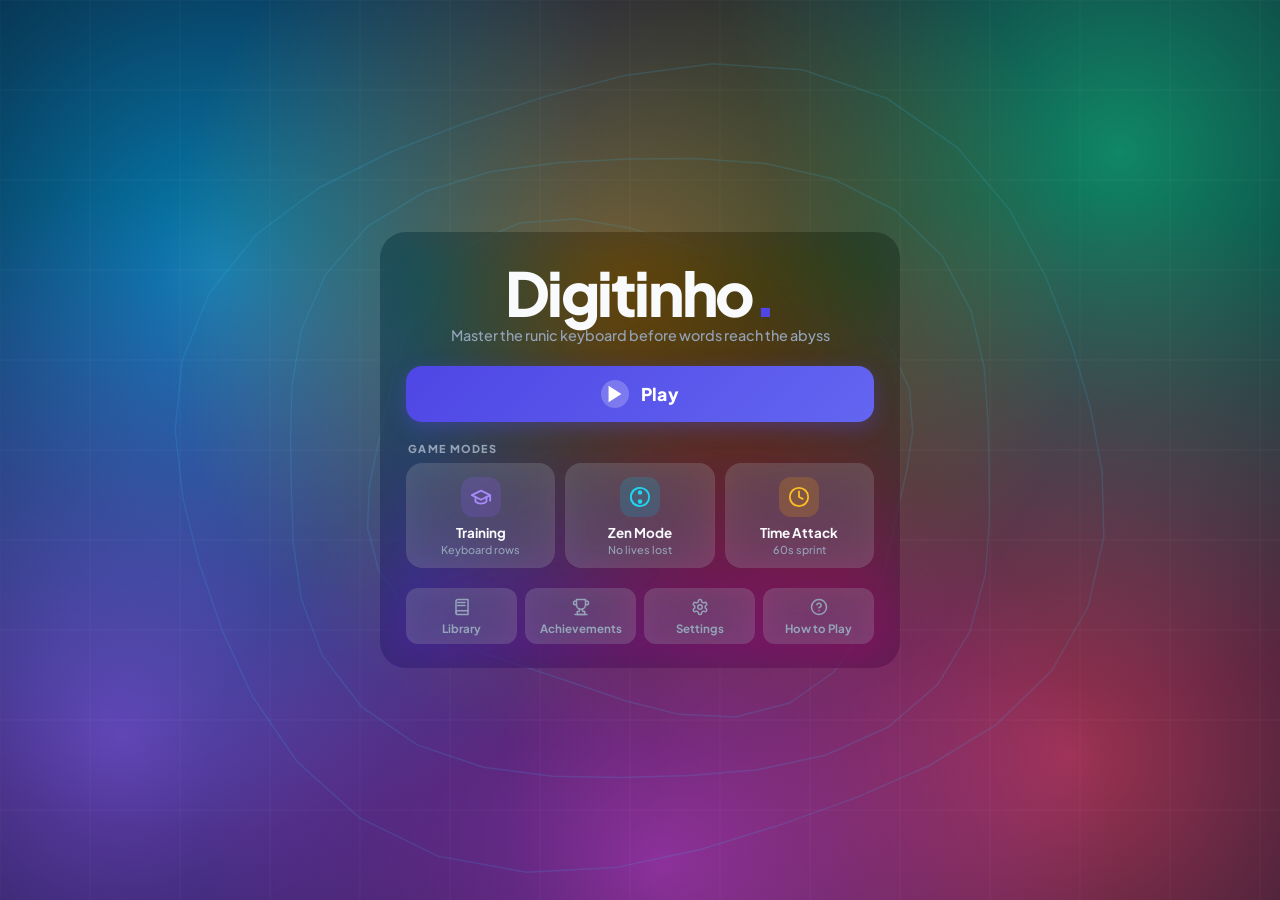
==== index.html @ 1daf7fe0 "feat(deployment): configure relative asset paths, .nojekyll, and svg favicon for GitHub Pages" ====
<!DOCTYPE html>
<html lang="en">
<head>
  <meta charset="UTF-8" />
  <meta name="viewport" content="width=device-width, initial-scale=1.0" />
  <title>Digitinho — Typing Game</title>
  <meta name="description" content="Typing game: letters, syllables and words fall. Buy abilities, use wildcard words, and level up!" />
  <link rel="icon" type="image/svg+xml" href="data:image/svg+xml,%3Csvg xmlns='http://www.w3.org/2000/svg' viewBox='0 0 32 32'%3E%3Cdefs%3E%3ClinearGradient id='g' x1='0%25' y1='0%25' x2='100%25' y2='100%25'%3E%3Cstop offset='0%25' stop-color='%236366F1'/%3E%3Cstop offset='100%25' stop-color='%2306B6D4'/%3E%3C/linearGradient%3E%3C/defs%3E%3Crect width='32' height='32' rx='8' fill='url(%23g)'/%3E%3Ctext x='15' y='22' font-family='sans-serif' font-weight='900' font-size='19' fill='%23FFFFFF' text-anchor='middle'%3ED%3C/text%3E%3Ccircle cx='23' cy='21' r='2.5' fill='%23FBBF24'/%3E%3C/svg%3E" />
  <link rel="preconnect" href="https://fonts.googleapis.com" />
  <link rel="preconnect" href="https://fonts.gstatic.com" crossorigin />
  <link href="https://fonts.googleapis.com/css2?family=Inter:wght@400;500;600;700;800&family=Plus+Jakarta+Sans:wght@500;600;700;800&display=swap" rel="stylesheet" />
  <link rel="stylesheet" href="./css/variables.css?v=2.9" />
  <link rel="stylesheet" href="./css/components.css?v=3.3" />
  <link rel="stylesheet" href="./css/layout.css?v=4.4" />
  <link rel="stylesheet" href="./css/gameplay.css?v=3.3" />
  <link rel="stylesheet" href="./css/modals.css?v=4.0" />
  <link rel="stylesheet" href="./css/responsive.css?v=4.4" />
</head>
<body>
  <!-- Ambient Saturated Canvas (vibrant ambient landscape, mesh orbs & topography) -->
  <canvas id="ambient-canvas" aria-hidden="true"></canvas>

  <!-- ===== APP INITIALIZATION LOADING SCREEN ===== -->
  <div id="app-loading-screen" role="status" aria-live="polite">
    <div class="loading-content-box">
      <div class="loading-brand-logo"><span class="logo-main">Digitinho</span><span class="logo-dot">.</span></div>
      <svg class="loading-spinner-svg" viewBox="0 0 40 40" aria-hidden="true">
        <circle cx="20" cy="20" r="16" fill="none" stroke="rgba(255,255,255,0.12)" stroke-width="3"></circle>
        <circle cx="20" cy="20" r="16" fill="none" stroke="url(#spinner-gradient)" stroke-width="3" stroke-dasharray="75 100" stroke-linecap="round"></circle>
        <defs>
          <linearGradient id="spinner-gradient" x1="0%" y1="0%" x2="100%" y2="100%">
            <stop offset="0%" stop-color="#6366F1"/>
            <stop offset="100%" stop-color="#38BDF8"/>
          </linearGradient>
        </defs>
      </svg>
      <div id="loading-status-text" class="loading-status-text" data-i18n="app_loading">Loading runic data...</div>
    </div>
  </div>

  <!-- ===== START SCREEN ===== -->
  <div id="screen-start" class="screen active">
    <div id="bg-deco" aria-hidden="true"></div>
    <div class="start-wrap">
      
      <!-- Brand Header -->
      <div class="start-brand">
        <div class="start-logo"><span class="logo-main">Digitinho</span><span class="logo-dot">.</span></div>
        <p class="start-sub" data-i18n="app_subtitle">Master the runic keyboard before words reach the abyss</p>
      </div>

      <!-- Hero Start Action -->
      <div class="start-hero-action">
        <button id="btn-start" class="hero-start-btn" onclick="startGame('classic')">
          <span class="hero-play-icon">
            <svg width="22" height="22" viewBox="0 0 24 24" fill="currentColor">
              <polygon points="5 3 19 12 5 21 5 3"/>
            </svg>
          </span>
          <span class="hero-start-text" id="hero-start-text" data-i18n="btn_start">Jogar</span>
        </button>
        <button id="btn-continue" class="hero-start-btn hero-continue-btn hidden" onclick="openSlotsModal()">
          <span class="hero-play-icon">
            <svg width="22" height="22" viewBox="0 0 24 24" fill="currentColor">
              <polygon points="5 3 19 12 5 21 5 3"/>
            </svg>
          </span>
          <span class="hero-start-text" data-i18n="btn_continue">Continuar Jogando</span>
        </button>
      </div>

      <!-- Game Modes Bento Grid -->
      <div class="start-modes-section">
        <div class="start-section-tag" data-i18n="start_game_modes">GAME MODES</div>
        <div class="start-modes-grid">
          
          <button id="btn-training" class="mode-card" onclick="openTrainingModal()">
            <div class="mode-card-icon mode-icon-purple">
              <svg width="22" height="22" viewBox="0 0 24 24" fill="none" stroke="currentColor" stroke-width="2" stroke-linecap="round" stroke-linejoin="round">
                <path d="M22 10v6M2 10l10-5 10 5-10 5z"/>
                <path d="M6 12v5c3 3 9 3 12 0v-5"/>
              </svg>
            </div>
            <div class="mode-card-info">
              <span class="mode-card-title" data-i18n="btn_training_short">Training</span>
              <span class="mode-card-desc" data-i18n="btn_training_desc">Keyboard rows</span>
            </div>
          </button>

          <button class="mode-card" onclick="startGame('zen')">
            <div class="mode-card-icon mode-icon-cyan">
              <svg width="22" height="22" viewBox="0 0 24 24" fill="none" stroke="currentColor" stroke-width="2" stroke-linecap="round" stroke-linejoin="round">
                <circle cx="12" cy="12" r="10"/>
                <path d="M12 2a10 10 0 0 0 0 20"/>
                <circle cx="12" cy="7" r="1.5" fill="currentColor"/>
                <circle cx="12" cy="17" r="1.5" fill="currentColor"/>
              </svg>
            </div>
            <div class="mode-card-info">
              <span class="mode-card-title" data-i18n="btn_zen_short">Zen Mode</span>
              <span class="mode-card-desc" data-i18n="btn_zen_desc">No lives lost</span>
            </div>
          </button>

          <button class="mode-card" onclick="startGame('timeattack')">
            <div class="mode-card-icon mode-icon-amber">
              <svg width="22" height="22" viewBox="0 0 24 24" fill="none" stroke="currentColor" stroke-width="2" stroke-linecap="round" stroke-linejoin="round">
                <circle cx="12" cy="12" r="10"/>
                <polyline points="12 6 12 12 16 14"/>
              </svg>
            </div>
            <div class="mode-card-info">
              <span class="mode-card-title" data-i18n="btn_timeattack_short">Time Attack</span>
              <span class="mode-card-desc" data-i18n="btn_timeattack_desc">60s sprint</span>
            </div>
          </button>

        </div>
      </div>

      <!-- Quick Tools System Bar -->
      <div class="start-system-bar">
        <button class="system-bar-btn" onclick="showBiblioteca()" title="Library">
          <svg class="btn-svg-icon" width="18" height="18" viewBox="0 0 24 24" fill="none" stroke="currentColor" stroke-width="2" stroke-linecap="round" stroke-linejoin="round">
            <path d="M4 19.5v-15A2.5 2.5 0 0 1 6.5 2H20v20H6.5a2.5 2.5 0 0 1-2.5-2.5Z"/>
            <path d="M6 6h10"/>
            <path d="M6 10h10"/>
            <path d="M4 19.5a2.5 2.5 0 0 1 2.5-2.5H20"/>
          </svg>
          <span data-i18n="btn_library">Library</span>
        </button>

        <button class="system-bar-btn" onclick="showConquistas()" title="Achievements">
          <svg class="btn-svg-icon" width="18" height="18" viewBox="0 0 24 24" fill="none" stroke="currentColor" stroke-width="2" stroke-linecap="round" stroke-linejoin="round">
            <path d="M6 9H4.5a2.5 2.5 0 0 1 0-5H6"/>
            <path d="M18 9h1.5a2.5 2.5 0 0 0 0-5H18"/>
            <path d="M4 22h16"/>
            <path d="M10 14.66V17c0 .55-.45 1-1 1H7v4h10v-4h-2c-.55 0-1-.45-1-1v-2.34"/>
            <path d="M18 2H6v7a6 6 0 0 0 12 0V2Z"/>
          </svg>
          <span data-i18n="btn_achievements">Achievements</span>
        </button>

        <button class="system-bar-btn" onclick="openSettings(true)" title="Settings">
          <svg class="btn-svg-icon" width="18" height="18" viewBox="0 0 24 24" fill="none" stroke="currentColor" stroke-width="2" stroke-linecap="round" stroke-linejoin="round">
            <path d="M12.22 2h-.44a2 2 0 0 0-2 2v.18a2 2 0 0 1-1 1.73l-.43.25a2 2 0 0 1-2 0l-.15-.08a2 2 0 0 0-2.73.73l-.22.38a2 2 0 0 0 .73 2.73l.15.1a2 2 0 0 1 1 1.72v.51a2 2 0 0 1-1 1.74l-.15.09a2 2 0 0 0-.73 2.73l.22.38a2 2 0 0 0 2.73.73l.15-.08a2 2 0 0 1 2 0l.43.25a2 2 0 0 1 1 1.73V20a2 2 0 0 0 2 2h.44a2 2 0 0 0 2-2v-.18a2 2 0 0 1 1-1.73l.43-.25a2 2 0 0 1 2 0l.15.08a2 2 0 0 0 2.73-.73l.22-.39a2 2 0 0 0-.73-2.73l-.15-.08a2 2 0 0 1-1-1.74v-.5a2 2 0 0 1 1-1.74l.15-.09a2 2 0 0 0 .73-2.73l-.22-.38a2 2 0 0 0-2.73-.73l-.15.08a2 2 0 0 1-2 0l-.43-.25a2 2 0 0 1-1-1.73V4a2 2 0 0 0-2-2z"/>
            <circle cx="12" cy="12" r="3"/>
          </svg>
          <span data-i18n="btn_settings">Settings</span>
        </button>

        <button class="system-bar-btn" onclick="openRulesModal()" title="How to Play">
          <svg class="btn-svg-icon" width="18" height="18" viewBox="0 0 24 24" fill="none" stroke="currentColor" stroke-width="2" stroke-linecap="round" stroke-linejoin="round">
            <circle cx="12" cy="12" r="10"/>
            <path d="M9.09 9a3 3 0 0 1 5.83 1c0 2-3 3-3 3"/>
            <line x1="12" y1="17" x2="12.01" y2="17"/>
          </svg>
          <span data-i18n="btn_rules">How to Play</span>
        </button>
      </div>

    </div>
  </div>

  <!-- ===== GAME SCREEN ===== -->
  <div id="screen-game" class="screen">

    <!-- HUD (Centered Phase & Progress Bar, aligned to game column) -->
    <div id="hud">
      <!-- Mobile Quick Stats: Coins & Score (Left) + Lives (Right) -->
      <div id="hud-mobile-stats" class="hud-mobile-stats">
        <div class="hms-left-group">
          <div class="hms-item hms-score" title="Total Score">
            <svg class="hms-svg" width="13" height="13" viewBox="0 0 24 24" fill="none" stroke="currentColor" stroke-width="2" stroke-linecap="round" stroke-linejoin="round">
              <path d="M6 9H4.5a2.5 2.5 0 0 1 0-5H6"/>
              <path d="M18 9h1.5a2.5 2.5 0 0 0 0-5H18"/>
              <path d="M4 22h16"/>
              <path d="M10 14.66V17c0 .55-.47.98-.97 1.21C7.85 18.75 7 20.24 7 22"/>
              <path d="M14 14.66V17c0 .55.47.98.97 1.21C16.15 18.75 17 20.24 17 22"/>
              <path d="M18 2H6v7a6 6 0 0 0 12 0V2z"/>
            </svg>
            <span id="hms-score-val" class="hms-val">0</span>
          </div>
          <div class="hms-item hms-coins" title="Coins">
            <svg class="hms-svg" width="13" height="13" viewBox="0 0 24 24" fill="none" stroke="currentColor" stroke-width="2.2" stroke-linecap="round" stroke-linejoin="round" style="color:#FBBF24">
              <circle cx="12" cy="12" r="9"/>
              <circle cx="12" cy="12" r="5"/>
              <path d="M12 9v6"/>
            </svg>
            <span id="hms-coins-val" class="hms-val text-amber">0</span>
          </div>
        </div>
        <div id="hud-mobile-lives" class="hud-mobile-lives"></div>
      </div>

      <div class="hud-center-block">
        <div class="phase-tag"><span data-i18n="hud_phase">PHASE</span> <span id="phase-num">1</span></div>
        <div id="progress-wrap"><div id="progress-fill"></div></div>
        <div class="hud-progress-info">
          <span id="progress-text">0 / 10</span>
          <span id="zen-fixed-badge" class="zen-fixed-badge hidden" data-i18n="hud_zen_badge">🧘 Zen Mode: no lives lost</span>
        </div>
      </div>
    </div>

    <!-- Layout: Left | Game Column | Right -->
    <div id="layout">

      <!-- LEFT SIDEBAR: Unified Stats Dashboard -->
      <div id="side-left">
        <div class="side-card side-card-stats">
          <div class="side-card-title-row">
            <span class="side-title" data-i18n="hud_performance">PERFORMANCE DASHBOARD</span>
            <span class="speed-badge" id="speed-display">1.0×</span>
          </div>

          <!-- VIDAS DO JOGADOR EM DESTAQUE -->
          <div class="stat-hero-lives">
            <div class="stat-hero-header">
              <span class="stat-hero-lbl" id="hud-lives-lbl" data-i18n="hud_lives">LIVES</span>
              <span class="stat-lives-count" id="lives-count-text">3 / 3</span>
            </div>
            <div id="lives-row" class="stat-hero-hearts"></div>
          </div>

          <!-- PONTUAÇÃO TOTAL EM DESTAQUE (10 CASAS) -->
          <div class="stat-hero-score">
            <div class="stat-hero-header">
              <span class="stat-hero-lbl" data-i18n="hud_total_score">TOTAL SCORE</span>
              <span class="stat-hero-icon">
                <svg width="18" height="18" viewBox="0 0 24 24" fill="none" stroke="currentColor" stroke-width="2" stroke-linecap="round" stroke-linejoin="round">
                  <path d="M6 9H4.5a2.5 2.5 0 0 1 0-5H6"/>
                  <path d="M18 9h1.5a2.5 2.5 0 0 0 0-5H18"/>
                  <path d="M4 22h16"/>
                  <path d="M10 14.66V17c0 .55-.47.98-.97 1.21C7.85 18.75 7 20.24 7 22"/>
                  <path d="M14 14.66V17c0 .55.47.98.97 1.21C16.15 18.75 17 20.24 17 22"/>
                  <path d="M18 2H6v7a6 6 0 0 0 12 0V2z"/>
                </svg>
              </span>
            </div>
            <div class="stat-hero-val-wrap">
              <span class="stat-hero-val" id="hud-total">0000000000</span>
            </div>
          </div>

          <!-- MOEDAS DO JOGADOR EM DESTAQUE -->
          <div class="stat-hero-coins">
            <div class="stat-hero-header">
              <span class="stat-hero-lbl" data-i18n="hud_coins">COINS</span>
              <span class="stat-hero-icon" style="color:#FBBF24">
                <svg width="18" height="18" viewBox="0 0 24 24" fill="none" stroke="currentColor" stroke-width="2.2" stroke-linecap="round" stroke-linejoin="round">
                  <circle cx="12" cy="12" r="9"/>
                  <circle cx="12" cy="12" r="5"/>
                  <path d="M12 9v6"/>
                </svg>
              </span>
            </div>
            <div class="stat-hero-val-wrap">
              <span class="stat-hero-val text-amber" id="hud-coins" style="color:#FBBF24">0</span>
            </div>
          </div>

          <!-- ACERTOS E ERROS -->
          <div class="stats-unified-grid">
            <div class="stat-box">
              <span class="stat-box-lbl" data-i18n="hud_hits">HITS</span>
              <span class="stat-box-val text-green" id="hits-display">0</span>
            </div>
            <div class="stat-box">
              <span class="stat-box-lbl" data-i18n="hud_errors">ERRORS</span>
              <span class="stat-box-val text-rose" id="errors-display">0</span>
            </div>
          </div>

          <!-- PERFORMANCE: PPM / PRECISÃO / COMBO -->
          <div class="stats-perf-grid">
            <div class="stat-mini-box" title="Words Per Minute in real time">
              <span class="smb-lbl" data-i18n="hud_wpm">WPM</span>
              <span class="smb-val text-sky" id="wpm-display">0</span>
            </div>
            <div class="stat-mini-box" title="Typing Accuracy Rate">
              <span class="smb-lbl" data-i18n="hud_accuracy">ACCURACY</span>
              <span class="smb-val text-emerald" id="accuracy-display">0%</span>
            </div>
            <div class="stat-mini-box" title="Consecutive Streak">
              <span class="smb-lbl" data-i18n="hud_combo">COMBO</span>
              <span class="smb-val text-amber" id="combo-display">0×</span>
            </div>
          </div>
        </div>

        <div class="side-card flex-grow">
          <div class="side-card-header">
            <span class="side-title" data-i18n="hud_discovered_words">DISCOVERED WORDS</span>
            <button class="btn-link" onclick="showBiblioteca()" data-i18n="hud_view_all">View all</button>
          </div>
          <div id="words-list"></div>
        </div>
      </div>

      <!-- Game column (Tetris-style) -->
      <div id="game-column">
        <div id="shield-aura" class="shield-aura"></div>
        <!-- Boss Battle HUD Banner (Active on Boss phases) -->
        <div id="boss-hud" class="boss-hud hidden">
          <div class="boss-hud-top-laser"></div>
          <div class="boss-hud-main">
            <!-- Animated Monster / Robot Visual at the top -->
            <div id="boss-figure-wrap" class="boss-figure-wrap" title="Guardian Boss">
              <div id="boss-sprite" class="boss-sprite">
                <!-- SVG / Animated Monster/Robot injected dynamically -->
                <span id="boss-avatar" class="boss-avatar">🤖</span>
              </div>
              <div class="boss-thruster-flame"></div>
            </div>
            <div class="boss-info">
              <div class="boss-title-row">
                <span id="boss-name" class="boss-name">Cyber-Titan Lexis</span>
                <span id="boss-badge" class="boss-badge">BOSS • ROBOT</span>
              </div>
              <div id="boss-desc" class="boss-desc">Solve the 3 runic riddles to defeat the guardian!</div>
            </div>
          </div>
          <!-- Boss Health Points: ||| -->
          <div class="boss-lives-col">
            <div class="boss-lives-label">HEALTH POINTS:</div>
            <div class="boss-hp-wrapper">
              <div id="boss-hp-bars" class="boss-hp-bars" title="Boss HP">
                <span class="boss-hp-bar active" data-idx="0">|</span>
                <span class="boss-hp-bar active" data-idx="1">|</span>
                <span class="boss-hp-bar active" data-idx="2">|</span>
              </div>
              <span id="boss-hp-text" class="boss-hp-text">|||</span>
            </div>
          </div>
        </div>
        <div id="game-area">
          <div id="feedback-msg"></div>
        </div>

        <!-- Barra Rápida de Habilidades no Tabuleiro (Mobile Quick-Cast Bar) -->
        <div id="mobile-skills-bar" class="mobile-skills-bar hidden" aria-label="Mobile Skills">
          <div id="mobile-skills-list" class="mobile-skills-list"></div>
        </div>

        <!-- Upcoming items queue -->
        <div id="queue-bar">
          <div class="queue-label-wrap">
            <span class="queue-label" data-i18n="hud_upcoming">UPCOMING</span>
          </div>
          <div id="queue-items"></div>
        </div>

        <!-- Guia Visual de Dedos (Mini mapa sutil de digitação) -->
        <div id="finger-guide" class="finger-guide hidden">
          <div class="fg-hands-container">
            <svg class="fg-hand-svg fg-hand-l" viewBox="0 0 92 84" aria-label="Left Hand">
              <path class="fg-palm" d="M 10 50 C 9 60, 14 74, 22 78 C 32 80, 46 80, 54 78 C 63 74, 70 65, 70 58 C 70 52, 66 48, 62 46 L 14 46 C 12 48, 10 50, 10 50 Z" />
              <rect id="fg-finger-l-pinky" class="fg-finger" x="10" y="26" width="10" height="34" rx="5" />
              <rect id="fg-finger-l-ring" class="fg-finger" x="23" y="14" width="10" height="46" rx="5" />
              <rect id="fg-finger-l-middle" class="fg-finger" x="36" y="8" width="10" height="52" rx="5" />
              <rect id="fg-finger-l-index" class="fg-finger" x="49" y="14" width="10" height="46" rx="5" />
              <rect id="fg-finger-l-thumb" class="fg-finger" x="58" y="44" width="11" height="26" rx="5.5" transform="rotate(36 63 57)" />
            </svg>
            <svg class="fg-hand-svg fg-hand-r" viewBox="0 0 92 84" aria-label="Right Hand">
              <g transform="translate(92, 0) scale(-1, 1)">
                <path class="fg-palm" d="M 10 50 C 9 60, 14 74, 22 78 C 32 80, 46 80, 54 78 C 63 74, 70 65, 70 58 C 70 52, 66 48, 62 46 L 14 46 C 12 48, 10 50, 10 50 Z" />
                <rect id="fg-finger-r-pinky" class="fg-finger" x="10" y="26" width="10" height="34" rx="5" />
                <rect id="fg-finger-r-ring" class="fg-finger" x="23" y="14" width="10" height="46" rx="5" />
                <rect id="fg-finger-r-middle" class="fg-finger" x="36" y="8" width="10" height="52" rx="5" />
                <rect id="fg-finger-r-index" class="fg-finger" x="49" y="14" width="10" height="46" rx="5" />
                <rect id="fg-finger-r-thumb" class="fg-finger" x="58" y="44" width="11" height="26" rx="5.5" transform="rotate(36 63 57)" />
              </g>
            </svg>
          </div>
          <div class="fg-info-wrap">
            <div class="fg-key-cap" id="fg-key-cap">-</div>
            <div class="fg-text-wrap">
              <span class="fg-finger-name" id="fg-finger-name" data-i18n="finger_ready">Resting Position</span>
              <span class="fg-hand-sub" id="fg-hand-sub" data-i18n="finger_guide_title">Finger Guide</span>
            </div>
          </div>
        </div>

        <!-- Teclado Virtual On-Screen para Dispositivos Móveis -->
        <div id="virtual-keyboard" class="virtual-keyboard hidden" aria-label="Virtual Keyboard">
          <!-- Linha 1: 10 teclas -->
          <div class="vk-row" data-row="1">
            <button type="button" class="vk-key" data-key="Q">Q</button>
            <button type="button" class="vk-key" data-key="W">W</button>
            <button type="button" class="vk-key" data-key="E">E</button>
            <button type="button" class="vk-key" data-key="R">R</button>
            <button type="button" class="vk-key" data-key="T">T</button>
            <button type="button" class="vk-key" data-key="Y">Y</button>
            <button type="button" class="vk-key" data-key="U">U</button>
            <button type="button" class="vk-key" data-key="I">I</button>
            <button type="button" class="vk-key" data-key="O">O</button>
            <button type="button" class="vk-key" data-key="P">P</button>
          </div>
          <!-- Linha 2: 10 teclas -->
          <div class="vk-row" data-row="2">
            <button type="button" class="vk-key" data-key="A">A</button>
            <button type="button" class="vk-key" data-key="S">S</button>
            <button type="button" class="vk-key" data-key="D">D</button>
            <button type="button" class="vk-key" data-key="F">F</button>
            <button type="button" class="vk-key" data-key="G">G</button>
            <button type="button" class="vk-key" data-key="H">H</button>
            <button type="button" class="vk-key" data-key="J">J</button>
            <button type="button" class="vk-key" data-key="K">K</button>
            <button type="button" class="vk-key" data-key="L">L</button>
            <button type="button" class="vk-key" data-key="Ç">Ç</button>
          </div>
          <!-- Linha 3: 7 teclas + Backspace -->
          <div class="vk-row" data-row="3">
            <button type="button" class="vk-key" data-key="Z">Z</button>
            <button type="button" class="vk-key" data-key="X">X</button>
            <button type="button" class="vk-key" data-key="C">C</button>
            <button type="button" class="vk-key" data-key="V">V</button>
            <button type="button" class="vk-key" data-key="B">B</button>
            <button type="button" class="vk-key" data-key="N">N</button>
            <button type="button" class="vk-key" data-key="M">M</button>
            <button type="button" class="vk-key vk-key-backspace" data-key="BACKSPACE" aria-label="Backspace" title="Backspace">
              <svg class="btn-svg-icon" width="18" height="18" viewBox="0 0 24 24" fill="none" stroke="currentColor" stroke-width="2" stroke-linecap="round" stroke-linejoin="round">
                <path d="M21 4H8l-7 8 7 8h13a2 2 0 0 0 2-2V6a2 2 0 0 0-2-2z"/>
                <line x1="18" y1="9" x2="12" y2="15"/>
                <line x1="12" y1="9" x2="18" y2="15"/>
              </svg>
            </button>
          </div>
        </div>
      </div>

      <!-- RIGHT SIDEBAR: Skills -->
      <div id="side-right">
        <div class="side-card flex-grow">
          <div class="side-title" data-i18n="hud_spells">SKILLS</div>
          <div id="skills-container">
            <div class="empty-hint" data-i18n="hud_spells_hint">Buy in shop<br/>or complete words <strong>
              <svg width="12" height="12" viewBox="0 0 24 24" fill="none" stroke="currentColor" stroke-width="2.5" stroke-linecap="round" stroke-linejoin="round" style="display:inline;vertical-align:middle">
                <polygon points="13 2 3 14 12 14 11 22 21 10 12 10 13 2"/>
              </svg>
            </strong></div>
          </div>
        </div>
      </div>

    </div>

    <input id="hidden-input" type="text" autocomplete="off" autocorrect="off" autocapitalize="off" spellcheck="false" tabindex="-1" aria-hidden="true" />

    <!-- Pause overlay (frosted glass over game screen) -->
    <div id="pause-overlay" class="hidden">
      <div class="pause-box">
        <!-- Main Pause Options -->
        <div id="pause-main-view" class="pause-view">
          <div class="pause-icon-badge">
            <svg width="22" height="22" viewBox="0 0 24 24" fill="currentColor">
              <rect x="5" y="4" width="4.5" height="16" rx="1.5"/>
              <rect x="14.5" y="4" width="4.5" height="16" rx="1.5"/>
            </svg>
          </div>
          <h2 data-i18n="pause_title">Game Paused</h2>

          <div class="pause-actions">
            <button id="btn-pause-resume" class="btn-primary" onclick="togglePause()">
              <svg class="btn-svg-icon" width="18" height="18" viewBox="0 0 24 24" fill="currentColor">
                <path d="M7 4.5v15a1 1 0 0 0 1.54.84l12-7.5a1 1 0 0 0 0-1.68l-12-7.5A1 1 0 0 0 7 4.5z"/>
              </svg>
              <span data-i18n="pause_resume">Continuar</span>
            </button>
            <button class="btn-secondary" onclick="showBiblioteca()">
              <svg class="btn-svg-icon" width="18" height="18" viewBox="0 0 24 24" fill="none" stroke="currentColor" stroke-width="2" stroke-linecap="round" stroke-linejoin="round">
                <path d="M4 19.5v-15A2.5 2.5 0 0 1 6.5 2H20v20H6.5a2.5 2.5 0 0 1-2.5-2.5Z"/>
                <path d="M6 6h10"/>
                <path d="M6 10h10"/>
                <path d="M4 19.5a2.5 2.5 0 0 1 2.5-2.5H20"/>
              </svg>
              <span data-i18n="pause_library">Biblioteca</span>
            </button>
            <button class="btn-secondary" onclick="showConquistas()">
              <svg class="btn-svg-icon" width="18" height="18" viewBox="0 0 24 24" fill="none" stroke="currentColor" stroke-width="2" stroke-linecap="round" stroke-linejoin="round">
                <path d="M6 9H4.5a2.5 2.5 0 0 1 0-5H6"/>
                <path d="M18 9h1.5a2.5 2.5 0 0 0 0-5H18"/>
                <path d="M4 22h16"/>
                <path d="M10 14.66V17c0 .55-.45 1-1 1H7v4h10v-4h-2c-.55 0-1-.45-1-1v-2.34"/>
                <path d="M18 2H6v7a6 6 0 0 0 12 0V2Z"/>
              </svg>
              <span data-i18n="pause_achievements">Conquistas</span>
            </button>
            <button class="btn-secondary" onclick="openSettings()">
              <svg class="btn-svg-icon" width="18" height="18" viewBox="0 0 24 24" fill="none" stroke="currentColor" stroke-width="2" stroke-linecap="round" stroke-linejoin="round">
                <path d="M12.22 2h-.44a2 2 0 0 0-2 2v.18a2 2 0 0 1-1 1.73l-.43.25a2 2 0 0 1-2 0l-.15-.08a2 2 0 0 0-2.73.73l-.22.38a2 2 0 0 0 .73 2.73l.15.1a2 2 0 0 1 1 1.72v.51a2 2 0 0 1-1 1.74l-.15.09a2 2 0 0 0-.73 2.73l.22.38a2 2 0 0 0 2.73.73l.15-.08a2 2 0 0 1 2 0l.43.25a2 2 0 0 1 1 1.73V20a2 2 0 0 0 2 2h.44a2 2 0 0 0 2-2v-.18a2 2 0 0 1 1-1.73l.43-.25a2 2 0 0 1 2 0l.15.08a2 2 0 0 0 2.73-.73l.22-.39a2 2 0 0 0-.73-2.73l-.15-.08a2 2 0 0 1-1-1.74v-.5a2 2 0 0 1 1-1.74l.15-.09a2 2 0 0 0 .73-2.73l-.22-.38a2 2 0 0 0-2.73-.73l-.15.08a2 2 0 0 1-2 0l-.43-.25a2 2 0 0 1-1-1.73V4a2 2 0 0 0-2-2z"/>
                <circle cx="12" cy="12" r="3"/>
              </svg>
              <span data-i18n="pause_settings">Configurações</span>
            </button>
            <button id="btn-pause-back-training" class="btn-secondary hidden" style="display: none;" onclick="exitTrainingToMenu()">
              <svg class="btn-svg-icon" width="18" height="18" viewBox="0 0 24 24" fill="none" stroke="currentColor" stroke-width="2" stroke-linecap="round" stroke-linejoin="round">
                <path d="M22 10v6M2 10l10-5 10 5-10 5z"/>
                <path d="M6 12v5c3 3 9 3 12 0v-5"/>
              </svg>
              <span data-i18n="pause_training_menu">Voltar ao Menu de Treino</span>
            </button>
            <button class="btn-secondary" onclick="confirmGoToMainMenu()">
              <svg class="btn-svg-icon" width="18" height="18" viewBox="0 0 24 24" fill="none" stroke="currentColor" stroke-width="2" stroke-linecap="round" stroke-linejoin="round">
                <path d="m3 9 9-7 9 7v11a2 2 0 0 1-2 2H5a2 2 0 0 1-2-2z"/>
                <polyline points="9 22 9 12 15 12 15 22"/>
              </svg>
              <span data-i18n="pause_main_menu">Voltar pro Menu Principal</span>
            </button>
          </div>
        </div>

        <!-- In-game Confirmation Dialog when clicking Return to Main Menu -->
        <div id="pause-confirm-view" class="pause-view hidden">
          <div class="pause-confirm-icon">
            <svg width="24" height="24" viewBox="0 0 24 24" fill="none" stroke="#EF4444" stroke-width="2.2" stroke-linecap="round" stroke-linejoin="round">
              <path d="m21.73 18-8-14a2 2 0 0 0-3.48 0l-8 14A2 2 0 0 0 4 21h16a2 2 0 0 0 1.73-3Z"/>
              <line x1="12" y1="9" x2="12" y2="13"/>
              <line x1="12" y1="17" x2="12.01" y2="17"/>
            </svg>
          </div>
          <h2 class="pause-confirm-title" data-i18n="confirm_exit_title">Return to Main Menu?</h2>
          <p class="pause-confirm-desc" data-i18n="confirm_exit_to_menu">Are you sure you want to quit the current game and return to the Main Menu? All progress in this phase will be lost.</p>

          <div class="pause-actions">
            <button class="btn-secondary" onclick="cancelExitConfirm()" style="width: 100%;">
              <svg class="btn-svg-icon" width="16" height="16" viewBox="0 0 24 24" fill="currentColor">
                <path d="M7 4.5v15a1 1 0 0 0 1.54.84l12-7.5a1 1 0 0 0 0-1.68l-12-7.5A1 1 0 0 0 7 4.5z"/>
              </svg>
              <span data-i18n="confirm_exit_cancel">Continuar Jogando</span>
            </button>
            <button class="btn-danger-confirm" onclick="executeExitToMainMenu()">
              <svg class="btn-svg-icon" width="16" height="16" viewBox="0 0 24 24" fill="none" stroke="currentColor" stroke-width="2.2" stroke-linecap="round" stroke-linejoin="round">
                <path d="M9 21H5a2 2 0 0 1-2-2V5a2 2 0 0 1 2-2h4"/>
                <polyline points="16 17 21 12 16 7"/>
                <line x1="21" y1="12" x2="9" y2="12"/>
              </svg>
              <span data-i18n="confirm_exit_confirm">Sim, Voltar ao Menu</span>
            </button>
          </div>
        </div>
      </div>
    </div>

    <!-- Countdown Overlay when resuming from Pause ("3, 2, 1, VAI!") -->
    <div id="countdown-overlay" class="countdown-overlay hidden">
      <div class="countdown-box">
        <span id="countdown-num" class="countdown-num">3</span>
        <span class="countdown-hint" data-i18n="countdown_hint">Get your fingers ready!</span>
      </div>
    </div>

  </div>

  <!-- ===== MODAL: Phase complete ===== -->
  <div id="modal-phase" class="modal hidden">
    <div class="modal-box" id="modal-phase-box">
      <!-- Main Phase Complete View -->
      <div id="phase-main-view">
        <div class="modal-emoji" id="phase-emoji">
          <svg width="32" height="32" viewBox="0 0 24 24" fill="none" stroke="currentColor" stroke-width="1.8" stroke-linecap="round" stroke-linejoin="round">
            <circle cx="12" cy="12" r="10"/>
            <circle cx="12" cy="12" r="6"/>
            <circle cx="12" cy="12" r="2"/>
          </svg>
        </div>
        <div id="phase-rank-wrap" class="phase-rank-wrap">
          <span class="phase-rank-label" data-i18n="modal_performance">PERFORMANCE:</span>
          <span id="phase-rank-badge" class="phase-rank-badge rank-s">RANK S</span>
        </div>
        <h2 id="modal-phase-h">Phase 1 Complete!</h2>
        <div class="modal-stats" id="modal-phase-stats"></div>
        <div id="section-words" class="modal-section">
          <div class="modal-section-lbl" data-i18n="modal_unlocked_words">Unlocked words</div>
          <div id="unlocked-words-row"></div>
        </div>
        <div class="modal-phase-actions">
          <button id="btn-next-phase" class="btn-primary" onclick="continueToNextPhase()">
            <span data-i18n="modal_btn_next_phase">Next Phase →</span>
          </button>
          <button id="btn-phase-back-training" class="btn-secondary hidden" style="display: none;" onclick="exitTrainingToMenu()">
            <svg class="btn-svg-icon" width="16" height="16" viewBox="0 0 24 24" fill="none" stroke="currentColor" stroke-width="2" stroke-linecap="round" stroke-linejoin="round">
              <path d="M22 10v6M2 10l10-5 10 5-10 5z"/>
              <path d="M6 12v5c3 3 9 3 12 0v-5"/>
            </svg>
            <span data-i18n="modal_btn_back_training">Back to Training Menu</span>
          </button>
        </div>
      </div>

      <!-- Phase Exit Confirmation View (Matches Imagem 3) -->
      <div id="phase-confirm-view" class="pause-view hidden">
        <div class="pause-confirm-icon">
          <svg width="24" height="24" viewBox="0 0 24 24" fill="none" stroke="#EF4444" stroke-width="2.2" stroke-linecap="round" stroke-linejoin="round">
            <path d="m21.73 18-8-14a2 2 0 0 0-3.48 0l-8 14A2 2 0 0 0 4 21h16a2 2 0 0 0 1.73-3Z"/>
            <line x1="12" y1="9" x2="12" y2="13"/>
            <line x1="12" y1="17" x2="12.01" y2="17"/>
          </svg>
        </div>
        <h2 class="pause-confirm-title" data-i18n="confirm_exit_title">Return to Main Menu?</h2>
        <p class="pause-confirm-desc" data-i18n="confirm_exit_to_menu">Are you sure you want to quit the current game and return to the Main Menu? All progress in this phase will be lost.</p>

        <div class="pause-actions">
          <button class="btn-secondary" onclick="cancelPhaseExitConfirm()" style="width: 100%;">
            <svg class="btn-svg-icon" width="16" height="16" viewBox="0 0 24 24" fill="currentColor">
              <path d="M7 4.5v15a1 1 0 0 0 1.54.84l12-7.5a1 1 0 0 0 0-1.68l-12-7.5A1 1 0 0 0 7 4.5z"/>
            </svg>
            <span data-i18n="confirm_exit_cancel">Continuar Jogando</span>
          </button>
          <button class="btn-danger-confirm" onclick="executePhaseExitToMainMenu()">
            <svg class="btn-svg-icon" width="16" height="16" viewBox="0 0 24 24" fill="none" stroke="currentColor" stroke-width="2.2" stroke-linecap="round" stroke-linejoin="round">
              <path d="M9 21H5a2 2 0 0 1-2-2V5a2 2 0 0 1 2-2h4"/>
              <polyline points="16 17 21 12 16 7"/>
              <line x1="21" y1="12" x2="9" y2="12"/>
            </svg>
            <span data-i18n="confirm_exit_confirm">Sim, Voltar ao Menu</span>
          </button>
        </div>
      </div>
    </div>
  </div>

  <!-- ===== MODAL: Shop ===== -->
  <div id="modal-shop" class="modal hidden">
    <div class="modal-box modal-shop-box">
      <!-- Main Shop View -->
      <div id="shop-main-view">
        <div class="modal-head-simple">
          <div class="modal-head-icon">
            <svg width="22" height="22" viewBox="0 0 24 24" fill="none" stroke="currentColor" stroke-width="2" stroke-linecap="round" stroke-linejoin="round">
              <circle cx="8" cy="21" r="1"/>
              <circle cx="19" cy="21" r="1"/>
              <path d="M2.05 2.05h2l2.66 12.42a2 2 0 0 0 2 1.58h9.78a2 2 0 0 0 1.95-1.57l1.65-7.43H5.12"/>
            </svg>
          </div>
          <div>
            <h2 data-i18n="shop_title">Skill Shop</h2>
            <p class="modal-sub" data-i18n="shop_sub">Upgrade your skills for upcoming phases</p>
          </div>
        </div>
        <div class="shop-balance-card">
          <div id="shop-feedback-msg" class="shop-feedback-msg hidden" aria-live="polite">
            <span class="shop-feedback-icon">
              <svg class="sfb-icon-warn" width="16" height="16" viewBox="0 0 24 24" fill="none" stroke="currentColor" stroke-width="2.5" stroke-linecap="round" stroke-linejoin="round">
                <circle cx="12" cy="12" r="10"/>
                <line x1="12" y1="8" x2="12" y2="12"/>
                <line x1="12" y1="16" x2="12.01" y2="16"/>
              </svg>
              <svg class="sfb-icon-success hidden" width="16" height="16" viewBox="0 0 24 24" fill="none" stroke="currentColor" stroke-width="2.5" stroke-linecap="round" stroke-linejoin="round">
                <circle cx="12" cy="12" r="10"/>
                <polyline points="9 12 12 15 17 9"/>
              </svg>
            </span>
            <span class="shop-feedback-text"></span>
          </div>
          <div class="shop-balance-wrap">
            <span class="sbc-lbl" id="shop-balance-lbl" data-i18n="shop_coins" style="font-size:0.88rem;color:var(--t2);font-weight:700">Your Coins:</span>
            <span class="sbc-icon" style="color:#FBBF24">
              <svg width="18" height="18" viewBox="0 0 24 24" fill="none" stroke="currentColor" stroke-width="2.5" stroke-linecap="round" stroke-linejoin="round">
                <circle cx="12" cy="12" r="9"/>
                <circle cx="12" cy="12" r="5"/>
                <path d="M12 9v6"/>
              </svg>
            </span>
            <strong id="shop-balance" class="sbc-val">0</strong>
          </div>
        </div>
        <div id="shop-items-grid"></div>
        <button class="btn-primary btn-shop-close" onclick="closeShop()">
          <svg class="btn-svg-icon" width="16" height="16" viewBox="0 0 24 24" fill="currentColor">
            <polygon points="5 3 19 12 5 21 5 3"/>
          </svg>
          <span data-i18n="shop_btn_continue">Continue Playing</span>
        </button>
      </div>

      <!-- Shop Exit Confirmation View (Matches Imagem 3) -->
      <div id="shop-confirm-view" class="pause-view hidden">
        <div class="pause-confirm-icon">
          <svg width="24" height="24" viewBox="0 0 24 24" fill="none" stroke="#EF4444" stroke-width="2.2" stroke-linecap="round" stroke-linejoin="round">
            <path d="m21.73 18-8-14a2 2 0 0 0-3.48 0l-8 14A2 2 0 0 0 4 21h16a2 2 0 0 0 1.73-3Z"/>
            <line x1="12" y1="9" x2="12" y2="13"/>
            <line x1="12" y1="17" x2="12.01" y2="17"/>
          </svg>
        </div>
        <h2 class="pause-confirm-title" data-i18n="shop_confirm_exit_title">Leave the Shop?</h2>
        <p id="shop-confirm-desc" class="pause-confirm-desc" data-i18n="shop_confirm_exit_desc">Are you sure you want to leave the shop?</p>
        <div class="pause-actions">
          <button class="btn-secondary" onclick="cancelShopExitConfirm()" style="width: 100%;">
            <svg class="btn-svg-icon" width="16" height="16" viewBox="0 0 24 24" fill="currentColor">
              <path d="M7 4.5v15a1 1 0 0 0 1.54.84l12-7.5a1 1 0 0 0 0-1.68l-12-7.5A1 1 0 0 0 7 4.5z"/>
            </svg>
            <span data-i18n="shop_confirm_stay">Stay in Shop</span>
          </button>
          <button class="btn-danger-confirm" onclick="confirmShopExit()" style="width: 100%;">
            <svg class="btn-svg-icon" width="16" height="16" viewBox="0 0 24 24" fill="none" stroke="currentColor" stroke-width="2.2" stroke-linecap="round" stroke-linejoin="round">
              <path d="M9 21H5a2 2 0 0 1-2-2V5a2 2 0 0 1 2-2h4"/>
              <polyline points="16 17 21 12 16 7"/>
              <line x1="21" y1="12" x2="9" y2="12"/>
            </svg>
            <span data-i18n="shop_confirm_leave">Return to Main Menu</span>
          </button>
        </div>
      </div>
    </div>
  </div>

  <!-- ===== MODAL: Game Over (Clean Modern Glass Arcade Screen) ===== -->
  <div id="modal-gameover" class="modal hidden modal-gameover-backdrop">
    <div class="gameover-card">
      <!-- Header -->
      <div class="go-badge-glow">
        <span class="go-skull-icon">
          <svg width="24" height="24" viewBox="0 0 24 24" fill="none" stroke="#EF4444" stroke-width="2" stroke-linecap="round" stroke-linejoin="round">
            <circle cx="9" cy="12" r="1"/>
            <circle cx="15" cy="12" r="1"/>
            <path d="M8 20v2h8v-2"/>
            <path d="m12.5 17-.5-1-.5 1h1z"/>
            <path d="M16 20a2 2 0 0 0 1.56-3.25 8 8 0 1 0-11.12 0A2 2 0 0 0 8 20"/>
          </svg>
        </span>
      </div>
      <h1 class="go-main-title" data-i18n="go_title">GAME OVER</h1>
      <p class="go-sub" data-i18n="go_sub">Your runic journey has reached an end</p>

      <!-- Single Stats Summary Panel (Todas as Informações da Partida em Card Único) -->
      <div class="go-summary-panel">
        <!-- 1. Pontuação da Partida -->
        <div class="go-summary-line go-score-line">
          <div class="go-line-left">
            <span class="go-line-icon text-amber">
              <svg width="16" height="16" viewBox="0 0 24 24" fill="none" stroke="currentColor" stroke-width="2.2" stroke-linecap="round" stroke-linejoin="round">
                <path d="M6 9H4.5a2.5 2.5 0 0 1 0-5H6"/>
                <path d="M18 9h1.5a2.5 2.5 0 0 0 0-5H18"/>
                <path d="M4 22h16"/>
                <path d="M10 14.66V17c0 .55-.45 1-1 1H7v4h10v-4h-2c-.55 0-1-.45-1-1v-2.34"/>
                <path d="M18 2H6v7a6 6 0 0 0 12 0V2Z"/>
              </svg>
            </span>
            <span class="go-line-lbl" data-i18n="go_score">Pontuação da Partida</span>
          </div>
          <span class="go-line-val text-score" id="go-score">0000000000</span>
          <!-- Decoupled New Record Stamp Badge (100% independente do fluxo da linha, estilo selo rotacionado) -->
          <div id="go-new-record-tag" class="go-new-record-seal hidden">
            <svg width="10" height="10" viewBox="0 0 24 24" fill="currentColor">
              <polygon points="12 2 15.09 8.26 22 9.27 17 14.14 18.18 21.02 12 17.77 5.82 21.02 7 14.14 2 9.27 8.91 8.26 12 2"/>
            </svg>
            <span data-i18n="go_new_record_tag">NOVO RECORDE!</span>
          </div>
        </div>

        <!-- 2. Precisão -->
        <div class="go-summary-line">
          <div class="go-line-left">
            <span class="go-line-icon text-emerald">
              <svg width="16" height="16" viewBox="0 0 24 24" fill="none" stroke="currentColor" stroke-width="2.2" stroke-linecap="round" stroke-linejoin="round">
                <circle cx="12" cy="12" r="10"/>
                <circle cx="12" cy="12" r="6"/>
                <circle cx="12" cy="12" r="2"/>
              </svg>
            </span>
            <span class="go-line-lbl" data-i18n="go_avg_accuracy">Precisão</span>
          </div>
          <span class="go-line-val text-emerald" id="go-accuracy">100%</span>
        </div>

        <!-- 4. Moedas Recebidas na Partida -->
        <div class="go-summary-line">
          <div class="go-line-left">
            <span class="go-line-icon text-amber">
              <svg width="16" height="16" viewBox="0 0 24 24" fill="none" stroke="currentColor" stroke-width="2.2" stroke-linecap="round" stroke-linejoin="round">
                <circle cx="12" cy="12" r="9"/>
                <circle cx="12" cy="12" r="5"/>
                <path d="M12 9v6"/>
              </svg>
            </span>
            <span class="go-line-lbl" data-i18n="go_coins_earned">Moedas Totais Recebidas</span>
          </div>
          <span class="go-line-val text-amber" id="go-coins">+0</span>
        </div>

        <!-- 5. Fase Alcançada -->
        <div class="go-summary-line">
          <div class="go-line-left">
            <span class="go-line-icon text-indigo">
              <svg width="16" height="16" viewBox="0 0 24 24" fill="none" stroke="currentColor" stroke-width="2.2" stroke-linecap="round" stroke-linejoin="round">
                <path d="M4 15s1-1 4-1 5 2 8 2 4-1 4-1V3s-1 1-4 1-5-2-8-2-4 1-4 1z"/>
                <line x1="4" y1="22" x2="4" y2="15"/>
              </svg>
            </span>
            <span class="go-line-lbl" data-i18n="go_phase_reached">Fase Alcançada</span>
          </div>
          <span class="go-line-val" id="go-phase">1</span>
        </div>

        <!-- 6. Acertos / Erros -->
        <div class="go-summary-line">
          <div class="go-line-left">
            <span class="go-line-icon text-cyan">
              <svg width="16" height="16" viewBox="0 0 24 24" fill="none" stroke="currentColor" stroke-width="2.2" stroke-linecap="round" stroke-linejoin="round">
                <polyline points="20 6 9 17 4 12"/>
              </svg>
            </span>
            <span class="go-line-lbl" data-i18n="go_hits_errors">Acertos / Erros</span>
          </div>
          <span class="go-line-val">
            <strong class="text-green" id="go-hits">0</strong> / <strong class="text-rose" id="go-errors">0</strong>
          </span>
        </div>

        <!-- 7. Palavras Descobertas -->
        <div class="go-summary-line">
          <div class="go-line-left">
            <span class="go-line-icon text-purple">
              <svg width="16" height="16" viewBox="0 0 24 24" fill="none" stroke="currentColor" stroke-width="2.2" stroke-linecap="round" stroke-linejoin="round">
                <path d="M4 19.5v-15A2.5 2.5 0 0 1 6.5 2H20v20H6.5a2.5 2.5 0 0 1-2.5-2.5Z"/>
                <path d="M6 6h10"/>
                <path d="M6 10h10"/>
                <path d="M4 19.5a2.5 2.5 0 0 1 2.5-2.5H20"/>
              </svg>
            </span>
            <span class="go-line-lbl" data-i18n="go_discovered_words">Palavras Descobertas</span>
          </div>
          <span class="go-line-val" id="go-words">0 / 42</span>
        </div>
      </div>

      <!-- Action Buttons -->
      <div class="go-actions">
        <button id="btn-go-continue" class="btn-go-continue hidden" onclick="useContinue()">
          <svg class="btn-svg-icon" width="16" height="16" viewBox="0 0 24 24" fill="none" stroke="currentColor" stroke-width="2.2" stroke-linecap="round" stroke-linejoin="round">
            <circle cx="12" cy="12" r="9"/>
            <circle cx="12" cy="12" r="5"/>
            <path d="M12 9v6"/>
          </svg>
          <span data-i18n="go_use_continue">Usar Continue</span> (<strong id="go-continue-count">0</strong>)
        </button>
        <button id="btn-go-restart" class="btn-go-primary" onclick="restartGame()">
          <svg class="btn-svg-icon" width="18" height="18" viewBox="0 0 24 24" fill="none" stroke="currentColor" stroke-width="2.5" stroke-linecap="round" stroke-linejoin="round">
            <path d="M3 12a9 9 0 1 0 9-9 9.75 9.75 0 0 0-6.74 2.74L3 8"/>
            <path d="M3 3v5h5"/>
          </svg>
          <span data-i18n="go_play_again">Jogar Novamente</span>
        </button>
        <div class="go-secondary-row">
          <button class="btn-go-secondary" onclick="goToMainMenu()">
            <svg class="btn-svg-icon" width="15" height="15" viewBox="0 0 24 24" fill="none" stroke="currentColor" stroke-width="2" stroke-linecap="round" stroke-linejoin="round">
              <path d="m3 9 9-7 9 7v11a2 2 0 0 1-2 2H5a2 2 0 0 1-2-2z"/>
              <polyline points="9 22 9 12 15 12 15 22"/>
            </svg>
            <span data-i18n="go_main_menu">Menu Principal</span>
          </button>
          <button class="btn-go-secondary" onclick="showBiblioteca()">
            <svg class="btn-svg-icon" width="15" height="15" viewBox="0 0 24 24" fill="none" stroke="currentColor" stroke-width="2" stroke-linecap="round" stroke-linejoin="round">
              <path d="M4 19.5v-15A2.5 2.5 0 0 1 6.5 2H20v20H6.5a2.5 2.5 0 0 1-2.5-2.5Z"/>
              <path d="M6 6h10"/>
              <path d="M6 10h10"/>
              <path d="M4 19.5a2.5 2.5 0 0 1 2.5-2.5H20"/>
            </svg>
            <span data-i18n="pause_library">Biblioteca</span>
          </button>
          <button class="btn-go-secondary" onclick="showConquistas()">
            <svg class="btn-svg-icon" width="15" height="15" viewBox="0 0 24 24" fill="none" stroke="currentColor" stroke-width="2" stroke-linecap="round" stroke-linejoin="round">
              <path d="M6 9H4.5a2.5 2.5 0 0 1 0-5H6"/>
              <path d="M18 9h1.5a2.5 2.5 0 0 0 0-5H18"/>
              <path d="M4 22h16"/>
              <path d="M10 14.66V17c0 .55-.45 1-1 1H7v4h10v-4h-2c-.55 0-1-.45-1-1v-2.34"/>
              <path d="M18 2H6v7a6 6 0 0 0 12 0V2Z"/>
            </svg>
            <span data-i18n="pause_achievements">Conquistas</span>
          </button>
        </div>
      </div>
    </div>
  </div>

  <!-- ===== MODAL: Biblioteca (Bestiário) ===== -->
  <div id="modal-biblioteca" class="modal hidden">
    <div class="modal-box modal-lib-box">
      <div class="modal-lib-head">
        <div class="modal-lib-title-row">
          <div class="modal-head-icon">
            <svg width="22" height="22" viewBox="0 0 24 24" fill="none" stroke="currentColor" stroke-width="2" stroke-linecap="round" stroke-linejoin="round">
              <path d="M4 19.5v-15A2.5 2.5 0 0 1 6.5 2H20v20H6.5a2.5 2.5 0 0 1-2.5-2.5Z"/>
              <path d="M6 6h10"/>
              <path d="M6 10h10"/>
              <path d="M4 19.5a2.5 2.5 0 0 1 2.5-2.5H20"/>
            </svg>
          </div>
          <div>
            <h2 data-i18n="lib_title">Runic Library</h2>
            <p class="modal-sub" data-i18n="lib_sub">Collection of discovered words</p>
          </div>
        </div>
        <div class="lib-counter-badge" id="lib-counter-badge">0 / 0 Discovered</div>
      </div>
      <div id="lib-words-grid" class="lib-words-grid"></div>
      <button class="btn-secondary" onclick="closeBiblioteca()">
        <svg class="btn-svg-icon" width="16" height="16" viewBox="0 0 24 24" fill="none" stroke="currentColor" stroke-width="2" stroke-linecap="round" stroke-linejoin="round">
          <path d="m15 18-6-6 6-6"/>
        </svg>
        <span data-i18n="btn_back_to_game">Back to Game</span>
      </button>
    </div>
  </div>

  <!-- ===== MODAL: Conquistas & Selos (Achievements) ===== -->
  <div id="modal-conquistas" class="modal hidden">
    <div class="modal-box modal-achievements-box">
      <div class="modal-lib-head">
        <div class="modal-lib-title-row">
          <div class="modal-head-icon">
            <svg width="22" height="22" viewBox="0 0 24 24" fill="none" stroke="currentColor" stroke-width="2" stroke-linecap="round" stroke-linejoin="round">
              <path d="M6 9H4.5a2.5 2.5 0 0 1 0-5H6"/>
              <path d="M18 9h1.5a2.5 2.5 0 0 0 0-5H18"/>
              <path d="M4 22h16"/>
              <path d="M10 14.66V17c0 .55-.45 1-1 1H7v4h10v-4h-2c-.55 0-1-.45-1-1v-2.34"/>
              <path d="M18 2H6v7a6 6 0 0 0 12 0V2Z"/>
            </svg>
          </div>
          <div>
            <h2 data-i18n="ach_title">Achievements & Badges</h2>
            <p class="modal-sub" data-i18n="ach_sub">Your speed, precision and mastery milestones</p>
          </div>
        </div>
        <div class="lib-counter-badge" id="achievements-counter-badge">0 / 6 Unlocked</div>
      </div>
      <div id="achievements-grid" class="achievements-grid"></div>
      <button class="btn-secondary" onclick="closeConquistas()">
        <svg class="btn-svg-icon" width="16" height="16" viewBox="0 0 24 24" fill="none" stroke="currentColor" stroke-width="2" stroke-linecap="round" stroke-linejoin="round">
          <path d="m15 18-6-6 6-6"/>
        </svg>
        <span data-i18n="btn_back_to_game">Back to Game</span>
      </button>
    </div>
  </div>

  <!-- ===== MODAL: Como Jogar & Regras Rúnicas ===== -->
  <div id="modal-rules" class="modal hidden">
    <div class="modal-box modal-rules-box">
      <div class="modal-lib-head">
        <div class="modal-lib-title-row">
          <div class="modal-head-icon">
            <svg width="22" height="22" viewBox="0 0 24 24" fill="none" stroke="currentColor" stroke-width="2" stroke-linecap="round" stroke-linejoin="round">
              <circle cx="12" cy="12" r="10"/>
              <path d="M9.09 9a3 3 0 0 1 5.83 1c0 2-3 3-3 3"/>
              <line x1="12" y1="17" x2="12.01" y2="17"/>
            </svg>
          </div>
          <div>
            <h2 class="modal-title" data-i18n="rules_title">How to Play & Runic Rules</h2>
            <p class="modal-sub" data-i18n="app_subtitle">Master the runic keyboard before words reach the abyss</p>
          </div>
        </div>
        <button class="modal-close" onclick="closeRulesModal()">✕</button>
      </div>

      <div class="rules-card">
        <div class="rule-row">
          <svg class="rule-svg-icon rule-icon-cyan" width="20" height="20" viewBox="0 0 24 24" fill="none" stroke="currentColor" stroke-width="2" stroke-linecap="round" stroke-linejoin="round">
            <rect x="2" y="4" width="20" height="16" rx="2" ry="2"/>
            <line x1="6" y1="8" x2="6" y2="8"/>
            <line x1="10" y1="8" x2="10" y2="8"/>
            <line x1="14" y1="8" x2="14" y2="8"/>
            <line x1="18" y1="8" x2="18" y2="8"/>
            <line x1="6" y1="12" x2="6" y2="12"/>
            <line x1="10" y1="12" x2="10" y2="12"/>
            <line x1="14" y1="12" x2="14" y2="12"/>
            <line x1="18" y1="12" x2="18" y2="12"/>
            <line x1="7" y1="16" x2="17" y2="16"/>
          </svg>
          <span data-i18n="rule_typing"><strong>Keyboard Typing:</strong> Type letters, syllables and words before they hit the bottom of the screen</span>
        </div>
        <div class="rule-row">
          <svg class="rule-svg-icon rule-icon-coral" width="20" height="20" viewBox="0 0 24 24" fill="none" stroke="currentColor" stroke-width="2" stroke-linecap="round" stroke-linejoin="round">
            <path d="M12 2v4M12 18v4M4.93 4.93l2.83 2.83M16.24 16.24l2.83 2.83M2 12h4M18 12h4M4.93 19.07l2.83-2.83M16.24 7.76l2.83-2.83"/>
            <polygon points="12 8 13.5 10.5 16 12 13.5 13.5 12 16 10.5 13.5 8 12 10.5 10.5 12 8"/>
          </svg>
          <span data-i18n="rule_wildcard"><strong>Wildcard Words:</strong> Instantly destroy all runics on screen simultaneously and absorb all their points</span>
        </div>
        <div class="rule-row">
          <svg class="rule-svg-icon rule-icon-purple" width="20" height="20" viewBox="0 0 24 24" fill="none" stroke="currentColor" stroke-width="2" stroke-linecap="round" stroke-linejoin="round">
            <rect x="3" y="3" width="7" height="7" rx="1.5"/>
            <rect x="14" y="3" width="7" height="7" rx="1.5"/>
            <rect x="3" y="14" width="7" height="7" rx="1.5"/>
            <rect x="14" y="14" width="7" height="7" rx="1.5"/>
          </svg>
          <span data-i18n="rule_spells"><strong>Keys 1–8 (or click):</strong> Activate slow motion, freeze, spacing, shield and power spells</span>
        </div>
        <div class="rule-row">
          <svg class="rule-svg-icon rule-icon-amber" width="20" height="20" viewBox="0 0 24 24" fill="none" stroke="currentColor" stroke-width="2" stroke-linecap="round" stroke-linejoin="round">
            <polygon points="13 2 3 14 12 14 11 22 21 10 12 10 13 2"/>
          </svg>
          <span data-i18n="rule_combo"><strong>Combos & Fury Mode:</strong> Error-free streaks multiply your score up to 8×</span>
        </div>
        <div class="rule-row">
          <svg class="rule-svg-icon rule-icon-rose" width="20" height="20" viewBox="0 0 24 24" fill="none" stroke="currentColor" stroke-width="2" stroke-linecap="round" stroke-linejoin="round">
            <path d="M19 14c1.49-1.46 3-3.21 3-5.5A5.5 5.5 0 0 0 16.5 3c-1.76 0-3 .5-4.5 2-1.5-1.5-2.74-2-4.5-2A5.5 5.5 0 0 0 2 8.5c0 2.3 1.5 4.05 3 5.5l7 7Z"/>
          </svg>
          <span data-i18n="rule_danger"><strong>Lives & Danger:</strong> Runics at the bottom flash red and cost 1 life if dropped (3 lives in Classic)</span>
        </div>
      </div>

      <div class="modal-rules-footer">
        <button class="btn-primary" onclick="closeRulesModal()" data-i18n="btn_close_rules">Got It</button>
      </div>
    </div>
  </div>

  <!-- ===== MODAL: Treinamento por Linhas do Teclado ===== -->
  <div id="modal-training" class="modal hidden">
    <div class="modal-box modal-training-box">
      <div class="modal-lib-head">
        <div class="modal-lib-title-row">
          <div class="modal-head-icon">
            <svg width="22" height="22" viewBox="0 0 24 24" fill="none" stroke="currentColor" stroke-width="2" stroke-linecap="round" stroke-linejoin="round">
              <path d="M22 10v6M2 10l10-5 10 5-10 5z"/>
              <path d="M6 12v5c3 3 9 3 12 0v-5"/>
            </svg>
          </div>
          <div>
            <h2 data-i18n="training_title">Training: Keyboard Rows</h2>
            <p class="modal-sub" data-i18n="training_sub">Build muscle memory without looking at keys</p>
          </div>
        </div>
      </div>
      <div class="training-notice-card">
        <span class="tnc-icon">
          <svg width="18" height="18" viewBox="0 0 24 24" fill="none" stroke="currentColor" stroke-width="2" stroke-linecap="round" stroke-linejoin="round">
            <path d="M9 18h6"/>
            <path d="M10 22h4"/>
            <path d="M15.09 14c.18-.98.65-1.74 1.41-2.5A4.65 4.65 0 0 0 18 8 6 6 0 0 0 6 8c0 1 .23 2.23 1.5 3.5A4.61 4.61 0 0 1 8.91 14"/>
          </svg>
        </span>
        <span class="tnc-text" data-i18n="training_notice">In this practice mode you <strong>do not lose lives</strong>. Typo errors and fallen runics lower your <strong>Accuracy %</strong> and <strong>WPM</strong>.</span>
      </div>
      <div id="training-worlds-grid" class="training-worlds-grid"></div>
      <button class="btn-secondary" onclick="closeTrainingModal()">
        <svg class="btn-svg-icon" width="16" height="16" viewBox="0 0 24 24" fill="none" stroke="currentColor" stroke-width="2" stroke-linecap="round" stroke-linejoin="round">
          <path d="m15 18-6-6 6-6"/>
        </svg>
        <span data-i18n="training_btn_back">Back</span>
      </button>
    </div>
  </div>

  <!-- ===== MODAL: Slots de Salvamento ===== -->
  <div id="modal-slots" class="modal hidden">
    <div class="modal-box modal-slots-box">
      <div class="modal-lib-head">
        <div class="modal-lib-title-row">
          <div class="modal-head-icon">
            <svg width="22" height="22" viewBox="0 0 24 24" fill="none" stroke="currentColor" stroke-width="2" stroke-linecap="round" stroke-linejoin="round">
              <path d="M19 21H5a2 2 0 0 1-2-2V5a2 2 0 0 1 2-2h11l5 5v11a2 2 0 0 1-2 2z"/>
              <polyline points="17 21 17 13 7 13 7 21"/>
              <polyline points="7 3 7 8 15 8"/>
            </svg>
          </div>
          <div>
            <h2 data-i18n="slots_title">Save Slots</h2>
            <p class="modal-sub" data-i18n="slots_sub">Manage your progress or start a new game</p>
          </div>
        </div>
      </div>


      <!-- Slots Grid (Slot 1, Slot 2, Slot 3) -->
      <div id="slots-modal-grid" class="slots-modal-grid"></div>

      <div class="modal-rules-footer">
        <button class="btn-secondary" onclick="closeSlotsModal()">
          <svg class="btn-svg-icon" width="16" height="16" viewBox="0 0 24 24" fill="none" stroke="currentColor" stroke-width="2" stroke-linecap="round" stroke-linejoin="round">
            <path d="m15 18-6-6 6-6"/>
          </svg>
          <span data-i18n="slots_close">Fechar</span>
        </button>
      </div>
    </div>
  </div>

  <!-- ===== MODAL: Configurações ===== -->
  <div id="modal-settings" class="modal hidden">
    <div class="modal-box modal-settings-box">
      <div class="modal-lib-head">
        <div class="modal-lib-title-row">
          <div class="modal-head-icon">
            <svg width="22" height="22" viewBox="0 0 24 24" fill="none" stroke="currentColor" stroke-width="2" stroke-linecap="round" stroke-linejoin="round">
              <path d="M12.22 2h-.44a2 2 0 0 0-2 2v.18a2 2 0 0 1-1 1.73l-.43.25a2 2 0 0 1-2 0l-.15-.08a2 2 0 0 0-2.73.73l-.22.38a2 2 0 0 0 .73 2.73l.15.1a2 2 0 0 1 1 1.72v.51a2 2 0 0 1-1 1.74l-.15.09a2 2 0 0 0-.73 2.73l.22.38a2 2 0 0 0 2.73.73l.15-.08a2 2 0 0 1 2 0l.43.25a2 2 0 0 1 1 1.73V20a2 2 0 0 0 2 2h.44a2 2 0 0 0 2-2v-.18a2 2 0 0 1 1-1.73l.43-.25a2 2 0 0 1 2 0l.15.08a2 2 0 0 0 2.73-.73l.22-.39a2 2 0 0 0-.73-2.73l-.15-.08a2 2 0 0 1-1-1.74v-.5a2 2 0 0 1 1-1.74l.15-.09a2 2 0 0 0 .73-2.73l-.22-.38a2 2 0 0 0-2.73-.73l-.15.08a2 2 0 0 1-2 0l-.43-.25a2 2 0 0 1-1-1.73V4a2 2 0 0 0-2-2z"/>
              <circle cx="12" cy="12" r="3"/>
            </svg>
          </div>
          <div>
            <h2 data-i18n="settings_title">Settings</h2>
            <p class="modal-sub" data-i18n="settings_sub">Game and interface adjustments</p>
          </div>
        </div>
      </div>

      <div class="settings-list">
        <!-- Grupo 1: Geral & Interface -->
        <div class="settings-group-card">
          <div class="settings-group-header">
            <svg width="14" height="14" viewBox="0 0 24 24" fill="none" stroke="currentColor" stroke-width="2" stroke-linecap="round" stroke-linejoin="round">
              <circle cx="12" cy="12" r="10"/>
              <line x1="2" y1="12" x2="22" y2="12"/>
              <path d="M12 2a15.3 15.3 0 0 1 4 10 15.3 15.3 0 0 1-4 10 15.3 15.3 0 0 1-4-10 15.3 15.3 0 0 1 4-10z"/>
            </svg>
            <span data-i18n="settings_cat_general">General &amp; Interface</span>
          </div>

          <!-- Setting: Language / Idioma -->
          <div class="settings-opt-row">
            <span class="settings-opt-label" data-i18n="settings_lang">Language / Idioma</span>
            <select id="settings-lang-select" class="settings-opt-select" onchange="changeLanguage(this.value)">
              <option value="en">English (US)</option>
              <option value="pt">Português (BR)</option>
              <option value="fr">Français</option>
              <option value="de">Deutsch</option>
              <option value="ja">日本語</option>
              <option value="ko">한국어</option>
              <option value="zh">简体中文</option>
            </select>
          </div>

          <!-- Setting: Difficulty / Dificuldade -->
          <div class="settings-opt-row">
            <span class="settings-opt-label" data-i18n="settings_difficulty">Difficulty</span>
            <select id="settings-difficulty-select" class="settings-opt-select" onchange="changeDifficulty(this.value)">
              <option value="easy" data-i18n="diff_easy">Fácil</option>
              <option value="normal" data-i18n="diff_normal">Médio</option>
              <option value="hard" data-i18n="diff_hard">Difícil</option>
            </select>
          </div>

          <!-- Setting: Sound SFX -->
          <div class="settings-opt-row">
            <span class="settings-opt-label" data-i18n="settings_sound">Sound Effects</span>
            <button id="settings-sound-btn" class="settings-opt-toggle" onclick="toggleSound()" type="button" title="Toggle sound effects">
              <span id="settings-sound-val">On</span>
            </button>
          </div>

          <!-- Setting: Queue position -->
          <div class="settings-opt-row">
            <span class="settings-opt-label" data-i18n="settings_queue">Queue Position</span>
            <button id="settings-queue-btn" class="settings-opt-toggle" onclick="toggleQueuePosition()" type="button" title="Change word conveyor position">
              <span id="settings-queue-val">Top</span>
            </button>
          </div>

          <!-- Setting: Theme toggle -->
          <div class="settings-opt-row">
            <span class="settings-opt-label" data-i18n="settings_theme">Interface Theme</span>
            <button id="settings-theme-btn" class="settings-opt-toggle" onclick="toggleTheme()" type="button" title="Switch light or dark theme">
              <span id="settings-theme-val">Dark</span>
            </button>
          </div>

          <!-- Setting: Visual Finger Guide -->
          <div class="settings-opt-row">
            <span class="settings-opt-label" data-i18n="settings_finger_guide">Visual Finger Guide</span>
            <select id="settings-finger-guide-select" class="settings-opt-select" onchange="changeFingerGuideSetting(this.value)">
              <option value="training" data-i18n="settings_finger_guide_training">Training Only (Default)</option>
              <option value="always" data-i18n="settings_finger_guide_always">Always Active</option>
              <option value="off" data-i18n="settings_finger_guide_off">Disabled</option>
            </select>
          </div>

          <!-- Setting: Virtual Keyboard -->
          <div class="settings-opt-row">
            <span class="settings-opt-label" data-i18n="settings_virtual_keyboard">Virtual Keyboard</span>
            <select id="settings-virtual-keyboard-select" class="settings-opt-select" onchange="changeVirtualKeyboardSetting(this.value)">
              <option value="auto" data-i18n="settings_virtual_keyboard_auto">Auto (Mobile Only)</option>
              <option value="always" data-i18n="settings_virtual_keyboard_always">Always Active</option>
              <option value="off" data-i18n="settings_virtual_keyboard_off">Disabled</option>
            </select>
          </div>
        </div>

        <!-- Grupo 2: Batalhas de Chefão -->
        <div class="settings-group-card">
          <div class="settings-group-header">
            <svg width="14" height="14" viewBox="0 0 24 24" fill="none" stroke="currentColor" stroke-width="2" stroke-linecap="round" stroke-linejoin="round">
              <path d="M14.5 17.5 3 6V3h3l11.5 11.5"/>
              <path d="m13 19 6-6"/>
              <path d="m16 16 4 4"/>
              <path d="m19 21 2-2"/>
            </svg>
            <span data-i18n="settings_cat_boss">Boss Battles</span>
          </div>

          <!-- Setting: Boss Battles Toggle -->
          <div class="settings-opt-row">
            <span class="settings-opt-label" data-i18n="settings_boss">Boss Battles</span>
            <button id="settings-boss-btn" class="settings-opt-toggle" onclick="toggleBossBattlesSetting()" type="button" title="Enable or disable boss battles every 10 phases">
              <span id="settings-boss-val">Every 10 Phases (Active)</span>
            </button>
          </div>

          <!-- Setting: Test Boss Battle -->
          <div class="settings-opt-row">
            <span class="settings-opt-label" data-i18n="settings_test_boss">Test Boss Battle</span>
            <button class="settings-opt-action-btn" onclick="testBossBattle()" type="button" title="Face a boss right now">
              <svg class="btn-svg-icon" width="14" height="14" viewBox="0 0 24 24" fill="none" stroke="currentColor" stroke-width="2" stroke-linecap="round" stroke-linejoin="round">
                <path d="M14.5 17.5 3 6V3h3l11.5 11.5"/>
                <path d="m13 19 6-6"/>
                <path d="m16 16 4 4"/>
                <path d="m19 21 2-2"/>
              </svg>
              <span data-i18n="settings_face_boss">Face Boss</span>
            </button>
          </div>
        </div>
      </div>

      <button class="btn-secondary" style="width: 100%; margin-top: 14px;" onclick="closeSettings()">
        <svg class="btn-svg-icon" width="16" height="16" viewBox="0 0 24 24" fill="none" stroke="currentColor" stroke-width="2" stroke-linecap="round" stroke-linejoin="round">
          <path d="m15 18-6-6 6-6"/>
        </svg>
        <span data-i18n="settings_btn_back">Back</span>
      </button>
    </div>
  </div>

  <!-- ===== MODAL: Boss Battle Reward (Choose 1 of 3 skills) ===== -->
  <div id="modal-boss-reward" class="modal hidden">
    <div class="modal-box modal-boss-box">
      <div class="boss-reward-badge-glow">
        <span class="boss-reward-crown">👑</span>
      </div>
      <h2 class="boss-reward-title" data-i18n="boss_defeated_title">BOSS DEFEATED!</h2>
      <div id="boss-coins-container" class="boss-coins-container modal-stats-group modal-stats-group-coins">
        <div class="modal-stats-group-title coins-title">
          <svg width="14" height="14" viewBox="0 0 24 24" fill="none" stroke="currentColor" stroke-width="2.2" stroke-linecap="round" stroke-linejoin="round" class="group-svg-icon" style="color:#FBBF24">
            <circle cx="12" cy="12" r="9"/>
            <circle cx="12" cy="12" r="5"/>
            <path d="M12 9v6"/>
          </svg>
          <span data-i18n="modal_section_coins">Coins Earned</span>
        </div>
        <div id="boss-coins-rows-list"></div>
      </div>
      <p class="boss-reward-sub" data-i18n="boss_defeated_sub">You masterfully solved all runic trials.</p>
      <div class="boss-reward-prompt" data-i18n="boss_defeated_prompt">Choose 1 permanent bonus skill for upcoming phases:</div>
      <div id="boss-skills-grid" class="boss-skills-grid"></div>
    </div>
  </div>

  <!-- Fullscreen Celebratory Confetti Canvas -->
  <canvas id="confetti-canvas"></canvas>

  <!-- Achievement Toast Notification -->
  <div id="achievement-toast" class="achievement-toast hidden">
    <div class="at-icon" id="at-icon">
      <svg width="22" height="22" viewBox="0 0 24 24" fill="none" stroke="currentColor" stroke-width="2" stroke-linecap="round" stroke-linejoin="round">
        <path d="M6 9H4.5a2.5 2.5 0 0 1 0-5H6"/>
        <path d="M18 9h1.5a2.5 2.5 0 0 0 0-5H18"/>
        <path d="M4 22h16"/>
        <path d="M10 14.66V17c0 .55-.47.98-.97 1.21C7.85 18.75 7 20.24 7 22"/>
        <path d="M14 14.66V17c0 .55.47.98.97 1.21C16.15 18.75 17 20.24 17 22"/>
        <path d="M18 2H6v7a6 6 0 0 0 12 0V2z"/>
      </svg>
    </div>
    <div class="at-content">
      <div class="at-title" data-i18n="ach_status_unlocked">ACHIEVEMENT UNLOCKED!</div>
      <div class="at-name" id="at-name">Swift Finger</div>
      <div class="at-desc" id="at-desc">Reach 60 WPM</div>
    </div>
  </div>

  <!-- Modular Scripts with Cache Busting -->
  <script src="./js/ambient.js?v=3.3"></script>
  <script src="./js/audio.js?v=3.3"></script>
  <script src="./js/i18n.js?v=4.3"></script>
  <script src="./js/data.js?v=4.4"></script>
  <script src="./js/state.js?v=4.3"></script>
  <script src="./js/ui.js?v=4.6"></script>
  <script src="./js/shop.js?v=4.3"></script>
  <script src="./js/library.js?v=3.3"></script>
  <script src="./js/spawner.js?v=4.3"></script>
  <script src="./js/skills.js?v=3.5"></script>
  <script src="./js/boss.js?v=4.4"></script>
  <script src="./js/pause.js?v=4.0"></script>
  <script src="./js/phase.js?v=4.4"></script>
  <script src="./game.js?v=4.5"></script>
  <script src="./js/input.js?v=4.1"></script>
</body>
</html>
---- css/variables.css ----
/* ======================================================
   DIGITINHO — css/variables.css
   Design System Tokens, Themes (Dark/Light) & Core Canvas
   ====================================================== */

*,
*::before,
*::after {
  box-sizing: border-box;
  margin: 0;
  padding: 0;
}

/* ======================================================
   THEME DEFINITIONS: DARK (DEFAULT) & LIGHT
   ====================================================== */
:root {
  --theme: 'dark';

  /* Frosted Glass Surfaces (Translucent glass with vibrant refraction) */
  --glass-surface: rgba(10, 16, 32, 0.35);
  --glass-sidebar: rgba(10, 16, 32, 0.30);
  --glass-column: rgba(7, 12, 26, 0.28);
  --glass-queue: rgba(10, 16, 32, 0.40);

  /* Frosted Glass Cards (Luminous Translucent Glass & Zero Borders) */
  --glass-card: rgba(255, 255, 255, 0.16);
  --glass-card-hover: rgba(255, 255, 255, 0.24);
  --glass-card-border: transparent;
  --glass-card-blur: blur(20px) saturate(180%);
  --glass-sub-card: rgba(0, 0, 0, 0.28);

  --glass-pill: rgba(255, 255, 255, 0.08);
  --glass-btn-sec: rgba(255, 255, 255, 0.09);
  --glass-hover: rgba(255, 255, 255, 0.12);
  --glass-border: transparent;
  --glass-inner-border: transparent;
  --glass-highlight: rgba(255, 255, 255, 0.12);
  --shadow-glass: 0 16px 40px rgba(0, 0, 0, 0.20);

  --modal-bg: var(--glass-surface);
  --pause-backdrop: rgba(0, 0, 0, 0.05);
  --modal-backdrop: rgba(0, 0, 0, 0.08);

  /* Padrão Clean Glass Overlay (Contagem Regressiva, Pause e Modais com Fundo Visível) */
  --overlay-backdrop: rgba(0, 0, 0, 0.05);
  --overlay-backdrop-blur: blur(2px);
  --overlay-box-bg: var(--glass-surface);
  --overlay-box-blur: blur(24px) saturate(200%);

  /* Clean Typography Colors */
  --t1: #F8FAFC;
  --t2: #94A3B8;
  --t3: #64748B;
  --t4: #475569;

  /* Saturated Joyful Palette */
  --accent-primary: #4F46E5;
  /* Vivid Indigo */
  --accent-primary-hover: #6366F1;
  --accent-cyan: #00A8FF;
  /* Saturated Sky Cyan */
  --accent-emerald: #2ED573;
  /* Saturated Mint Emerald */
  --accent-coral: #FF4757;
  /* Saturated Coral Red */
  --accent-orange: #FF793F;
  /* Saturated Sunset Orange */
  --accent-purple: #7C3AED;
  /* Saturated Royal Purple */
  --accent-pink: #EC4899;
  /* Saturated Electric Pink */
  --accent-amber: #FFA502;
  /* Saturated Sunny Amber */

  /* Vocábulos: Progressão por Temperatura de Cor (Fria -> Temperada -> Quente -> Incandescente) */
  --tile-letter-bg: #2563EB;
  /* ❄️ Frio: Azul Real (Letra) */
  --tile-letter-txt: #FFFFFF;
  --tile-syl-bg: #059669;
  /* 🌿 Temperado: Verde Esmeralda (Sílaba) */
  --tile-syl-txt: #FFFFFF;
  --tile-word-bg: #D97706;
  /* ☀️ Quente: Âmbar Dourado Solar (Palavra Inteira) */
  --tile-word-txt: #FFFFFF;
  --tile-magic-bg: #D946EF;
  /* ⚡ Incandescente: Magenta Radiante Plasma (Palavra com Habilidade) */
  --tile-magic-txt: #FFFFFF;
  --tile-wild-bg: #8B5CF6;
  /* 💥 Violeta Cósmico (Wildcard) */
  --tile-wild-txt: #FFFFFF;
  --tile-danger-bg: #DC2626;
  /* 🚨 Perigo Fundo da Tela: Vermelho Alerta Vivo */

  /* Shadows & Elevations */
  --shadow-sm: 0 2px 8px rgba(0, 0, 0, 0.22);
  --shadow-md: 0 8px 24px rgba(0, 0, 0, 0.32);
  --shadow-lg: 0 20px 48px rgba(0, 0, 0, 0.42);
  --shadow-tile: 0 4px 14px rgba(0, 0, 0, 0.30);
  --shadow-ambient: rgba(0, 0, 0, 0.35);

  --progress-bg: rgba(255, 255, 255, 0.1);

  /* Typography */
  --font: 'Plus Jakarta Sans', 'Inter', -apple-system, BlinkMacSystemFont, 'Segoe UI', Roboto, sans-serif;
  --r-sm: 10px;
  --r-md: 16px;
  --r-lg: 22px;
  --r-pill: 999px;
}

[data-theme="light"] {
  --theme: 'light';

  /* Glass Surfaces (Light Mode Translucent Frosted Crystal) */
  --glass-surface: rgba(255, 255, 255, 0.42);
  --glass-sidebar: rgba(255, 255, 255, 0.38);
  --glass-column: rgba(255, 255, 255, 0.28);
  --glass-queue: rgba(255, 255, 255, 0.48);

  /* Frosted Glass Cards (Modo Claro) */
  --glass-card: rgba(255, 255, 255, 0.65);
  --glass-card-hover: rgba(255, 255, 255, 0.85);
  --glass-card-border: transparent;
  --glass-card-blur: blur(20px) saturate(180%);
  --glass-sub-card: rgba(0, 0, 0, 0.07);

  --glass-pill: rgba(255, 255, 255, 0.45);
  --glass-btn-sec: rgba(255, 255, 255, 0.50);
  --glass-hover: rgba(255, 255, 255, 0.65);
  --glass-border: transparent;
  --glass-inner-border: transparent;
  --glass-highlight: rgba(255, 255, 255, 0.60);
  --shadow-glass: 0 12px 32px rgba(15, 23, 42, 0.06);

  --modal-bg: var(--glass-surface);
  --pause-backdrop: rgba(255, 255, 255, 0.06);
  --modal-backdrop: rgba(15, 23, 42, 0.08);

  /* Padrão Clean Glass Overlay (Contagem Regressiva, Pause e Modais com Fundo Visível) */
  --overlay-backdrop: rgba(255, 255, 255, 0.06);
  --overlay-backdrop-blur: blur(2px);
  --overlay-box-bg: var(--glass-surface);
  --overlay-box-blur: blur(24px) saturate(200%);

  --t1: #0F172A;
  --t2: #334155;
  --t3: #64748B;
  --t4: #94A3B8;

  /* Saturated Joyful Palette */
  --accent-primary: #4F46E5;
  --accent-primary-hover: #6366F1;
  --accent-cyan: #0284C7;
  --accent-emerald: #10B981;
  --accent-coral: #FF4757;
  --accent-orange: #EA580C;
  --accent-purple: #7C3AED;
  --accent-pink: #DB2777;
  --accent-amber: #D97706;

  /* Vocábulos: Progressão por Temperatura de Cor */
  --tile-letter-bg: #2563EB;
  --tile-letter-txt: #FFFFFF;
  --tile-syl-bg: #059669;
  --tile-syl-txt: #FFFFFF;
  --tile-word-bg: #D97706;
  --tile-word-txt: #FFFFFF;
  --tile-magic-bg: #C026D3;
  --tile-magic-txt: #FFFFFF;
  --tile-wild-bg: #7C3AED;
  --tile-wild-txt: #FFFFFF;
  --tile-danger-bg: #DC2626;

  --shadow-sm: 0 2px 8px rgba(0, 0, 0, 0.05);
  --shadow-md: 0 8px 24px rgba(0, 0, 0, 0.08);
  --shadow-lg: 0 20px 48px rgba(15, 23, 42, 0.12);
  --shadow-tile: 0 4px 14px rgba(15, 23, 42, 0.18);
  --shadow-ambient: rgba(15, 23, 42, 0.08);

  --progress-bg: rgba(15, 23, 42, 0.08);
}

/* ======================================================
   BASE HTML & BODY
   ====================================================== */
html,
body {
  width: 100%;
  height: 100%;
  background: transparent;
  color: var(--t1);
  font-family: var(--font);
  overflow: hidden;
  user-select: none;
  -webkit-font-smoothing: antialiased;
  -moz-osx-font-smoothing: grayscale;
  transition: color 0.25s ease;
}

#ambient-canvas {
  position: fixed;
  inset: 0;
  width: 100%;
  height: 100%;
  z-index: 0;
  pointer-events: none;
}

#app {
  position: relative;
  z-index: 1;
  width: 100%;
  height: 100%;
  display: flex;
  flex-direction: column;
}

/* Screen Viewport Base */
.screen {
  position: fixed;
  inset: 0;
  display: none;
}

.screen.active {
  display: flex;
}
---- css/components.css ----
/* ======================================================
   DIGITINHO — css/components.css
   Reusable UI Components: Buttons, Theme Switch & Badges
   ====================================================== */

/* ======================================================
   THEME TOGGLE SWITCH
   ====================================================== */
.theme-switch-btn {
  display: inline-flex;
  align-items: center;
  gap: 8px;
  background: var(--surface-card);
  border: none;
  border-radius: var(--r-pill);
  padding: 6px 14px;
  cursor: pointer;
  color: var(--t2);
  font-family: var(--font);
  font-size: 0.8rem;
  font-weight: 600;
  box-shadow: var(--shadow-sm);
  transition: background 0.2s, color 0.2s;
}
.theme-switch-btn:hover {
  background: var(--surface-hover);
  color: var(--t1);
}
.theme-switch-disc {
  width: 18px;
  height: 18px;
  border-radius: 50%;
  background: linear-gradient(90deg, #10B981 50%, #1E293B 50%);
  display: inline-block;
  box-shadow: 0 1px 4px rgba(0,0,0,0.2);
  transition: transform 0.3s ease;
}
[data-theme="light"] .theme-switch-disc {
  background: linear-gradient(90deg, #F59E0B 50%, #E2E8F0 50%);
  transform: rotate(180deg);
}
.screen-top-bar {
  position: absolute;
  top: 18px;
  right: 22px;
  z-index: 10;
  display: flex;
  align-items: center;
  gap: 10px;
}
.hud-theme-switch {
  padding: 6px 8px;
}
.queue-switch-btn {
  gap: 6px;
}
.queue-switch-icon {
  font-size: 0.72rem;
  line-height: 1;
}

/* ======================================================
   COMMON BUTTONS & CONTROLS (BORDERLESS DESIGN)
   ====================================================== */
button {
  border: none;
  outline: none;
  font-family: var(--font);
}

.btn-primary {
  font-weight: 700;
  font-size: 0.92rem;
  color: #FFFFFF;
  background: var(--accent-primary);
  border-radius: var(--r-md);
  padding: 12px 24px;
  cursor: pointer;
  box-shadow: none;
  transition: background 0.18s ease, filter 0.18s ease;
  display: inline-flex;
  align-items: center;
  justify-content: center;
  gap: 8px;
}
.btn-primary:hover {
  background: var(--accent-primary-hover);
  filter: brightness(1.12);
  box-shadow: none;
}
.btn-primary:active {
  background: var(--accent-primary);
  filter: brightness(0.96);
}

.btn-secondary {
  font-weight: 600;
  font-size: 0.88rem;
  color: var(--t1);
  background: var(--glass-btn-sec, rgba(255, 255, 255, 0.08));
  border: none;
  border-radius: var(--r-md);
  padding: 12px 20px;
  cursor: pointer;
  transition: background 0.18s, color 0.18s;
  display: inline-flex;
  align-items: center;
  justify-content: center;
  gap: 6px;
}
.btn-secondary:hover {
  background: var(--glass-hover, rgba(255, 255, 255, 0.15));
  color: var(--t1);
}
.btn-secondary:active {
  background: var(--glass-btn-sec, rgba(255, 255, 255, 0.08));
}

.btn-svg-icon {
  width: 18px;
  height: 18px;
  flex-shrink: 0;
  display: inline-block;
  vertical-align: middle;
}

.btn-link {
  background: none;
  font-size: 0.72rem;
  color: var(--accent-cyan);
  cursor: pointer;
  font-weight: 700;
  padding: 0;
  transition: opacity 0.15s;
}
.btn-link:hover {
  opacity: 0.8;
  text-decoration: underline;
}

.btn-lib-mini {
  background: var(--glass-card);
  backdrop-filter: var(--glass-card-blur);
  -webkit-backdrop-filter: var(--glass-card-blur);
  border: none;
  border-radius: var(--r-sm);
  color: var(--t2);
  font-size: 0.75rem;
  font-weight: 600;
  padding: 6px 12px;
  cursor: pointer;
  transition: background 0.15s, color 0.15s;
  display: inline-flex;
  align-items: center;
  gap: 5px;
  box-shadow: none;
}
.btn-lib-mini:hover {
  background: var(--glass-card-hover);
  color: var(--t1);
}

/* ======================================================
   SPEED BADGE & STATUS INDICATORS
   ====================================================== */
.speed-badge {
  font-size: 0.72rem;
  font-weight: 700;
  color: #FFFFFF;
  background: var(--accent-amber);
  border-radius: var(--r-pill);
  padding: 2px 8px;
  transition: transform 0.15s ease, background 0.15s ease;
}
.speed-badge.speed-up-flash {
  background: var(--accent-coral) !important;
  transform: scale(1.18);
}

/* Keyboard keys */
.kb-row {
  display: flex;
  gap: 6px;
  flex-wrap: wrap;
}
kbd {
  display: inline-flex;
  align-items: center;
  justify-content: center;
  min-width: 22px;
  height: 22px;
  padding: 0 6px;
  background: rgba(255, 255, 255, 0.12);
  backdrop-filter: blur(8px);
  -webkit-backdrop-filter: blur(8px);
  color: var(--t1);
  border-radius: 6px;
  font-family: 'JetBrains Mono', 'Fira Code', 'SF Mono', Consolas, monospace;
  font-size: 0.72rem;
  font-weight: 700;
  line-height: 1;
  border: 1px solid rgba(255, 255, 255, 0.16);
  box-shadow: 0 2px 6px rgba(0, 0, 0, 0.20);
  user-select: none;
  transition: all 0.15s ease;
}

[data-theme="light"] kbd {
  background: rgba(0, 0, 0, 0.07);
  color: #0F172A;
  border: 1px solid rgba(0, 0, 0, 0.12);
  box-shadow: 0 2px 4px rgba(0, 0, 0, 0.06);
}

/* Color Helpers */
.text-green { color: var(--accent-emerald) !important; }
.text-rose  { color: var(--accent-coral) !important; }
.text-sky   { color: var(--accent-cyan) !important; }
.text-amber { color: var(--accent-amber) !important; }

/* Visibility Utilities */
.hidden {
  display: none !important;
}

/* ======================================================
   APP INITIALIZATION LOADING SCREEN (Glassmorphism & No Borders)
   ====================================================== */
#app-loading-screen {
  position: fixed;
  inset: 0;
  z-index: 999999;
  display: flex;
  flex-direction: column;
  align-items: center;
  justify-content: center;
  background: var(--overlay-backdrop, rgba(7, 11, 20, 0.85));
  backdrop-filter: blur(24px) saturate(200%);
  -webkit-backdrop-filter: blur(24px) saturate(200%);
  opacity: 1;
  visibility: visible;
  transition: opacity 0.4s cubic-bezier(0.16, 1, 0.3, 1), visibility 0.4s;
  pointer-events: all;
  border: none !important;
}

#app-loading-screen.fade-out {
  opacity: 0;
  visibility: hidden;
  pointer-events: none;
}

.loading-content-box {
  display: flex;
  flex-direction: column;
  align-items: center;
  gap: 16px;
  background: var(--overlay-box-bg, rgba(15, 23, 42, 0.65));
  backdrop-filter: blur(24px) saturate(200%);
  -webkit-backdrop-filter: blur(24px) saturate(200%);
  padding: 34px 44px;
  border-radius: 20px;
  border: none !important;
  box-shadow: none !important;
  text-align: center;
}

.loading-brand-logo {
  font-family: 'Plus Jakarta Sans', var(--font), sans-serif;
  font-size: 2.1rem;
  font-weight: 800;
  letter-spacing: -0.04em;
  color: #FFFFFF;
}

.loading-brand-logo .logo-dot {
  color: var(--accent-primary, #6366F1);
}

.loading-spinner-svg {
  width: 40px;
  height: 40px;
  animation: loadingSpin 0.85s linear infinite;
}

@keyframes loadingSpin {
  to { transform: rotate(360deg); }
}

.loading-status-text {
  font-family: var(--font), sans-serif;
  font-size: 0.88rem;
  font-weight: 500;
  color: #94A3B8;
  letter-spacing: 0.02em;
  animation: loadingPulse 1.8s ease-in-out infinite;
}

@keyframes loadingPulse {
  0%, 100% { opacity: 0.7; }
  50% { opacity: 1; color: #F8FAFC; }
}
---- css/layout.css ----
/* ======================================================
   DIGITINHO — css/layout.css
   Structural Screens, HUD, Floating Sidebars & Central Board
   ====================================================== */

/* ======================================================
   START SCREEN (FROSTED GLASS CARD OVER SATURATED CANVASES)
   ====================================================== */
#screen-start {
  align-items: center;
  justify-content: center;
  background: transparent;
  flex-direction: column;
}
#bg-deco {
  display: none;
}

.start-wrap {
  position: relative;
  z-index: 1;
  display: flex;
  flex-direction: column;
  align-items: center;
  gap: 20px;
  width: 100%;
  max-width: 520px;
  padding: 30px 26px 24px;
  text-align: center;
  background: var(--glass-sidebar);
  backdrop-filter: blur(28px) saturate(210%);
  -webkit-backdrop-filter: blur(28px) saturate(210%);
  border-radius: 26px;
  box-shadow: none;
  border: none !important;
}

.start-brand {
  display: flex;
  flex-direction: column;
  align-items: center;
  gap: 4px;
}
.start-logo {
  font-weight: 800;
  font-size: clamp(2.8rem, 7vw, 3.8rem);
  letter-spacing: -0.04em;
  line-height: 1;
}
.logo-main { color: var(--t1); }
.logo-dot  { color: var(--accent-primary); }
.start-sub {
  font-size: 0.90rem;
  color: var(--t2);
  margin-top: 0px;
  font-weight: 500;
  max-width: 400px;
  line-height: 1.35;
}

/* Hero Start & Continue Action */
.start-hero-action {
  width: 100%;
  display: flex;
  justify-content: center;
}

.hero-start-btn {
  width: 100%;
  height: 56px;
  background: linear-gradient(135deg, #4F46E5, #6366F1);
  color: #FFFFFF;
  font-size: 1.10rem;
  font-weight: 800;
  letter-spacing: 0.02em;
  border-radius: var(--r-md);
  border: none !important;
  cursor: pointer;
  display: flex;
  align-items: center;
  justify-content: center;
  gap: 12px;
  padding: 0 20px;
  box-shadow: 0 6px 20px rgba(79, 70, 229, 0.38);
  transition: filter 0.18s ease, background 0.18s ease, box-shadow 0.18s ease;
  transform: none !important;
}
.hero-start-btn:hover {
  background: linear-gradient(135deg, #6366F1, #818CF8);
  filter: brightness(1.12);
  box-shadow: 0 8px 26px rgba(99, 102, 241, 0.48);
}

.hero-continue-btn {
  background: linear-gradient(135deg, #10B981, #059669);
  box-shadow: 0 6px 20px rgba(16, 185, 129, 0.38);
}
.hero-continue-btn:hover {
  background: linear-gradient(135deg, #059669, #34D399);
  filter: brightness(1.12);
  box-shadow: 0 8px 26px rgba(16, 185, 129, 0.48);
}

.hero-play-icon {
  width: 28px;
  height: 28px;
  border-radius: 50%;
  background: rgba(255, 255, 255, 0.22);
  display: flex;
  align-items: center;
  justify-content: center;
  flex-shrink: 0;
}
.hero-start-text {
  font-weight: 800;
}

/* Game Modes Bento Grid (3 Columns) */
.start-modes-section {
  width: 100%;
  display: flex;
  flex-direction: column;
  gap: 8px;
}
.start-section-tag {
  font-size: 0.68rem;
  font-weight: 800;
  letter-spacing: 0.12em;
  color: var(--t2);
  text-transform: uppercase;
  text-align: left;
  padding-left: 2px;
}
.start-modes-grid {
  display: grid;
  grid-template-columns: repeat(3, 1fr);
  gap: 10px;
  width: 100%;
}
.mode-card {
  background: var(--glass-card);
  backdrop-filter: var(--glass-card-blur);
  -webkit-backdrop-filter: var(--glass-card-blur);
  border: none !important;
  border-radius: 16px;
  padding: 14px 8px 12px;
  display: flex;
  flex-direction: column;
  align-items: center;
  text-align: center;
  gap: 8px;
  cursor: pointer;
  transition: background 0.18s ease, filter 0.18s ease;
  transform: none !important;
}
.mode-card:hover {
  background: var(--glass-card-hover);
  filter: brightness(1.10);
}
.mode-card-icon {
  width: 40px;
  height: 40px;
  border-radius: 12px;
  display: flex;
  align-items: center;
  justify-content: center;
  flex-shrink: 0;
  transition: filter 0.18s ease;
}
.mode-icon-purple {
  background: rgba(139, 92, 246, 0.20);
  color: #A78BFA;
}
.mode-icon-cyan {
  background: rgba(6, 182, 212, 0.20);
  color: #22D3EE;
}
.mode-icon-amber {
  background: rgba(245, 158, 11, 0.20);
  color: #FBBF24;
}
.mode-card-info {
  display: flex;
  flex-direction: column;
  gap: 2px;
  align-items: center;
}
.mode-card-title {
  font-size: 0.84rem;
  font-weight: 700;
  color: var(--t1);
  line-height: 1.2;
}
.mode-card-desc {
  font-size: 0.68rem;
  color: var(--t2);
  font-weight: 500;
  text-align: center;
  line-height: 1.25;
}

/* Quick Tools System Bar */
.start-system-bar {
  display: grid;
  grid-template-columns: repeat(4, 1fr);
  gap: 8px;
  width: 100%;
}
.system-bar-btn {
  background: var(--glass-card);
  backdrop-filter: var(--glass-card-blur);
  -webkit-backdrop-filter: var(--glass-card-blur);
  border: none !important;
  border-radius: 12px;
  padding: 10px 4px 8px;
  display: flex;
  flex-direction: column;
  align-items: center;
  justify-content: center;
  gap: 5px;
  color: var(--t2);
  font-size: 0.72rem;
  font-weight: 700;
  cursor: pointer;
  transition: background 0.18s ease, color 0.18s ease, filter 0.18s ease;
  transform: none !important;
}
.system-bar-btn:hover {
  background: var(--glass-card-hover);
  color: var(--t1);
  filter: brightness(1.10);
}
.system-bar-btn .btn-svg-icon {
  width: 18px;
  height: 18px;
  flex-shrink: 0;
}

/* Rules Card in Modal */
.rules-card {
  width: 100%;
  background: var(--glass-card);
  backdrop-filter: var(--glass-card-blur);
  -webkit-backdrop-filter: var(--glass-card-blur);
  border-radius: 16px;
  padding: 16px 18px;
  display: flex;
  flex-direction: column;
  gap: 12px;
  text-align: left;
  box-shadow: none;
  border: none !important;
}
.rule-row {
  display: flex;
  align-items: flex-start;
  gap: 12px;
  font-size: 0.84rem;
  color: var(--t2);
  line-height: 1.45;
}
.rule-row strong {
  color: var(--t1);
  font-weight: 700;
}
.rule-svg-icon {
  width: 20px;
  height: 20px;
  flex-shrink: 0;
  margin-top: 1px;
}
.rule-icon-cyan   { color: var(--accent-cyan); }
.rule-icon-coral  { color: var(--accent-coral); }
.rule-icon-purple { color: #A78BFA; }
.rule-icon-amber  { color: var(--accent-amber); }
.rule-icon-rose   { color: #F43F5E; }

/* ======================================================
   GAME SCREEN & HUD
   ====================================================== */
#screen-game {
  flex-direction: column;
  height: 100%;
}

/* HUD (Floating Frosted Glass Bar - Aligned to Game Column) */
#hud {
  flex-shrink: 0;
  display: flex;
  flex-direction: column;
  align-items: center;
  justify-content: center;
  width: 100%;
  max-width: 440px;
  margin: 12px auto 0 auto;
  padding: 8px 18px;
  background: var(--glass-surface);
  backdrop-filter: blur(24px) saturate(220%);
  -webkit-backdrop-filter: blur(24px) saturate(220%);
  border-radius: var(--r-lg);
  box-shadow: var(--shadow-glass);
  border: none;
  z-index: 10;
}

.hud-mobile-lives {
  display: none;
}
.hud-mobile-stats {
  display: none;
}

.hud-center-block {
  display: flex;
  flex-direction: column;
  align-items: center;
  gap: 5px;
  width: 100%;
  max-width: 440px;
  margin: 0 auto;
}
.phase-tag {
  font-size: 0.72rem;
  letter-spacing: 0.18em;
  color: var(--t3);
  font-weight: 700;
}

#progress-wrap {
  width: 100%;
  height: 8px;
  background: var(--progress-bg);
  border-radius: var(--r-pill);
  overflow: hidden;
}
#progress-fill {
  height: 100%;
  width: 0%;
  background: linear-gradient(90deg, var(--accent-primary) 0%, var(--accent-cyan) 100%);
  border-radius: var(--r-pill);
  transition: width 0.28s cubic-bezier(0.4, 0, 0.2, 1);
}
#progress-fill.hit-flash {
  animation: hitFlash 0.2s ease;
}
#progress-fill.err-flash {
  animation: errFlash 0.3s ease;
}
@keyframes hitFlash {
  0%, 100% { filter: brightness(1); }
  50%      { filter: brightness(1.6); }
}
@keyframes errFlash {
  0%   { background: var(--accent-coral); }
  100% { background: linear-gradient(90deg, var(--accent-primary), var(--accent-cyan)); }
}
#progress-text {
  font-size: 0.68rem;
  color: var(--t3);
  font-weight: 600;
}
.hud-progress-info {
  display: flex;
  align-items: center;
  justify-content: center;
  gap: 8px;
}
.zen-fixed-badge {
  display: inline-flex;
  align-items: center;
  gap: 4px;
  background: var(--glass-sub-card);
  border: none;
  color: var(--accent-cyan);
  font-size: 0.68rem;
  font-weight: 700;
  padding: 2px 10px;
  border-radius: var(--r-pill);
  letter-spacing: 0.02em;
  user-select: none;
}
.zen-fixed-badge.hidden {
  display: none !important;
}

.zen-lives-pill {
  font-size: 0.72rem;
  font-weight: 800;
  color: var(--accent-emerald);
  letter-spacing: 0.03em;
  background: var(--glass-sub-card);
  border: none;
  padding: 3px 8px;
  border-radius: var(--r-pill);
  display: inline-flex;
  align-items: center;
  gap: 4px;
  white-space: nowrap;
}



/* ======================================================
   GAMEPLAY LAYOUT (FLOATING FROSTED GLASS PANELS)
   ====================================================== */
#layout {
  flex: 1;
  display: flex;
  overflow: hidden;
  min-height: 0;
  justify-content: center;
  background: transparent;
  padding: 12px 14px 14px 14px;
  gap: 12px;
}#side-left,
#side-right {
  flex: 0 0 240px;
  width: 240px;
  padding: 14px;
  display: flex;
  flex-direction: column;
  gap: 12px;
  overflow-y: auto;
  background: var(--glass-sidebar);
  backdrop-filter: blur(24px) saturate(220%);
  -webkit-backdrop-filter: blur(24px) saturate(220%);
  border-radius: 24px;
  box-shadow: var(--shadow-glass);
  border: none;
  scrollbar-width: none;
}
#side-left::-webkit-scrollbar,
#side-right::-webkit-scrollbar {
  display: none;
}

.side-card {
  background: var(--glass-card);
  backdrop-filter: var(--glass-card-blur);
  -webkit-backdrop-filter: var(--glass-card-blur);
  border-radius: var(--r-md);
  padding: 12px 14px;
  border: none;
  box-shadow: none;
}
.side-card.flex-grow {
  flex: 1;
  min-height: 60px;
  overflow-y: auto;
  scrollbar-width: none;
}
.side-card-header {
  display: flex;
  justify-content: space-between;
  align-items: center;
  margin-bottom: 8px;
}
.side-title {
  font-size: 0.72rem;
  letter-spacing: 0.10em;
  color: var(--t2);
  font-weight: 800;
  text-transform: uppercase;
}

/* Unified Stats Dashboard (Modern Card Style) */
.side-card-stats {
  background: var(--glass-card);
  backdrop-filter: var(--glass-card-blur);
  -webkit-backdrop-filter: var(--glass-card-blur);
  border-radius: 16px;
  padding: 14px 16px;
  border: none;
  box-shadow: none;
}
.side-card-title-row {
  display: flex;
  justify-content: space-between;
  align-items: center;
  margin-bottom: 10px;
}

/* Player Lives Display (Organized inside Left Dashboard) */
.stat-hero-lives {
  background: var(--glass-sub-card);
  border-radius: 14px;
  padding: 10px 14px;
  margin-bottom: 8px;
  display: flex;
  flex-direction: column;
  gap: 6px;
  border: none;
  box-shadow: none;
}
.stat-lives-count {
  font-size: 0.82rem;
  font-weight: 800;
  color: var(--accent-emerald);
  font-variant-numeric: tabular-nums;
  letter-spacing: 0.05em;
  transition: color 0.2s ease;
}
.stat-lives-count.warn {
  color: var(--accent-amber);
}
.stat-lives-count.danger {
  color: var(--accent-coral);
}
.stat-hero-hearts {
  display: flex;
  align-items: center;
  gap: 6px;
  font-size: 1.25rem;
  line-height: 1;
  min-height: 24px;
}
.stat-hero-hearts .heart-icon {
  display: inline-block;
  transition: transform 0.2s cubic-bezier(0.34, 1.56, 0.64, 1), opacity 0.2s ease, filter 0.2s ease;
  filter: drop-shadow(0 2px 5px rgba(239, 68, 68, 0.4));
}
.stat-hero-hearts .heart-icon.lost {
  opacity: 0.28;
  filter: grayscale(1) drop-shadow(none);
  transform: scale(0.85);
}

.stat-hero-score,
.stat-hero-coins {
  background: var(--glass-sub-card);
  border-radius: 14px;
  padding: 12px 14px;
  margin-bottom: 8px;
  display: flex;
  flex-direction: column;
  gap: 4px;
  border: none;
  box-shadow: none;
}
.stat-hero-header {
  display: flex;
  align-items: center;
  justify-content: space-between;
}
.stat-hero-lbl {
  font-size: 0.68rem;
  letter-spacing: 0.10em;
  color: var(--t2);
  font-weight: 700;
  text-transform: uppercase;
}
.stat-hero-icon {
  font-size: 0.88rem;
}
.stat-hero-val-wrap {
  display: flex;
  align-items: baseline;
  overflow: hidden;
}
.stat-hero-val {
  font-size: 1.25rem;
  font-weight: 800;
  color: var(--accent-cyan);
  font-variant-numeric: tabular-nums;
  letter-spacing: 0.05em;
  line-height: 1;
  transition: color 0.18s ease, text-shadow 0.18s ease, filter 0.18s ease;
}
.stat-hero-val.score-counting {
  color: #38BDF8;
  filter: brightness(1.22);
  text-shadow: 0 0 10px rgba(56, 189, 248, 0.75), 0 0 20px rgba(14, 165, 233, 0.35);
}
[data-theme="light"] .stat-hero-val.score-counting {
  color: #0284C7;
  filter: brightness(1.15);
  text-shadow: 0 0 8px rgba(2, 132, 199, 0.45);
}

.stats-unified-grid {
  display: grid;
  grid-template-columns: 1fr 1fr;
  gap: 8px;
}
.stat-box {
  background: var(--glass-sub-card);
  border-radius: 14px;
  padding: 10px 12px;
  display: flex;
  flex-direction: column;
  gap: 3px;
  border: none;
  box-shadow: none;
}
.stat-box-lbl {
  font-size: 0.68rem;
  letter-spacing: 0.08em;
  color: var(--t2);
  font-weight: 700;
  text-transform: uppercase;
}
.stat-box-val {
  font-size: 1.2rem;
  font-weight: 800;
  color: var(--t1);
  line-height: 1.1;
}

#words-list {
  display: flex;
  flex-direction: column;
  gap: 6px;
}
.word-tag {
  display: flex;
  align-items: center;
  justify-content: space-between;
  background: var(--glass-sub-card);
  border-radius: 12px;
  padding: 6px 10px;
  font-size: 0.74rem;
  font-weight: 700;
  color: var(--t1);
  border: none;
  box-shadow: none;
}
.word-tag .wt-pts {
  color: var(--accent-amber);
  font-weight: 600;
  font-size: 0.68rem;
}

/* ======================================================
   GAME COLUMN (CENTRAL PLAYBOARD — FLOATING TRANSLUCENT GLASS)
   ====================================================== */
#game-column {
  flex: 0 0 440px;
  width: 440px;
  display: flex;
  flex-direction: column;
  position: relative;
  background: var(--glass-column);
  backdrop-filter: blur(20px) saturate(220%);
  -webkit-backdrop-filter: blur(20px) saturate(220%);
  border-radius: 24px;
  box-shadow: var(--shadow-glass);
  border: none;
}

#game-column::after {
  content: '';
  position: absolute;
  bottom: 0;
  left: 0;
  right: 0;
  height: 70px;
  background: linear-gradient(to top, rgba(255, 71, 87, 0.12), transparent);
  pointer-events: none;
  z-index: 2;
  transition: bottom 0.25s ease;
}

#game-column.queue-pos-bottom::after {
  bottom: 52px;
}
#game-column.has-finger-guide::after {
  bottom: 54px;
}
#game-column.has-finger-guide.queue-pos-bottom::after {
  bottom: 106px;
}
#game-column.has-virtual-keyboard::after {
  bottom: var(--vk-height, 144px);
}
#game-column.has-virtual-keyboard.has-mobile-skills::after {
  bottom: calc(var(--vk-height, 144px) + var(--msb-height, 38px));
}
#game-column.has-virtual-keyboard.queue-pos-bottom::after {
  bottom: calc(var(--vk-height, 144px) + 52px);
}
#game-column.has-virtual-keyboard.queue-pos-bottom.has-mobile-skills::after {
  bottom: calc(var(--vk-height, 144px) + 52px + var(--msb-height, 38px));
}

#game-area {
  position: relative;
  flex: 1;
  overflow: hidden;
  min-height: 0;
  order: 1;
}

/* Shield Aura Barrier Effect */
.shield-aura {
  position: absolute;
  bottom: 0;
  left: 0;
  right: 0;
  height: 24px;
  background: linear-gradient(to top, rgba(46, 213, 115, 0.4), transparent);
  border-top: 2px solid var(--accent-emerald);
  pointer-events: none;
  z-index: 8;
  opacity: 0;
  transition: opacity 0.3s ease, bottom 0.25s ease;
}
.shield-aura.active {
  opacity: 1;
  animation: shieldPulse 1.4s ease-in-out infinite alternate;
}
#game-column.queue-pos-bottom .shield-aura {
  bottom: 52px;
}
#game-column.has-finger-guide .shield-aura {
  bottom: 54px;
}
#game-column.has-finger-guide.queue-pos-bottom .shield-aura {
  bottom: 106px;
}
#game-column.has-virtual-keyboard .shield-aura {
  bottom: var(--vk-height, 144px);
}
#game-column.has-virtual-keyboard.has-mobile-skills .shield-aura {
  bottom: calc(var(--vk-height, 144px) + var(--msb-height, 38px));
}
#game-column.has-virtual-keyboard.queue-pos-bottom .shield-aura {
  bottom: calc(var(--vk-height, 144px) + 52px);
}
#game-column.has-virtual-keyboard.queue-pos-bottom.has-mobile-skills .shield-aura {
  bottom: calc(var(--vk-height, 144px) + 52px + var(--msb-height, 38px));
}

@keyframes shieldPulse {
  0%   { filter: brightness(1); }
  100% { filter: brightness(1.3); }
}

/* ======================================================
   QUEUE BAR (GLASS DOCK — TOP BY DEFAULT / OPTIONAL BOTTOM)
   ====================================================== */
#queue-bar {
  flex-shrink: 0;
  height: 52px;
  background: var(--glass-queue);
  backdrop-filter: blur(20px);
  -webkit-backdrop-filter: blur(20px);
  display: flex;
  align-items: center;
  padding: 0 16px;
  gap: 8px;
  overflow: hidden;
  z-index: 5;
  order: 0; /* Top by default */
  border-radius: 24px 24px 0 0;
  border: none;
  box-shadow: 0 2px 10px rgba(0, 0, 0, 0.15);
  transition: order 0.2s ease, border-radius 0.2s ease, box-shadow 0.2s ease;
}

#game-column.queue-pos-bottom #queue-bar {
  order: 2; /* Bottom dock */
  border-radius: 0 0 24px 24px;
  box-shadow: 0 -2px 10px rgba(0, 0, 0, 0.15);
}
#game-column.has-finger-guide.queue-pos-bottom #queue-bar,
#game-column.has-virtual-keyboard.queue-pos-bottom #queue-bar {
  border-radius: 0;
}

.queue-label-wrap {
  display: flex;
  align-items: center;
  flex-shrink: 0;
}
.queue-label {
  font-size: 0.62rem;
  letter-spacing: 0.14em;
  color: var(--t3);
  font-weight: 700;
  white-space: nowrap;
  margin-right: 2px;
}
#queue-items {
  display: flex;
  gap: 6px;
  align-items: center;
  overflow: hidden;
  flex: 1;
  min-width: 0;
}

.qi {
  font-weight: 700;
  font-size: 0.74rem;
  padding: 5px 10px;
  border-radius: var(--r-pill);
  white-space: nowrap;
  border: none;
  color: #FFFFFF;
  transition: opacity 0.25s ease, margin-left 0.24s cubic-bezier(0.4, 0, 0.2, 1), transform 0.24s ease;
  flex-shrink: 0;
  will-change: margin-left, opacity, transform;
}
.qi.letter {
  width: 28px;
  min-width: 28px;
  max-width: 28px;
  height: 28px;
  aspect-ratio: 1 / 1;
  border-radius: 50%;
  padding: 0;
  display: inline-flex;
  align-items: center;
  justify-content: center;
  background: var(--tile-letter-bg);
  flex-shrink: 0;
}
.qi.syllable { border-radius: var(--r-pill); background: var(--tile-syl-bg); flex-shrink: 0; }
.qi.word     { border-radius: var(--r-pill); background: var(--tile-word-bg); flex-shrink: 0; }
.qi.wildcard { border-radius: var(--r-pill); background: var(--tile-wild-bg); flex-shrink: 0; }
.qi.has-skill-q {
  background: var(--tile-magic-bg) !important;
  outline: 2px solid var(--accent-amber);
  box-shadow: 0 0 10px rgba(217, 70, 239, 0.7);
  flex-shrink: 0;
}

.qi:nth-child(1) { opacity: 1; }
.qi:nth-child(2) { opacity: 0.85; }
.qi:nth-child(3) { opacity: 0.65; }
.qi:nth-child(4) { opacity: 0.45; }
.qi:nth-child(5) { opacity: 0.30; }
.qi:nth-child(n+6) { opacity: 0.18; }

/* Leaving queue item transition */
.qi.qi-leaving {
  opacity: 0 !important;
  transform: scale(0.72) !important;
  pointer-events: none !important;
}

/* Sibling queue items brighten smoothly while the first item exits */
#queue-items .qi.qi-leaving + .qi { opacity: 1; }
#queue-items .qi.qi-leaving + .qi + .qi { opacity: 0.85; }
#queue-items .qi.qi-leaving + .qi + .qi + .qi { opacity: 0.65; }
#queue-items .qi.qi-leaving + .qi + .qi + .qi + .qi { opacity: 0.45; }
#queue-items .qi.qi-leaving + .qi + .qi + .qi + .qi + .qi { opacity: 0.30; }

@keyframes qiPopIn {
  0% {
    opacity: 0;
    transform: scale(0.35);
  }
  100% {
    transform: scale(1);
  }
}

.qi.qi-entering {
  animation: qiPopIn 0.22s cubic-bezier(0.34, 1.56, 0.64, 1) forwards;
}

/* ======================================================
   VISUAL FINGER GUIDE DOCK (MINI MAPA SUTIL DE DIGITAÇÃO)
   ====================================================== */
#finger-guide {
  flex-shrink: 0;
  height: 54px;
  background: var(--glass-queue);
  backdrop-filter: blur(20px);
  -webkit-backdrop-filter: blur(20px);
  display: flex;
  align-items: center;
  justify-content: space-between;
  padding: 0 16px;
  gap: 12px;
  z-index: 5;
  order: 3; /* Docked at the bottom of game column */
  border-radius: 0 0 24px 24px;
  border: none !important;
  box-shadow: 0 -2px 10px rgba(0, 0, 0, 0.15);
  transition: opacity 0.25s ease, transform 0.25s ease;
  user-select: none;
}

#finger-guide.hidden {
  display: none !important;
}

/* Hands Container */
.fg-hands-container {
  display: flex;
  align-items: center;
  gap: 6px;
  flex-shrink: 0;
}

.fg-hand-svg {
  width: 46px;
  height: 38px;
  display: block;
  overflow: visible;
}

.fg-palm {
  fill: rgba(255, 255, 255, 0.05);
  stroke: rgba(255, 255, 255, 0.20);
  stroke-width: 1.5;
  transition: stroke 0.2s ease, fill 0.2s ease;
}

[data-theme="light"] .fg-palm {
  fill: rgba(15, 23, 42, 0.04);
  stroke: rgba(15, 23, 42, 0.18);
}

.fg-finger {
  fill: rgba(255, 255, 255, 0.12);
  stroke: rgba(255, 255, 255, 0.32);
  stroke-width: 1.5;
  transition: fill 0.18s ease, stroke 0.18s ease, filter 0.18s ease;
}

[data-theme="light"] .fg-finger {
  fill: rgba(15, 23, 42, 0.08);
  stroke: rgba(15, 23, 42, 0.22);
}

.fg-finger.fg-active {
  fill: #FFFFFF !important;
  stroke: #FFFFFF !important;
  stroke-width: 2 !important;
  filter: none;
  animation: none;
}

[data-theme="light"] .fg-finger.fg-active {
  fill: #0F172A !important;
  stroke: #0F172A !important;
  stroke-width: 2 !important;
  filter: none;
}

body.training-hold-active .fg-finger.fg-active,
body.training-hold-active[data-theme="light"] .fg-finger.fg-active {
  fill: #38BDF8 !important;
  stroke: #0284C7 !important;
  filter: drop-shadow(0 0 6px rgba(56, 189, 248, 0.9));
  animation: fgPulse 0.9s ease-in-out infinite alternate;
}

@keyframes fgPulse {
  0% {
    filter: drop-shadow(0 0 4px rgba(56, 189, 248, 0.6));
  }
  100% {
    filter: drop-shadow(0 0 10px rgba(56, 189, 248, 1));
  }
}

/* Info wrap: Key badge + finger label */
.fg-info-wrap {
  display: flex;
  align-items: center;
  gap: 10px;
  min-width: 0;
  flex: 1;
  justify-content: flex-end;
}

.fg-key-cap {
  min-width: 32px;
  height: 32px;
  padding: 0 8px;
  background: var(--glass-card);
  backdrop-filter: var(--glass-card-blur);
  -webkit-backdrop-filter: var(--glass-card-blur);
  border-radius: 9px;
  border: none !important;
  display: inline-flex;
  align-items: center;
  justify-content: center;
  font-size: 0.92rem;
  font-weight: 800;
  color: var(--t1);
  box-shadow: 0 2px 8px rgba(0, 0, 0, 0.2), inset 0 1px 0 rgba(255, 255, 255, 0.15);
  transition: all 0.2s ease;
  flex-shrink: 0;
}

.fg-key-cap.active {
  color: #FFFFFF;
  text-shadow: none;
  background: var(--glass-hover);
}

[data-theme="light"] .fg-key-cap.active {
  color: #0F172A;
}

body.training-hold-active .fg-key-cap.active,
body.training-hold-active[data-theme="light"] .fg-key-cap.active {
  color: #38BDF8;
  animation: fgKeyPulse 0.9s ease-in-out infinite alternate;
}

@keyframes fgKeyPulse {
  0%   { text-shadow: 0 0 4px rgba(56, 189, 248, 0.6); }
  100% { text-shadow: 0 0 10px rgba(56, 189, 248, 1); }
}

.fg-text-wrap {
  display: flex;
  flex-direction: column;
  justify-content: center;
  min-width: 0;
  overflow: hidden;
  text-align: right;
}

.fg-finger-name {
  font-size: 0.76rem;
  font-weight: 800;
  color: var(--t1);
  white-space: nowrap;
  overflow: hidden;
  text-overflow: ellipsis;
  line-height: 1.25;
}

.fg-hand-sub {
  font-size: 0.60rem;
  font-weight: 700;
  color: var(--t3);
  letter-spacing: 0.06em;
  text-transform: uppercase;
  line-height: 1.2;
}

/* ======================================================
   ON-SCREEN VIRTUAL KEYBOARD (TECLADO VIRTUAL MOBILE)
   ====================================================== */
:root {
  --vk-height: 144px;
  --msb-height: 38px;
}

#virtual-keyboard {
  flex-shrink: 0;
  width: 100%;
  padding: 8px 8px 12px;
  background: var(--glass-queue);
  backdrop-filter: blur(20px);
  -webkit-backdrop-filter: blur(20px);
  display: flex;
  flex-direction: column;
  gap: 5px;
  z-index: 6;
  order: 4; /* Docked at the bottom of the game column */
  border-radius: 0 0 24px 24px;
  border: none !important;
  box-shadow: 0 -2px 10px rgba(0, 0, 0, 0.15);
  transition: opacity 0.25s ease;
  user-select: none;
  -webkit-user-select: none;
  touch-action: manipulation;
}

#virtual-keyboard.hidden {
  display: none !important;
}

#game-column.queue-pos-bottom #virtual-keyboard {
  order: 3;
}

.vk-row {
  display: flex;
  justify-content: center;
  gap: 4px;
  width: 100%;
}

.vk-key {
  flex: 1;
  max-width: 42px;
  height: 38px;
  display: inline-flex;
  align-items: center;
  justify-content: center;
  background: var(--glass-card);
  backdrop-filter: var(--glass-card-blur);
  -webkit-backdrop-filter: var(--glass-card-blur);
  border-radius: 9px;
  border: none !important;
  font-family: inherit;
  font-size: 0.95rem;
  font-weight: 700;
  color: var(--t1);
  box-shadow: 0 2px 6px rgba(0, 0, 0, 0.18), inset 0 1px 0 rgba(255, 255, 255, 0.15);
  cursor: pointer;
  touch-action: manipulation;
  transition: background 0.1s ease, filter 0.1s ease, color 0.1s ease, box-shadow 0.1s ease;
  user-select: none;
  -webkit-user-select: none;
  -webkit-tap-highlight-color: transparent;
  padding: 0;
  transform: none !important;
}

[data-theme="light"] .vk-key {
  box-shadow: 0 2px 6px rgba(0, 0, 0, 0.08), inset 0 1px 0 rgba(255, 255, 255, 0.6);
}

.vk-key:hover {
  background: var(--glass-hover);
  filter: brightness(1.15);
  transform: none !important;
}

.vk-key.vk-pressed,
.vk-key:active {
  background: var(--glass-active);
  color: var(--accent-cyan);
  filter: brightness(1.25);
  box-shadow: 0 0 10px rgba(56, 189, 248, 0.5), inset 0 1px 0 rgba(255, 255, 255, 0.3);
  transform: none !important;
}

.vk-key-backspace {
  flex: 1.4;
  max-width: 52px;
  color: var(--accent-coral);
}

.vk-key-backspace svg {
  display: block;
}

/* ======================================================
   MOBILE QUICK-CAST SKILLS BAR (MAGIAS NO MOBILE)
   ====================================================== */
.mobile-skills-bar {
  display: none; /* Hidden on desktop screens (>700px) */
  flex-shrink: 0;
  width: 100%;
  padding: 4px 8px;
  background: var(--glass-queue);
  backdrop-filter: blur(18px);
  -webkit-backdrop-filter: blur(18px);
  z-index: 6;
  order: 2;
  border-radius: 0;
  border: none !important;
  box-shadow: 0 -2px 8px rgba(0, 0, 0, 0.12);
  user-select: none;
  -webkit-user-select: none;
}

.mobile-skills-bar.hidden {
  display: none !important;
}

.mobile-skills-list {
  display: flex;
  align-items: center;
  justify-content: center;
  flex-wrap: nowrap;
  gap: 6px;
  width: 100%;
  overflow-x: auto;
  scrollbar-width: none;
}
.mobile-skills-list::-webkit-scrollbar {
  display: none;
}

.msb-pill {
  position: relative;
  flex: 0 1 auto;
  display: inline-flex;
  align-items: center;
  gap: 5px;
  padding: 4px 10px;
  background: var(--glass-card);
  backdrop-filter: var(--glass-card-blur);
  -webkit-backdrop-filter: var(--glass-card-blur);
  border-radius: var(--r-pill);
  border: none !important;
  font-family: inherit;
  font-size: 0.78rem;
  font-weight: 700;
  color: var(--t1);
  cursor: pointer;
  transform: none !important;
  transition: background 0.15s ease, filter 0.15s ease, box-shadow 0.15s ease;
  user-select: none;
  -webkit-user-select: none;
  -webkit-tap-highlight-color: transparent;
  overflow: hidden;
}

.msb-pill:hover {
  background: var(--glass-hover);
  filter: brightness(1.15);
  transform: none !important;
}

.msb-pill:active {
  background: var(--glass-active);
  filter: brightness(1.25);
  transform: none !important;
}

.msb-pill.msb-is-active {
  background: linear-gradient(135deg, rgba(6, 182, 212, 0.25), rgba(99, 102, 241, 0.25)), var(--glass-card);
  box-shadow: 0 0 12px rgba(6, 182, 212, 0.45);
}

.msb-pill.msb-disabled {
  opacity: 0.5;
  cursor: not-allowed;
  filter: grayscale(0.5);
}

.msb-icon {
  display: inline-flex;
  align-items: center;
  justify-content: center;
  flex-shrink: 0;
}

.msb-svg {
  display: block;
}

.msb-label {
  white-space: nowrap;
  max-width: 65px;
  overflow: hidden;
  text-overflow: ellipsis;
}

.msb-badge {
  font-size: 0.68rem;
  font-weight: 800;
  padding: 1px 5px;
  border-radius: 6px;
  background: var(--glass-sub-card);
  color: var(--accent-cyan);
}

.msb-pill.msb-is-active .msb-badge {
  background: var(--accent-primary);
  color: #FFFFFF;
}

.msb-dur-track {
  position: absolute;
  bottom: 0;
  left: 0;
  right: 0;
  height: 2.5px;
  background: rgba(255, 255, 255, 0.15);
  display: none;
}

.msb-pill.msb-is-active .msb-dur-track {
  display: block;
}

.msb-dur-fill {
  height: 100%;
  background: linear-gradient(90deg, var(--accent-cyan), var(--accent-emerald));
  transition: width 0.1s linear;
}

/* ======================================================
   PERFORMANCE STATS GRID (PPM / PRECISÃO / COMBO)
   ====================================================== */
.stats-perf-grid {
  display: grid;
  grid-template-columns: repeat(3, 1fr);
  gap: 6px;
  margin-top: 8px;
}
.stat-mini-box {
  background: var(--glass-sub-card);
  border-radius: 12px;
  padding: 7px 4px;
  text-align: center;
  display: flex;
  flex-direction: column;
  gap: 2px;
  border: none;
  box-shadow: none !important;
  transition: background 0.15s ease;
}
.stat-mini-box:hover {
  background: var(--glass-card-hover);
}
.smb-lbl {
  font-size: 0.58rem;
  font-weight: 700;
  color: var(--t3);
  letter-spacing: 0.04em;
}
.smb-val {
  font-size: 0.85rem;
  font-weight: 800;
  font-feature-settings: "tnum";
}

/* Modo Fúria Visual Glow on Game Column */
#game-column.fury-mode {
  box-shadow: 0 0 35px rgba(255, 159, 26, 0.5), inset 0 1px 0 var(--glass-highlight);
  animation: furyGlow 1.2s ease-in-out infinite alternate;
}
@keyframes furyGlow {
  0%   { filter: drop-shadow(0 0 8px rgba(255, 71, 87, 0.35)); }
  100% { filter: drop-shadow(0 0 24px rgba(255, 159, 26, 0.65)); }
}
---- css/gameplay.css ----
/* ======================================================
   DIGITINHO — css/gameplay.css
   Game Mechanics, Falling Tokens (Vocábulos) & Visual FX
   ====================================================== */

/* ======================================================
   SKILLS DISPLAY (SIDEBAR SLOTS)
   ====================================================== */
#skills-container {
  display: flex;
  flex-direction: column;
  gap: 14px;
  padding-top: 8px;
}
.empty-hint {
  font-size: 0.75rem;
  color: var(--t3);
  line-height: 1.6;
  text-align: center;
  padding: 12px 0;
}

.skill-pill {
  position: relative;
  display: flex;
  align-items: center;
  justify-content: space-between;
  gap: 8px;
  background: var(--glass-sub-card);
  border-radius: 12px;
  padding: 8px 12px 10px 12px;
  cursor: pointer;
  overflow: visible;
  border: none;
}
.skill-pill:hover {
  background: var(--glass-hover);
}
.skill-pill.sp-is-active {
  background: rgba(30, 41, 59, 0.95);
  box-shadow: none;
}
.skill-pill.sp-is-active .sp-name {
  color: #FFFFFF;
}
.skill-pill.sp-is-active .sp-dur {
  color: var(--accent-cyan);
}

.sp-main {
  display: flex;
  align-items: center;
  gap: 8px;
  min-width: 0;
  flex: 1;
}
.sp-icon {
  font-size: 1.15rem;
  flex-shrink: 0;
}
.sp-info {
  display: flex;
  flex-direction: column;
  gap: 1px;
  min-width: 0;
}
.sp-name {
  font-size: 0.78rem;
  font-weight: 700;
  color: var(--t1);
  white-space: nowrap;
  overflow: hidden;
  text-overflow: ellipsis;
}
.sp-dur {
  font-size: 0.65rem;
  color: var(--accent-cyan);
  font-weight: 700;
  letter-spacing: 0.02em;
}
.sp-dur-hint {
  font-size: 0.65rem;
  color: var(--t3);
  white-space: nowrap;
}

.sp-badges {
  display: flex;
  align-items: center;
  gap: 7px;
  flex-shrink: 0;
}
.sp-key-badge {
  position: absolute;
  top: -9px;
  left: 10px;
  z-index: 5;
  display: inline-flex;
  align-items: center;
  justify-content: center;
  min-width: 22px;
  height: 20px;
  padding: 0 5px;
  background: rgba(255, 255, 255, 0.14);
  backdrop-filter: blur(8px);
  -webkit-backdrop-filter: blur(8px);
  color: var(--t1);
  border-radius: 6px;
  font-family: 'JetBrains Mono', 'Fira Code', 'SF Mono', Consolas, monospace;
  font-weight: 700;
  font-size: 0.70rem;
  line-height: 1;
  letter-spacing: -0.01em;
  user-select: none;
  pointer-events: none;
  border: 1px solid rgba(255, 255, 255, 0.18);
  box-shadow: 0 2px 6px rgba(0, 0, 0, 0.22);
  transition: filter 0.15s ease, background 0.15s ease, border-color 0.15s ease;
}

[data-theme="light"] .sp-key-badge {
  background: rgba(0, 0, 0, 0.08);
  color: #0F172A;
  border: 1px solid rgba(0, 0, 0, 0.12);
  box-shadow: 0 2px 4px rgba(0, 0, 0, 0.06);
}

.sp-key-badge.sp-key-empty {
  color: var(--t3);
  opacity: 0.55;
}

.sp-key-badge.sp-key-pressed {
  background: rgba(255, 255, 255, 0.32);
  border-color: rgba(255, 255, 255, 0.45);
  filter: brightness(1.2);
}

.skill-pill.sp-is-active .sp-key-badge {
  background: rgba(56, 189, 248, 0.28);
  border-color: rgba(56, 189, 248, 0.55);
  color: #FFFFFF;
}

.skill-pill:hover .sp-key-badge {
  filter: brightness(1.10);
}
.sp-count-badge {
  display: inline-flex;
  align-items: center;
  justify-content: center;
  padding: 1px 6px;
  height: 20px;
  background: var(--accent-amber);
  color: #000000;
  border-radius: 4px;
  font-weight: 800;
  font-size: 0.68rem;
  transition: background 0.2s ease, color 0.2s ease;
}
.sp-count-badge.sp-active-badge {
  background: var(--accent-cyan);
  color: #000000;
  font-size: 0.60rem;
  letter-spacing: 0.05em;
  font-weight: 900;
  padding: 1px 5px;
  box-shadow: 0 0 8px rgba(6, 182, 212, 0.45);
}

.sp-active-bar-track {
  display: none;
  position: absolute;
  bottom: 0;
  left: 0;
  right: 0;
  height: 4px;
  background: rgba(255, 255, 255, 0.14);
  overflow: hidden;
  border-radius: 0 0 12px 12px;
  pointer-events: none;
}
.sp-active-bar {
  height: 100%;
  width: 0%;
  background: var(--accent-cyan);
  border-radius: 0 2px 2px 0;
  box-shadow: 0 0 8px rgba(6, 182, 212, 0.7);
  transition: width 0.06s linear;
}

/* ======================================================
   FALLING ITEMS (VOCÁBULOS) — MODERN MAP MARKERS
   ====================================================== */
.falling-item {
  position: absolute;
  display: inline-flex;
  align-items: center;
  justify-content: center;
  border-radius: var(--r-pill);
  border: none !important;
  font-weight: 800;
  white-space: nowrap;
  cursor: default;
  will-change: top;
  user-select: none;
  box-shadow: 0 6px 18px rgba(0, 0, 0, 0.35);
  color: #FFFFFF;
  transition: transform 0.1s ease;
}

/* Saturated Map Marker Badges with Thermal Color Progression */
.falling-item.letter {
  font-size: 1.25rem;
  width: 44px;
  height: 44px;
  border-radius: 50%;
  padding: 0;
  background: var(--tile-letter-bg);
  box-shadow: 0 4px 14px rgba(37, 99, 235, 0.4);
}
.falling-item.syllable {
  font-size: 1.05rem;
  padding: 6px 16px;
  border-radius: var(--r-pill);
  background: var(--tile-syl-bg);
  box-shadow: 0 4px 14px rgba(5, 150, 105, 0.4);
}
.falling-item.word {
  font-size: 0.95rem;
  padding: 7px 18px;
  border-radius: var(--r-pill);
  letter-spacing: 0.03em;
  background: var(--tile-word-bg);
  box-shadow: 0 4px 14px rgba(217, 119, 6, 0.4);
}
.falling-item.has-skill {
  background: var(--tile-magic-bg) !important;
  box-shadow: 0 0 16px rgba(217, 70, 239, 0.65), 0 4px 14px rgba(0, 0, 0, 0.35) !important;
}
.falling-item.wildcard {
  font-size: 0.98rem;
  padding: 7px 18px;
  border-radius: var(--r-pill);
  background: var(--tile-wild-bg);
  box-shadow: 0 0 14px rgba(139, 92, 246, 0.5);
}

/* Badges attached to falling items */
.wildcard-badge {
  position: absolute;
  top: -6px;
  right: -6px;
  font-size: 0.72rem;
  background: var(--accent-purple);
  border-radius: 50%;
  width: 20px;
  height: 20px;
  display: flex;
  align-items: center;
  justify-content: center;
  box-shadow: 0 2px 6px rgba(0, 0, 0, 0.3);
}

.skill-badge {
  position: absolute;
  top: -6px;
  right: -6px;
  font-size: 0.72rem;
  background: var(--accent-amber);
  border-radius: 50%;
  width: 20px;
  height: 20px;
  display: flex;
  align-items: center;
  justify-content: center;
  box-shadow: 0 2px 6px rgba(0, 0, 0, 0.3);
}

/* Typing Buffer Highlights & Status */
.falling-item.typing-target {
  transform: scale(1.06);
  box-shadow: 0 6px 18px rgba(0, 0, 0, 0.35);
}
.falling-item .m {
  background: rgba(255, 255, 255, 0.28);
  border-radius: 4px;
  padding: 0 2px;
}
.falling-item.frozen {
  filter: saturate(0.6) brightness(1.15);
  background: #0284C7 !important;
}
.falling-item.danger {
  background: var(--tile-danger-bg, #DC2626) !important;
  box-shadow: 0 0 18px rgba(220, 38, 38, 0.9), 0 0 32px rgba(255, 30, 64, 0.6) !important;
  animation: dangerPulse 0.32s infinite alternate ease-in-out !important;
}

.falling-item.training-near {
  background: #FFFFFF !important;
  color: #0F172A !important;
  box-shadow: none !important;
  border: none !important;
  text-shadow: none !important;
}
.falling-item.training-near * {
  color: #0F172A !important;
  text-shadow: none !important;
}

.falling-item.training-landed {
  border: none !important;
  box-shadow: none !important;
  background: #FFFFFF !important;
  color: #0F172A !important;
  text-shadow: none !important;
  z-index: 20;
  animation: trainingLandedPulse 0.9s infinite alternate ease-in-out !important;
}
.falling-item.training-landed * {
  color: #0F172A !important;
  text-shadow: none !important;
}

/* Ripple waves: soft translucent fills expanding and fading (no borders, no glow) */
.falling-item.training-landed::before,
.falling-item.training-landed::after {
  content: '';
  position: absolute;
  inset: 0;
  border-radius: inherit;
  background: rgba(255, 255, 255, 0.35);
  z-index: -1;
  pointer-events: none;
  animation: trainingRipple 1.8s ease-out infinite;
}
.falling-item.training-landed::after {
  animation-delay: 0.9s;
}
@keyframes trainingRipple {
  0%   { transform: scale(1);   opacity: 0.6; }
  100% { transform: scale(2.2); opacity: 0; }
}

#game-area.training-hold,
.training-hold {
  position: relative;
}
.training-hold::after {
  content: '';
  position: absolute;
  inset: 0;
  background: rgba(15, 10, 30, 0.55);
  z-index: 10;
  pointer-events: none;
  animation: trainingDimIn 0.3s ease-out;
}
@keyframes trainingDimIn {
  from { opacity: 0; }
  to   { opacity: 1; }
}

@keyframes trainingLandedPulse {
  0%   { transform: scale(1);    filter: brightness(1); }
  100% { transform: scale(1.12); filter: brightness(1.12); }
}

@keyframes dangerPulse {
  0%   { transform: scale(1); filter: brightness(1); }
  100% { transform: scale(1.08); filter: brightness(1.3); }
}

@keyframes destroyItem {
  0%   { transform: scale(1); opacity: 1; }
  50%  { transform: scale(1.3); opacity: 0.7; }
  100% { transform: scale(0); opacity: 0; }
}
.falling-item.destroying {
  animation: destroyItem 0.22s ease-out forwards !important;
}
@keyframes missAnim {
  0%, 100% { transform: translateX(0); }
  25%      { transform: translateX(-4px); }
  75%      { transform: translateX(4px); }
}
.falling-item.miss-anim {
  animation: missAnim 0.18s ease forwards !important;
}

/* ======================================================
   SPECIAL EFFECTS & PARTICLES
   ====================================================== */
.bomb-ring {
  position: absolute;
  border-radius: 50%;
  border: 2px solid var(--accent-amber);
  background: radial-gradient(circle, rgba(245, 158, 11, 0.25) 0%, transparent 70%);
  pointer-events: none;
  z-index: 15;
  animation: bombShockwave 0.45s cubic-bezier(0.1, 0.8, 0.3, 1) forwards;
}
.bomb-ring-big {
  border-color: var(--accent-coral);
  background: radial-gradient(circle, rgba(239, 68, 68, 0.3) 0%, transparent 70%);
}
@keyframes bombShockwave {
  0%   { transform: scale(0.2); opacity: 1; }
  100% { transform: scale(1.05); opacity: 0; }
}

/* Floating Feedback Messages */
#feedback-msg {
  position: absolute;
  top: 36%;
  left: 50%;
  transform: translate(-50%, -50%);
  font-size: 1.35rem;
  font-weight: 800;
  pointer-events: none;
  z-index: 20;
  opacity: 0;
  white-space: nowrap;
}
.fb-success { color: var(--accent-emerald); animation: fbPop 0.5s ease forwards; }
.fb-error   { color: var(--accent-coral);   animation: fbPop 0.5s ease forwards; }
.fb-special { color: var(--accent-cyan);    animation: fbPop 0.5s ease forwards; }
@keyframes fbPop {
  0%   { opacity: 1; transform: translate(-50%, -50%) scale(0.9); }
  40%  { opacity: 1; transform: translate(-50%, -65%) scale(1.05); }
  100% { opacity: 0; transform: translate(-50%, -85%) scale(1); }
}

/* Particles */
.particle {
  position: fixed;
  pointer-events: none;
  border-radius: 50%;
  z-index: 200;
  animation: particleOut 0.52s ease-out forwards;
}
@keyframes particleOut {
  0%   { opacity: 1; transform: translate(0,0) scale(1); }
  100% { opacity: 0; transform: translate(var(--tx), var(--ty)) scale(0); }
}

/* Screen Effects */
@keyframes screenShake {
  0%, 100% { transform: translateX(0); }
  15%      { transform: translateX(-6px); }
  35%      { transform: translateX(6px); }
  55%      { transform: translateX(-4px); }
  75%      { transform: translateX(4px); }
}

#slow-ring {
  position: fixed;
  inset: 0;
  pointer-events: none;
  z-index: 5;
  border: 4px solid transparent;
  transition: border-color 0.35s;
}
#slow-ring.active {
  border-color: rgba(2, 132, 199, 0.4);
}

/* Hidden input for mobile keyboard support (font-size 16px prevents iOS Safari auto-zoom) */
#hidden-input {
  position: absolute;
  top: 0;
  left: 0;
  width: 1px;
  height: 1px;
  opacity: 0;
  font-size: 16px;
  border: none;
  padding: 0;
  margin: 0;
  background: transparent;
  pointer-events: none;
}

/* ======================================================
   BOSS BATTLE HUD & BANNER
   ====================================================== */
.boss-hud {
  position: relative;
  z-index: 25;
  width: 100%;
  background: var(--glass-card);
  backdrop-filter: blur(24px) saturate(200%);
  -webkit-backdrop-filter: blur(24px) saturate(200%);
  border-radius: 16px;
  padding: 10px 14px;
  display: flex;
  align-items: center;
  justify-content: space-between;
  gap: 12px;
  border: none;
  box-shadow: none;
  margin-bottom: 8px;
  overflow: hidden;
}
.boss-hud.hidden {
  display: none !important;
}

.boss-hud.boss-surge {
  animation: bossSurgeIn 0.65s cubic-bezier(0.16, 1, 0.3, 1) forwards;
}

@keyframes bossSurgeIn {
  0% {
    opacity: 0;
    transform: translateY(-50px) scale(0.92);
    filter: brightness(2.2) drop-shadow(0 0 24px rgba(6, 182, 212, 0.9));
  }
  60% {
    opacity: 1;
    transform: translateY(5px) scale(1.02);
  }
  100% {
    opacity: 1;
    transform: translateY(0) scale(1);
    filter: none;
  }
}

/* Scanning laser along the top edge */
.boss-hud-top-laser {
  position: absolute;
  top: 0;
  left: 0;
  right: 0;
  height: 2px;
  background: linear-gradient(90deg, transparent, #06B6D4, #EF4444, transparent);
  background-size: 200% 100%;
  animation: bossLaserSweep 2.5s linear infinite;
}

@keyframes bossLaserSweep {
  0% { background-position: 200% 0; }
  100% { background-position: -200% 0; }
}

.boss-hud-main {
  display: flex;
  align-items: center;
  gap: 12px;
  min-width: 0;
  flex: 1;
}

/* Monster / Robot Figure Container */
.boss-figure-wrap {
  width: 52px;
  height: 52px;
  border-radius: 14px;
  background: var(--glass-sub-card);
  border: none;
  display: flex;
  align-items: center;
  justify-content: center;
  flex-shrink: 0;
  position: relative;
  animation: bossFloat 2.8s ease-in-out infinite alternate;
  box-shadow: 0 0 16px rgba(6, 182, 212, 0.3);
}

.boss-sprite {
  width: 44px;
  height: 44px;
  display: flex;
  align-items: center;
  justify-content: center;
}

.boss-svg-char {
  width: 100%;
  height: 100%;
  display: block;
}

.boss-scan-line {
  animation: scanLaser 1.8s ease-in-out infinite alternate;
}

@keyframes scanLaser {
  0% { transform: translateY(-2px); opacity: 0.4; }
  100% { transform: translateY(3px); opacity: 1; filter: drop-shadow(0 0 3px #FFFFFF); }
}

.boss-antenna-light {
  animation: antennaBlink 0.9s infinite alternate;
}

@keyframes antennaBlink {
  0% { opacity: 0.3; }
  100% { opacity: 1; filter: drop-shadow(0 0 5px #EF4444); }
}

.boss-core-pulse {
  animation: corePulse 1.4s ease-in-out infinite alternate;
}

@keyframes corePulse {
  0% { transform: scale(0.9); opacity: 0.7; }
  100% { transform: scale(1.18); opacity: 1; filter: drop-shadow(0 0 6px #EF4444); }
}

@keyframes bossFloat {
  0% { transform: translateY(0) scale(1); }
  100% { transform: translateY(-4px) scale(1.04); }
}

.boss-hud.boss-damaged .boss-figure-wrap {
  animation: bossDamageGlitch 0.45s ease;
}

@keyframes bossDamageGlitch {
  0%, 100% { transform: scale(1); filter: none; }
  20% { transform: scale(1.25) rotate(-10deg); filter: brightness(2.5) drop-shadow(0 0 16px #EF4444); }
  45% { transform: scale(0.85) rotate(8deg); }
  70% { transform: scale(1.1) rotate(-4deg); }
}

.boss-info {
  display: flex;
  flex-direction: column;
  min-width: 0;
  gap: 2px;
}

.boss-title-row {
  display: flex;
  align-items: center;
  gap: 6px;
  flex-wrap: wrap;
}

.boss-name {
  font-size: 0.94rem;
  font-weight: 800;
  color: var(--t1);
  letter-spacing: -0.01em;
  white-space: nowrap;
  overflow: hidden;
  text-overflow: ellipsis;
}

.boss-badge {
  font-size: 0.62rem;
  font-weight: 800;
  padding: 2px 7px;
  border-radius: 6px;
  background: linear-gradient(135deg, #06B6D4, #3B82F6);
  color: #FFFFFF;
  letter-spacing: 0.05em;
  text-transform: uppercase;
  box-shadow: 0 0 8px rgba(6, 182, 212, 0.4);
}

.boss-desc {
  font-size: 0.72rem;
  color: var(--t2);
  white-space: nowrap;
  overflow: hidden;
  text-overflow: ellipsis;
}

/* Boss Life Points: ||| */
.boss-lives-col {
  display: flex;
  flex-direction: column;
  align-items: flex-end;
  gap: 4px;
  flex-shrink: 0;
}

.boss-lives-label {
  font-size: 0.62rem;
  font-weight: 800;
  letter-spacing: 0.08em;
  color: var(--t2);
  text-transform: uppercase;
}

.boss-hp-wrapper {
  display: flex;
  align-items: center;
  gap: 8px;
  background: rgba(0, 0, 0, 0.32);
  padding: 5px 10px;
  border-radius: 10px;
  border: 1px solid var(--glass-inner-border);
}

.boss-hp-bars {
  display: flex;
  align-items: center;
  gap: 5px;
}

.boss-hp-bar {
  display: inline-flex;
  align-items: center;
  justify-content: center;
  width: 9px;
  height: 22px;
  border-radius: 4px;
  font-family: inherit;
  font-weight: 900;
  font-size: 0.9rem;
  line-height: 1;
  text-indent: -9999px; /* Styled as glowing energy bar */
  transition: all 0.3s cubic-bezier(0.34, 1.56, 0.64, 1);
}

.boss-hp-bar.active {
  background: linear-gradient(180deg, #38BDF8, #0284C7);
  box-shadow: 0 0 10px rgba(56, 189, 248, 0.9), 0 0 4px #38BDF8;
  border: 1px solid #7DD3FC;
  transform: scaleY(1);
}

.boss-hp-bar.depleted {
  background: rgba(255, 255, 255, 0.08);
  box-shadow: none;
  border: 1px dashed rgba(255, 255, 255, 0.25);
  transform: scaleY(0.7);
  opacity: 0.35;
}

.boss-hp-text {
  font-family: 'Space Grotesk', monospace, sans-serif;
  font-weight: 900;
  font-size: 1.15rem;
  letter-spacing: 0.16em;
  color: var(--accent-cyan);
  text-shadow: 0 0 10px rgba(56, 189, 248, 0.8);
  line-height: 1;
  user-select: none;
}

.boss-hp-text.critical {
  color: #EF4444;
  text-shadow: 0 0 12px rgba(239, 68, 68, 0.9);
  animation: hpPulseCritical 0.6s infinite alternate;
}

.boss-hp-text.dead {
  color: var(--t3);
  text-shadow: none;
  opacity: 0.5;
}

@keyframes hpPulseCritical {
  0% { transform: scale(1); }
  100% { transform: scale(1.1); }
}

/* ======================================================
   BOSS MEANING BOX (DESCENDING ENIGMA)
   ====================================================== */
.boss-meaning-box {
  position: absolute;
  width: 90%;
  left: 5%;
  background: var(--overlay-box-bg);
  backdrop-filter: var(--overlay-box-blur);
  -webkit-backdrop-filter: var(--overlay-box-blur);
  border-radius: 18px;
  padding: 14px 16px;
  border: none;
  box-shadow: none;
  z-index: 20;
  display: flex;
  flex-direction: column;
  gap: 10px;
  transition: border-color 0.2s ease, box-shadow 0.2s ease;
  user-select: none;
}

.boss-meaning-box.frozen {
  filter: drop-shadow(0 0 14px rgba(6, 182, 212, 0.7));
  border-color: rgba(6, 182, 212, 0.8) !important;
}

.boss-meaning-box.danger {
  border-color: rgba(239, 68, 68, 0.85);
  box-shadow: 0 0 24px rgba(239, 68, 68, 0.4);
  animation: boxDangerPulse 0.6s infinite alternate ease-in-out;
}

@keyframes boxDangerPulse {
  0% { transform: scale(1); }
  100% { transform: scale(1.02); }
}

.boss-meaning-box.destroying {
  animation: bossBoxDestroy 0.28s ease forwards;
}

@keyframes bossBoxDestroy {
  0% { transform: scale(1); opacity: 1; }
  50% { transform: scale(1.1) rotate(2deg); opacity: 0.8; }
  100% { transform: scale(0.4) rotate(-6deg); opacity: 0; }
}

.boss-meaning-box.bmb-error {
  animation: bmbShake 0.3s ease;
  border-color: rgba(239, 68, 68, 0.8) !important;
}

@keyframes bmbShake {
  0%, 100% { transform: translateX(0); }
  25% { transform: translateX(-6px); }
  50% { transform: translateX(6px); }
  75% { transform: translateX(-4px); }
}

.bmb-header {
  display: flex;
  align-items: center;
  justify-content: space-between;
  width: 100%;
}

.bmb-badge {
  display: inline-flex;
  align-items: center;
  gap: 4px;
  font-size: 0.68rem;
  font-weight: 800;
  color: var(--accent-amber);
  background: rgba(245, 158, 11, 0.15);
  padding: 3px 8px;
  border-radius: 8px;
  letter-spacing: 0.04em;
  text-transform: uppercase;
}

.bmb-length {
  font-size: 0.68rem;
  font-weight: 700;
  color: var(--t3);
  letter-spacing: 0.02em;
}

.bmb-meaning {
  font-size: 0.88rem;
  line-height: 1.45;
  color: var(--t1);
  font-weight: 600;
  text-align: center;
  padding: 2px 4px;
}

.bmb-slots {
  display: flex;
  align-items: center;
  justify-content: center;
  gap: 6px;
  width: 100%;
  margin-top: 2px;
}

.bmb-slot {
  width: 32px;
  height: 36px;
  display: flex;
  align-items: center;
  justify-content: center;
  border-radius: 8px;
  font-family: inherit;
  font-size: 1.05rem;
  font-weight: 800;
  transition: all 0.18s cubic-bezier(0.34, 1.56, 0.64, 1);
}

.bmb-slot.empty {
  background: var(--glass-sub-card);
  border: none;
  color: var(--t3);
}

.bmb-slot.filled {
  background: linear-gradient(135deg, rgba(6, 182, 212, 0.85), rgba(16, 185, 129, 0.85));
  color: #FFFFFF;
  border: none;
  box-shadow: none;
  transform: translateY(-2px) scale(1.08);
}
---- css/modals.css ----
/* ======================================================
   DIGITINHO — css/modals.css
   Overlay Windows: Pause, Phase Complete, Shop, Biblioteca & Game Over
   ====================================================== */

/* ======================================================
   PAUSE OVERLAY — FROSTED GLASS OVER SATURATED CANVASES
   ====================================================== */
#pause-overlay {
  position: fixed;
  inset: 0;
  background: var(--overlay-backdrop);
  -webkit-backdrop-filter: var(--overlay-backdrop-blur);
  backdrop-filter: var(--overlay-backdrop-blur);
  display: flex;
  align-items: center;
  justify-content: center;
  z-index: 100;
  transition: opacity 0.2s ease;
}
#pause-overlay.hidden {
  display: none !important;
}

.pause-box {
  background: var(--overlay-box-bg);
  backdrop-filter: var(--overlay-box-blur);
  -webkit-backdrop-filter: var(--overlay-box-blur);
  border: none;
  border-radius: 24px;
  padding: 32px 28px;
  max-width: 380px;
  width: 90%;
  text-align: center;
  display: flex;
  flex-direction: column;
  align-items: center;
  gap: 12px;
  box-shadow: none;
  animation: boxUp 0.25s cubic-bezier(0.34, 1.56, 0.64, 1);
}
.pause-icon-badge {
  width: 50px;
  height: 50px;
  background: var(--glass-card);
  border-radius: 50%;
  display: flex;
  align-items: center;
  justify-content: center;
  font-size: 1.5rem;
  color: var(--accent-amber);
  box-shadow: none;
  border: none;
}
.pause-box h2 {
  font-size: 1.5rem;
  font-weight: 800;
  color: var(--t1);
  letter-spacing: -0.02em;
}
.pause-hint {
  color: var(--t2);
  font-size: 0.85rem;
}
.pause-hint kbd {
  font-size: 0.75rem;
  padding: 3px 8px;
}
.pause-view {
  width: 100%;
  display: flex;
  flex-direction: column;
  align-items: center;
  gap: 12px;
  animation: modalIn 0.2s ease;
}
.pause-view.hidden {
  display: none !important;
}

.pause-confirm-icon {
  width: 50px;
  height: 50px;
  background: rgba(239, 68, 68, 0.16);
  border-radius: 50%;
  display: flex;
  align-items: center;
  justify-content: center;
  font-size: 1.6rem;
  border: none !important;
}

.pause-confirm-title {
  font-size: 1.35rem;
  font-weight: 800;
  color: #FFFFFF;
  letter-spacing: -0.01em;
}

.pause-confirm-desc {
  font-size: 0.86rem;
  font-weight: 500;
  color: #F8FAFC;
  line-height: 1.45;
  text-shadow: 0 1px 2px rgba(0, 0, 0, 0.5);
  margin: 4px 0 8px;
  padding: 0 4px;
}

.btn-danger-confirm {
  background: linear-gradient(135deg, #EF4444, #DC2626);
  color: #FFFFFF;
  font-weight: 700;
  font-size: 0.90rem;
  border: none !important;
  border-radius: var(--r-md);
  padding: 12px 20px;
  cursor: pointer;
  box-shadow: 0 4px 16px rgba(239, 68, 68, 0.35);
  transition: background 0.18s, filter 0.15s;
  width: 100%;
  display: inline-flex;
  align-items: center;
  justify-content: center;
  gap: 8px;
}
.btn-danger-confirm:hover {
  filter: brightness(1.12);
}

.settings-list {
  width: 100%;
  display: flex;
  flex-direction: column;
  gap: 12px;
  margin: 6px 0 8px;
}

.settings-group-card {
  background: var(--glass-card);
  backdrop-filter: var(--glass-card-blur);
  -webkit-backdrop-filter: var(--glass-card-blur);
  border-radius: 18px;
  padding: 10px 10px 12px;
  border: none !important;
  box-shadow: none;
  display: flex;
  flex-direction: column;
  gap: 3px;
  transition: background 0.2s ease;
}

.settings-group-card:hover {
  background: var(--glass-card-hover);
}

.settings-group-header {
  font-size: 0.68rem;
  font-weight: 800;
  letter-spacing: 0.05em;
  text-transform: uppercase;
  color: var(--t2);
  padding: 4px 8px 6px;
  display: flex;
  align-items: center;
  gap: 6px;
  user-select: none;
}

.settings-opt-row {
  display: flex;
  align-items: center;
  justify-content: space-between;
  width: 100%;
  padding: 8px 10px;
  border-radius: 12px;
  border: none !important;
  gap: 10px;
}

.settings-opt-card,
.pause-opt-card {
  display: flex;
  align-items: center;
  justify-content: space-between;
  width: 100%;
  background: var(--glass-card);
  backdrop-filter: var(--glass-card-blur);
  -webkit-backdrop-filter: var(--glass-card-blur);
  padding: 13px 16px;
  border-radius: 16px;
  margin-top: 4px;
  border: none;
  box-shadow: none;
  transition: background 0.2s ease;
}
.settings-opt-card:hover,
.pause-opt-card:hover {
  background: var(--glass-card-hover);
}
.settings-opt-label,
.pause-opt-label {
  font-size: 0.88rem;
  font-weight: 700;
  color: var(--t1);
  text-align: left;
}
.settings-opt-toggle,
.pause-opt-toggle,
.settings-opt-select {
  background: var(--glass-btn-sec);
  color: var(--t1);
  border: none !important;
  border-radius: var(--r-pill);
  padding: 7px 16px;
  font-size: 0.80rem;
  font-weight: 800;
  cursor: pointer;
  display: inline-flex;
  align-items: center;
  gap: 6px;
  transition: all 0.2s ease;
  user-select: none;
  outline: none;
  font-family: inherit;
}
.settings-opt-toggle:hover,
.pause-opt-toggle:hover,
.settings-opt-select:not(:disabled):hover {
  background: var(--glass-hover);
}
.settings-opt-select:disabled {
  background: var(--glass-sub-card);
  color: #94A3B8;
  cursor: not-allowed;
  pointer-events: auto;
  border: none !important;
  opacity: 1;
}
.settings-opt-select:disabled:hover {
  background: var(--glass-sub-card);
  filter: none;
}
.settings-opt-select option {
  background: #111827;
  color: #F8FAFC;
  font-weight: 700;
  padding: 6px 10px;
}
[data-theme="light"] .settings-opt-select option {
  background: #FFFFFF;
  color: #0F172A;
}
.settings-opt-toggle.is-muted {
  opacity: 0.65;
}
.pause-actions {
  display: flex;
  flex-direction: column;
  gap: 8px;
  width: 100%;
  margin-top: 6px;
}

/* ======================================================
   MODALS BASE (FROSTED GLASS, BORDERLESS)
   ====================================================== */
.modal {
  position: fixed;
  inset: 0;
  background: var(--overlay-backdrop);
  display: flex;
  align-items: center;
  justify-content: center;
  z-index: 300;
  -webkit-backdrop-filter: var(--overlay-backdrop-blur);
  backdrop-filter: var(--overlay-backdrop-blur);
  animation: modalIn 0.2s ease;
}
.modal.hidden {
  display: none !important;
}
@keyframes modalIn {
  from { opacity: 0; }
  to   { opacity: 1; }
}

.modal-box {
  position: relative;
  z-index: 320;
  background: var(--overlay-box-bg);
  backdrop-filter: var(--overlay-box-blur);
  -webkit-backdrop-filter: var(--overlay-box-blur);
  border: none;
  border-radius: 28px;
  padding: 32px 28px;
  max-width: 480px;
  width: 92%;
  text-align: center;
  animation: boxUp 0.26s cubic-bezier(0.34, 1.56, 0.64, 1);
  max-height: 90vh;
  overflow-y: auto;
  scrollbar-width: none;
  box-shadow: none;
}
.modal-box::-webkit-scrollbar {
  display: none;
}
@keyframes boxUp {
  from { transform: translateY(18px) scale(0.96); opacity: 0; }
  to   { transform: translateY(0) scale(1); opacity: 1; }
}

.modal-emoji {
  font-size: 2.6rem;
  margin-bottom: 8px;
  display: block;
}
.modal-emoji-sm {
  font-size: 2rem;
}
.modal-head-icon {
  width: 44px;
  height: 44px;
  border-radius: 12px;
  background: var(--glass-card);
  backdrop-filter: var(--glass-card-blur);
  -webkit-backdrop-filter: var(--glass-card-blur);
  display: flex;
  align-items: center;
  justify-content: center;
  color: var(--t1);
  flex-shrink: 0;
  border: none;
}
.modal-head-icon svg {
  width: 22px;
  height: 22px;
  display: block;
}
.modal-box h2 {
  font-size: 1.5rem;
  font-weight: 800;
  color: var(--t1);
  letter-spacing: -0.02em;
  margin-bottom: 4px;
}
.modal-sub {
  color: var(--t2);
  font-size: 0.85rem;
}

.modal-stats {
  margin: 16px 0 20px;
  background: var(--glass-card);
  backdrop-filter: var(--glass-card-blur);
  -webkit-backdrop-filter: var(--glass-card-blur);
  border: none;
  border-radius: 16px;
  overflow: hidden;
  box-shadow: none;
}
.modal-stats-group {
  display: flex;
  flex-direction: column;
}
.modal-stats-group:not(:last-child) {
  margin-bottom: 6px;
  padding-bottom: 6px;
}
.modal-stats-group-title {
  display: flex;
  align-items: center;
  gap: 7px;
  padding: 10px 18px 4px;
  font-size: 0.72rem;
  font-weight: 700;
  text-transform: uppercase;
  letter-spacing: 0.08em;
  color: var(--t2);
}
.modal-stats-group-title .group-svg-icon {
  color: var(--accent-cyan);
  display: inline-block;
}
.modal-stats-group-coins .modal-stats-group-title .group-svg-icon {
  color: #FBBF24;
}
.go-row {
  display: flex;
  align-items: center;
  justify-content: space-between;
  padding: 9px 18px;
  font-size: 0.90rem;
  font-weight: 600;
  color: var(--t2);
}
.go-row:not(:last-child) {
  border-bottom: none;
}
[data-theme="light"] .go-row:not(:last-child) {
  border-bottom: none;
}
.go-row strong {
  font-weight: 800;
  font-size: 1.05rem;
  color: var(--t1);
}
@keyframes rowPopIn {
  0% {
    opacity: 0;
    transform: scale(0.86);
  }
  65% {
    transform: scale(1.02);
  }
  100% {
    opacity: 1;
    transform: scale(1);
  }
}

.go-row-pop {
  animation: rowPopIn 0.38s cubic-bezier(0.16, 1, 0.3, 1) backwards;
  animation-delay: var(--row-delay, 0ms);
}

.go-row-highlight,
.go-row-pts-highlight {
  background: transparent;
  padding: 9px 18px;
  margin: 0;
}

.go-row-balance {
  background: var(--glass-sub-card);
  border-radius: 10px;
  margin: 2px 8px 6px;
  padding: 8px 10px;
}

.modal-section {
  margin: 0 0 20px;
  text-align: left;
}
.modal-section-lbl {
  font-size: 0.74rem;
  letter-spacing: 0.1em;
  color: var(--t2);
  font-weight: 700;
  margin-bottom: 10px;
  text-transform: uppercase;
}
#unlocked-words-row {
  display: flex;
  flex-wrap: wrap;
  gap: 8px;
}
.unlocked-pill {
  background: var(--glass-card);
  backdrop-filter: var(--glass-card-blur);
  -webkit-backdrop-filter: var(--glass-card-blur);
  border: none;
  border-radius: var(--r-pill);
  padding: 7px 16px;
  font-size: 0.82rem;
  font-weight: 700;
  color: var(--accent-amber);
  letter-spacing: 0.02em;
}
.unlocked-pill small {
  font-size: 0.7rem;
  color: var(--t3);
  font-weight: 500;
  margin-left: 6px;
}

.modal-phase-actions {
  display: flex;
  flex-direction: column;
  gap: 8px;
  width: 100%;
}
.modal-phase-actions .btn-primary,
.modal-phase-actions .btn-secondary {
  width: 100%;
}

/* ======================================================
   SHOP MODAL (MODERN REDESIGN)
   ====================================================== */
.modal-shop-box {
  max-width: 540px;
  padding: 30px 26px;
}

.modal-head-simple {
  display: flex;
  align-items: center;
  gap: 14px;
  text-align: left;
  margin-bottom: 18px;
}
.shop-header-icon {
  width: 52px;
  height: 52px;
  border-radius: 16px;
  background: linear-gradient(135deg, rgba(99, 102, 241, 0.9), rgba(79, 70, 229, 0.95));
  display: flex;
  align-items: center;
  justify-content: center;
  font-size: 1.6rem;
  box-shadow: 0 4px 16px rgba(79, 70, 229, 0.35);
  flex-shrink: 0;
}

.shop-balance-card {
  display: flex;
  align-items: center;
  justify-content: space-between;
  background: var(--glass-card);
  backdrop-filter: var(--glass-card-blur);
  -webkit-backdrop-filter: var(--glass-card-blur);
  border: none !important;
  border-radius: var(--r-md);
  padding: 10px 18px;
  margin-bottom: 16px;
  box-shadow: none;
  min-height: 48px;
  gap: 12px;
  position: relative;
}

.shop-feedback-msg {
  display: inline-flex;
  align-items: center;
  gap: 8px;
  padding: 4px 12px;
  border-radius: var(--r-pill);
  font-size: 0.85rem;
  font-weight: 700;
  line-height: 1.2;
  letter-spacing: -0.01em;
  border: none !important;
  animation: shopFeedbackPopIn 0.22s ease-out;
}

.shop-feedback-msg.hidden {
  display: none !important;
}

.shop-feedback-msg.warning {
  background: rgba(239, 68, 68, 0.24);
  color: #FCA5A5;
  box-shadow: 0 0 16px rgba(239, 68, 68, 0.3);
}

.shop-feedback-msg.warning .sfb-icon-warn {
  display: inline-block;
  color: #EF4444;
}

.shop-feedback-msg.warning .sfb-icon-success {
  display: none;
}

.shop-feedback-msg.success {
  background: rgba(16, 185, 129, 0.24);
  color: #6EE7B7;
  box-shadow: 0 0 16px rgba(16, 185, 129, 0.3);
}

.shop-feedback-msg.success .sfb-icon-warn {
  display: none;
}

.shop-feedback-msg.success .sfb-icon-success {
  display: inline-block;
  color: #10B981;
}

@keyframes shopFeedbackPopIn {
  from {
    opacity: 0;
    filter: brightness(1.25);
  }
  to {
    opacity: 1;
    filter: brightness(1);
  }
}

@keyframes sbcShake {
  0%, 100% { box-shadow: none; }
  20%, 60% { box-shadow: 0 0 22px rgba(239, 68, 68, 0.45); }
  40%, 80% { box-shadow: 0 0 12px rgba(239, 68, 68, 0.25); }
}

.shop-balance-card.sbc-shake {
  animation: sbcShake 0.45s ease-in-out;
}

.shop-balance-wrap {
  display: inline-flex;
  align-items: center;
  gap: 8px;
  margin-left: auto;
  flex-shrink: 0;
}
.sbc-icon {
  font-size: 1.35rem;
  line-height: 1;
  filter: drop-shadow(0 2px 4px rgba(245, 158, 11, 0.3));
}
.sbc-val {
  font-size: 1.45rem;
  font-weight: 800;
  font-family: var(--font-mono, monospace);
  color: #FBBF24;
  text-shadow: 0 0 14px rgba(245, 158, 11, 0.45);
  letter-spacing: 0.05em;
  line-height: 1;
}

#shop-items-grid {
  display: flex;
  flex-direction: column;
  gap: 16px;
  margin-bottom: 22px;
  padding-top: 8px;
}

/* Modern Shop Item Card */
.shop-card {
  display: flex;
  align-items: center;
  gap: 16px;
  background: var(--glass-card);
  backdrop-filter: var(--glass-card-blur);
  -webkit-backdrop-filter: var(--glass-card-blur);
  border: none !important;
  border-radius: 16px;
  padding: 14px 18px;
  text-align: left;
  box-shadow: none;
  transition: background 0.15s ease, filter 0.15s ease;
  transform: none !important;
  position: relative;
  overflow: visible;
}
.shop-card:hover {
  background: var(--glass-card-hover);
  transform: none !important;
}
/* Frosted light glass for inactive/unaffordable items per project rules */
.shop-card-dimmed {
  background: var(--glass-card);
}
.shop-card-dimmed:hover {
  background: var(--glass-card-hover);
}

/* Eye-catching highlight for purchasable shop items */
.shop-card.shop-card-affordable {
  background: linear-gradient(135deg, rgba(16, 185, 129, 0.28), rgba(6, 182, 212, 0.18)), var(--glass-card);
  box-shadow: 0 0 28px rgba(16, 185, 129, 0.25);
  transition: all 0.2s ease;
}
.shop-card.shop-card-affordable:hover {
  background: linear-gradient(135deg, rgba(16, 185, 129, 0.38), rgba(6, 182, 212, 0.26)), var(--glass-card-hover);
  filter: brightness(1.10);
  box-shadow: 0 0 34px rgba(16, 185, 129, 0.35);
}

/* Keyboard Selection for Shop Cards (100% borderless, frosted luminous aura) */
.shop-card.shop-card-selected {
  border: none !important;
  outline: none !important;
  transform: none !important;
  box-shadow: 0 0 28px rgba(99, 102, 241, 0.55), inset 0 0 16px rgba(255, 255, 255, 0.12) !important;
  filter: brightness(1.16) !important;
  background: linear-gradient(135deg, rgba(99, 102, 241, 0.28), rgba(79, 70, 229, 0.20)), var(--glass-card) !important;
}
.shop-card.shop-card-affordable.shop-card-selected {
  border: none !important;
  outline: none !important;
  transform: none !important;
  box-shadow: 0 0 32px rgba(16, 185, 129, 0.55), inset 0 0 18px rgba(255, 255, 255, 0.16) !important;
  filter: brightness(1.20) !important;
  background: linear-gradient(135deg, rgba(16, 185, 129, 0.38), rgba(6, 182, 212, 0.26)), var(--glass-card) !important;
}
.shop-card.shop-card-selected .shop-buy-btn.can-buy {
  filter: brightness(1.15);
  box-shadow: 0 0 18px rgba(16, 185, 129, 0.5);
}
.btn-shop-close.btn-shop-continue-active {
  border: none !important;
  outline: none !important;
  box-shadow: 0 0 26px rgba(99, 102, 241, 0.65) !important;
  filter: brightness(1.12);
}

.shop-can-buy-badge {
  font-size: 0.68rem;
  font-weight: 800;
  padding: 2px 8px;
  border-radius: var(--r-pill);
  background: linear-gradient(135deg, #10B981, #059669);
  color: #FFFFFF;
  text-shadow: 0 1px 2px rgba(0, 0, 0, 0.4);
  box-shadow: 0 0 10px rgba(16, 185, 129, 0.4);
  display: inline-flex;
  align-items: center;
  gap: 3px;
  line-height: 1.3;
  letter-spacing: 0.01em;
}

/* Floating Keyboard Key Badge for Boss & Shop Cards (Clean translucent glass design) */
.card-key-hint {
  position: absolute;
  top: -11px;
  left: 14px;
  z-index: 6;
  display: inline-flex;
  align-items: center;
  justify-content: center;
  min-width: 24px;
  height: 22px;
  padding: 0 6px;
  background: rgba(255, 255, 255, 0.14);
  backdrop-filter: blur(8px);
  -webkit-backdrop-filter: blur(8px);
  color: var(--t1);
  border-radius: 6px;
  font-family: 'JetBrains Mono', 'Fira Code', 'SF Mono', Consolas, monospace;
  font-weight: 700;
  font-size: 0.72rem;
  line-height: 1;
  letter-spacing: -0.01em;
  user-select: none;
  pointer-events: none;
  border: 1px solid rgba(255, 255, 255, 0.18);
  box-shadow: 0 2px 6px rgba(0, 0, 0, 0.22);
  transition: all 0.2s ease;
}

[data-theme="light"] .card-key-hint {
  background: rgba(0, 0, 0, 0.08);
  color: #0F172A;
  border: 1px solid rgba(0, 0, 0, 0.12);
  box-shadow: 0 2px 4px rgba(0, 0, 0, 0.06);
}

.boss-skill-card.boss-skill-card-selected .card-key-hint,
.shop-card.shop-card-selected .card-key-hint {
  background: rgba(255, 255, 255, 0.26);
  border-color: rgba(255, 255, 255, 0.35);
  color: #FFFFFF;
  box-shadow: 0 2px 8px rgba(0, 0, 0, 0.30);
  filter: brightness(1.12);
}

.boss-skill-card:hover .card-key-hint,
.shop-card:hover .card-key-hint {
  filter: brightness(1.08);
}

.shop-icon-wrapper {
  width: 50px;
  height: 50px;
  border-radius: 14px;
  background: linear-gradient(135deg, var(--item-clr, var(--accent-primary)), rgba(15, 23, 42, 0.7));
  display: flex;
  align-items: center;
  justify-content: center;
  flex-shrink: 0;
  box-shadow: 0 4px 14px rgba(0, 0, 0, 0.25);
}
.shop-icon-symbol {
  font-size: 1.5rem;
  filter: drop-shadow(0 2px 4px rgba(0, 0, 0, 0.35));
}

.shop-item-details {
  flex: 1;
  min-width: 0;
}
.shop-title-row {
  display: flex;
  align-items: center;
  gap: 8px;
}
.shop-item-title {
  font-size: 1.02rem;
  font-weight: 800;
  color: #FFFFFF;
}
.shop-owned-tag {
  font-size: 0.72rem;
  font-weight: 700;
  color: var(--accent-emerald);
  background: rgba(16, 185, 129, 0.18);
  padding: 2px 8px;
  border-radius: var(--r-pill);
}
.shop-item-desc {
  font-size: 0.82rem;
  font-weight: 500;
  color: #F8FAFC;
  margin-top: 3px;
  line-height: 1.42;
  text-shadow: 0 1px 2px rgba(0, 0, 0, 0.5);
}

.shop-action-col {
  display: flex;
  flex-direction: column;
  align-items: flex-end;
  gap: 6px;
  flex-shrink: 0;
}
.shop-price-tag {
  display: flex;
  align-items: center;
  gap: 5px;
  font-size: 1.05rem;
  font-weight: 800;
  color: #FBBF24;
}
.shop-coin-icon {
  font-size: 1rem;
  filter: drop-shadow(0 2px 4px rgba(245, 158, 11, 0.3));
}

.shop-buy-btn {
  font-weight: 800;
  font-size: 0.82rem;
  border-radius: var(--r-pill);
  padding: 8px 18px;
  cursor: pointer;
  transition: background 0.15s ease, filter 0.15s ease;
  white-space: nowrap;
  border: none !important;
  transform: none !important;
}
.shop-buy-btn.can-buy {
  background: linear-gradient(135deg, #10B981, #059669);
  color: #FFFFFF;
  box-shadow: 0 3px 10px rgba(16, 185, 129, 0.4);
}
.shop-buy-btn.can-buy:hover {
  filter: brightness(1.15);
  transform: none !important;
}
.shop-buy-btn.no-pts {
  background: rgba(148, 163, 184, 0.12);
  color: #64748B;
  cursor: not-allowed;
}

.btn-shop-close {
  width: 100%;
  padding: 14px 24px;
  font-size: 0.98rem;
  font-weight: 800;
  border-radius: 14px;
  background: linear-gradient(135deg, #6366F1, #4F46E5);
  color: #FFFFFF;
  border: none !important;
  box-shadow: 0 4px 16px rgba(99, 102, 241, 0.35);
  transform: none !important;
}
.btn-shop-close:hover {
  filter: brightness(1.12);
  transform: none !important;
}

/* Compact Confirmation View for Modals (Matches Pause Confirmation Pattern) */
.modal-box.modal-box-confirm,
.modal-shop-box.modal-box-confirm {
  max-width: 380px !important;
  padding: 32px 28px !important;
}

/* Shop Modal Light Theme Adjustments */
[data-theme="light"] .sbc-val {
  color: #D97706;
  text-shadow: none;
}
[data-theme="light"] .shop-item-title {
  color: #0F172A;
}
[data-theme="light"] .shop-item-desc {
  color: #334155;
  text-shadow: none;
}
[data-theme="light"] .shop-buy-btn.no-pts {
  background: rgba(0, 0, 0, 0.06);
  color: #94A3B8;
}
[data-theme="light"] .shop-card-dimmed {
  background: var(--glass-card);
}
[data-theme="light"] .shop-card.shop-card-affordable {
  background: linear-gradient(135deg, rgba(16, 185, 129, 0.22), rgba(6, 182, 212, 0.12)), var(--glass-card);
  box-shadow: 0 4px 18px rgba(16, 185, 129, 0.18);
}
[data-theme="light"] .shop-card.shop-card-affordable:hover {
  background: linear-gradient(135deg, rgba(16, 185, 129, 0.30), rgba(6, 182, 212, 0.18)), var(--glass-card-hover);
  filter: brightness(1.08);
}

/* ======================================================
   BIBLIOTECA MODAL
   ====================================================== */
.modal-lib-box {
  max-width: 620px;
}
.modal-lib-head {
  display: flex;
  align-items: center;
  justify-content: space-between;
  margin-bottom: 18px;
  text-align: left;
}
.modal-lib-title-row {
  display: flex;
  align-items: center;
  gap: 12px;
}
.lib-counter-badge {
  background: var(--glass-card);
  border-radius: var(--r-pill);
  padding: 6px 14px;
  font-size: 0.78rem;
  font-weight: 700;
  color: var(--accent-cyan);
  box-shadow: var(--shadow-sm);
}
.lib-words-grid {
  display: grid;
  grid-template-columns: repeat(auto-fill, minmax(130px, 1fr));
  gap: 8px;
  max-height: 380px;
  overflow-y: auto;
  padding: 4px;
  margin-bottom: 20px;
}
.lib-word-card {
  background: var(--glass-card);
  backdrop-filter: var(--glass-card-blur);
  -webkit-backdrop-filter: var(--glass-card-blur);
  border: none !important;
  border-radius: 14px;
  padding: 12px 14px;
  text-align: left;
  display: flex;
  flex-direction: column;
  gap: 5px;
  box-shadow: none;
  transition: background 0.15s ease;
}
.lib-word-card:hover {
  background: var(--glass-card-hover);
  transform: none;
}
.lib-word-card.lwc-unlocked {
  background: linear-gradient(135deg, rgba(245, 158, 11, 0.24), rgba(245, 158, 11, 0.08)), var(--glass-card);
  border: none !important;
}
.lib-word-card.lwc-completed {
  background: linear-gradient(135deg, rgba(16, 185, 129, 0.26), rgba(16, 185, 129, 0.08)), var(--glass-card);
  border: none !important;
}
.lib-word-card.lwc-locked {
  background: var(--glass-card);
  border: none !important;
  opacity: 1 !important;
}
.lib-word-card.lwc-locked:hover {
  background: var(--glass-card-hover);
  transform: none;
}
[data-theme="light"] .lib-word-card.lwc-locked {
  background: var(--glass-card);
}
[data-theme="light"] .lib-word-card.lwc-locked:hover {
  background: var(--glass-card-hover);
}
.lwc-word {
  font-weight: 800;
  font-size: 0.94rem;
  color: #F8FAFC;
  letter-spacing: 0.02em;
  text-shadow: 0 1px 2px rgba(0, 0, 0, 0.5);
  display: flex;
  align-items: center;
  gap: 6px;
}
[data-theme="light"] .lwc-word {
  color: #0F172A;
  text-shadow: none;
}
.lwc-lock-icon {
  font-size: 0.88rem;
  filter: drop-shadow(0 1px 2px rgba(0, 0, 0, 0.3));
}
.lwc-meta {
  display: flex;
  justify-content: space-between;
  align-items: center;
  font-size: 0.74rem;
  font-weight: 600;
  color: #CBD5E1;
  text-shadow: 0 1px 2px rgba(0, 0, 0, 0.4);
}
[data-theme="light"] .lwc-meta {
  color: #475569;
  text-shadow: none;
}
.lwc-pts {
  color: var(--accent-amber);
  font-weight: 700;
}
.lwc-meaning {
  font-size: 0.75rem;
  font-weight: 500;
  color: #F8FAFC;
  margin-top: 2px;
  line-height: 1.4;
  font-style: italic;
  text-shadow: 0 1px 2px rgba(0, 0, 0, 0.45);
}
[data-theme="light"] .lwc-meaning {
  color: #334155;
  text-shadow: none;
}
.lwc-count {
  font-size: 0.74rem;
  color: var(--accent-emerald);
  font-weight: 700;
  margin-top: auto;
  padding-top: 3px;
  text-shadow: 0 1px 2px rgba(0, 0, 0, 0.4);
}
[data-theme="light"] .lwc-count {
  color: #059669;
  text-shadow: none;
}
.lwc-locked-badge {
  display: inline-flex;
  align-items: center;
  gap: 4px;
  font-size: 0.72rem;
  font-weight: 600;
  color: #F8FAFC;
  background: var(--glass-sub-card);
  padding: 3px 8px;
  border-radius: 6px;
  margin-top: auto;
  width: fit-content;
  text-shadow: 0 1px 2px rgba(0, 0, 0, 0.45);
  border: none !important;
}
[data-theme="light"] .lwc-locked-badge {
  background: rgba(0, 0, 0, 0.08);
  color: #334155;
  text-shadow: none;
}
.lwc-locked-hint {
  font-size: 0.72rem;
  color: #94A3B8;
  font-style: italic;
  margin-top: 2px;
  text-shadow: 0 1px 2px rgba(0, 0, 0, 0.4);
}
[data-theme="light"] .lwc-locked-hint {
  color: #64748B;
  text-shadow: none;
}

/* ======================================================
   GAME OVER MODAL (MODERN ARCADE)
   ====================================================== */
.modal-gameover-backdrop {
  background: var(--overlay-backdrop) !important;
  backdrop-filter: var(--overlay-backdrop-blur) !important;
  -webkit-backdrop-filter: var(--overlay-backdrop-blur) !important;
}

.gameover-card {
  position: relative;
  background: var(--overlay-box-bg);
  backdrop-filter: var(--overlay-box-blur);
  -webkit-backdrop-filter: var(--overlay-box-blur);
  border: none !important;
  box-shadow: none;
  border-radius: 20px;
  padding: 22px 24px 20px;
  max-width: 400px;
  width: 92%;
  text-align: center;
  display: flex;
  flex-direction: column;
  gap: 10px;
  animation: goEnter 0.3s cubic-bezier(0.18, 0.89, 0.32, 1.25) forwards;
  z-index: 10;
}
@keyframes goEnter {
  from { transform: scale(0.94); opacity: 0; }
  to   { transform: scale(1); opacity: 1; }
}

.go-badge-glow {
  width: 44px;
  height: 44px;
  margin: 0 auto;
  background: var(--glass-card);
  backdrop-filter: var(--glass-card-blur);
  -webkit-backdrop-filter: var(--glass-card-blur);
  border-radius: 50%;
  display: flex;
  align-items: center;
  justify-content: center;
  border: none !important;
  box-shadow: none;
}
.go-skull-icon {
  display: flex;
  align-items: center;
  justify-content: center;
}
.go-skull-icon svg {
  width: 24px;
  height: 24px;
}
.go-main-title {
  font-size: 1.45rem;
  font-weight: 800;
  letter-spacing: -0.02em;
  color: var(--accent-coral);
  line-height: 1.1;
  margin-top: 2px;
}
.go-sub {
  color: var(--t2);
  font-size: 0.76rem;
  font-weight: 500;
  margin-top: -6px;
  margin-bottom: 2px;
}

/* Score Row (Relative container for independent absolute stamp badge) */
.go-score-line {
  position: relative;
  align-items: center;
}

/* Decoupled New Record Stamp (100% independente do fluxo da linha, rotacionado no sentido horário como selo) */
.go-new-record-seal,
.go-new-record-pill {
  position: absolute;
  top: -7px;
  right: -36px;
  display: inline-flex;
  align-items: center;
  justify-content: center;
  gap: 4px;
  background: linear-gradient(135deg, #10B981, #06B6D4);
  color: #FFFFFF;
  padding: 2px 8px;
  border-radius: var(--r-pill);
  border: none !important;
  font-size: 0.60rem;
  font-weight: 900;
  letter-spacing: 0.05em;
  margin: 0;
  cursor: default;
  user-select: none;
  pointer-events: none;
  z-index: 5;
  transform: rotate(8deg);
  transform-origin: center center;
  text-shadow: 0 1px 2px rgba(0, 0, 0, 0.4);
  box-shadow: 0 3px 10px rgba(16, 185, 129, 0.4);
  animation: sealPopIn 0.35s cubic-bezier(0.18, 0.89, 0.32, 1.25) forwards, sealPulse 2s infinite ease-in-out 0.35s;
}
.go-new-record-seal.hidden,
.go-new-record-pill.hidden {
  display: none !important;
}
[data-theme="light"] .go-new-record-seal,
[data-theme="light"] .go-new-record-pill {
  box-shadow: 0 3px 10px rgba(16, 185, 129, 0.28);
  text-shadow: 0 1px 2px rgba(0, 0, 0, 0.2);
}
@keyframes sealPopIn {
  0%   { transform: scale(0.5) rotate(0deg); opacity: 0; }
  100% { transform: scale(1) rotate(8deg); opacity: 1; }
}
@keyframes sealPulse {
  0%, 100% { filter: brightness(1); }
  50%      { filter: brightness(1.22); }
}

/* Stats Summary Panel (Todas as Informações em Card Único) */
.go-summary-panel {
  background: var(--glass-card);
  backdrop-filter: var(--glass-card-blur);
  -webkit-backdrop-filter: var(--glass-card-blur);
  border: none !important;
  border-radius: 16px;
  box-shadow: none;
  padding: 6px 16px;
  display: flex;
  flex-direction: column;
}
.go-summary-line {
  display: flex;
  align-items: center;
  justify-content: space-between;
  padding: 8px 2px;
  font-size: 0.82rem;
  font-weight: 600;
}
.go-summary-line:not(:last-child) {
  border-bottom: none;
}
.go-line-left {
  display: flex;
  align-items: center;
  gap: 8px;
  color: var(--t2);
  white-space: nowrap;
}
.go-line-icon {
  display: flex;
  align-items: center;
  justify-content: center;
  width: 20px;
  flex-shrink: 0;
}
.go-line-lbl {
  font-size: 0.78rem;
  font-weight: 600;
  color: var(--t2);
  white-space: nowrap;
}
.go-line-val {
  font-family: 'JetBrains Mono', 'Fira Code', 'SF Mono', Consolas, monospace;
  font-size: 0.88rem;
  font-weight: 800;
  color: var(--t1);
  font-variant-numeric: tabular-nums;
  white-space: nowrap;
  transition: color 0.15s ease, text-shadow 0.15s ease, filter 0.15s ease;
}
.go-line-val.text-score {
  font-size: 0.94rem;
  font-weight: 800;
  color: var(--t1);
}
.go-line-val.score-counting {
  color: #38BDF8 !important;
  filter: brightness(1.25);
  text-shadow: 0 0 10px rgba(56, 189, 248, 0.75), 0 0 20px rgba(14, 165, 233, 0.35);
}
[data-theme="light"] .go-line-val.score-counting {
  color: #0284C7 !important;
  filter: brightness(1.15);
  text-shadow: 0 0 8px rgba(2, 132, 199, 0.45);
}
.go-line-val strong {
  font-weight: 800;
}
.go-line-icon.text-gold {
  color: #F59E0B;
}
.go-line-icon.text-emerald,
.go-line-val.text-emerald {
  color: var(--accent-emerald);
}
.go-line-icon.text-amber,
.go-line-val.text-amber {
  color: var(--accent-amber);
}
.go-line-icon.text-indigo {
  color: #818CF8;
}
.go-line-icon.text-cyan {
  color: var(--accent-cyan);
}
.go-line-icon.text-purple {
  color: #C084FC;
}
.text-green {
  color: var(--accent-emerald);
}
.text-rose {
  color: var(--accent-coral);
}

/* Actions */
.go-actions {
  display: flex;
  flex-direction: column;
  gap: 6px;
  margin-top: 2px;
}
.btn-go-primary {
  font-weight: 800;
  font-size: 0.88rem;
  color: #FFFFFF;
  background: linear-gradient(135deg, #10B981, #059669);
  border: none !important;
  border-radius: 12px;
  padding: 10px 20px;
  cursor: pointer;
  display: flex;
  align-items: center;
  justify-content: center;
  gap: 8px;
  box-shadow: 0 4px 14px rgba(16, 185, 129, 0.28);
  transition: filter 0.15s, box-shadow 0.15s, background 0.15s;
  transform: none !important;
}
.btn-go-primary:hover {
  background: linear-gradient(135deg, #34D399, #10B981);
  filter: brightness(1.12);
  box-shadow: 0 6px 18px rgba(16, 185, 129, 0.38);
  transform: none !important;
}
.go-secondary-row {
  display: grid;
  grid-template-columns: 1fr 1fr 1fr;
  gap: 6px;
  width: 100%;
}
.btn-go-secondary {
  font-weight: 600;
  font-size: 0.74rem;
  color: var(--t2);
  background: var(--surface-btn-secondary);
  border: none !important;
  border-radius: 10px;
  padding: 8px 6px;
  cursor: pointer;
  display: flex;
  align-items: center;
  justify-content: center;
  gap: 5px;
  transition: background 0.15s, color 0.15s, filter 0.15s;
  white-space: nowrap;
  transform: none !important;
}
.btn-go-secondary:hover {
  background: var(--surface-hover);
  color: var(--t1);
  filter: brightness(1.10);
  transform: none !important;
}

/* Light Theme Adjustments */
[data-theme="light"] .go-line-lbl {
  color: #475569;
}
[data-theme="light"] .go-line-val {
  color: #0F172A;
}

/* ======================================================
   FULLSCREEN CELEBRATORY CONFETTI CANVAS
   ====================================================== */
#confetti-canvas {
  position: fixed;
  inset: 0;
  width: 100vw;
  height: 100vh;
  pointer-events: none;
  z-index: 9999;
  display: block;
}

/* ======================================================
   PAUSE COUNTDOWN OVERLAY ("3, 2, 1, VAI!")
   ====================================================== */
.countdown-overlay {
  position: absolute;
  inset: 0;
  background: var(--overlay-backdrop);
  backdrop-filter: var(--overlay-backdrop-blur);
  -webkit-backdrop-filter: var(--overlay-backdrop-blur);
  display: flex;
  align-items: center;
  justify-content: center;
  z-index: 90;
  border-radius: 24px;
  pointer-events: none;
  transition: opacity 0.2s ease;
}
.countdown-overlay.hidden {
  display: none !important;
}
.countdown-box {
  display: flex;
  flex-direction: column;
  align-items: center;
  gap: 4px;
  user-select: none;
  background: var(--overlay-box-bg);
  backdrop-filter: var(--overlay-box-blur);
  -webkit-backdrop-filter: var(--overlay-box-blur);
  padding: 16px 36px;
  border-radius: 20px;
  border: none;
  box-shadow: none;
  animation: boxUp 0.25s cubic-bezier(0.34, 1.56, 0.64, 1);
}
.countdown-num {
  font-size: 4.5rem;
  font-weight: 800;
  color: var(--t1);
  text-shadow: none;
  animation: cdPulse 0.85s cubic-bezier(0.34, 1.56, 0.64, 1);
  display: inline-block;
  line-height: 1;
  letter-spacing: -0.02em;
}
.countdown-hint {
  font-size: 0.78rem;
  font-weight: 600;
  color: var(--t2);
  letter-spacing: 0.08em;
  text-transform: uppercase;
  margin-top: 2px;
}
@keyframes cdPulse {
  0%   { transform: scale(0.6); opacity: 0; }
  30%  { transform: scale(1.08); opacity: 1; }
  100% { transform: scale(1.0); opacity: 0.95; }
}

/* ======================================================
   PHASE PERFORMANCE RANK BADGE
   ====================================================== */
.phase-rank-wrap {
  display: flex;
  align-items: center;
  gap: 8px;
  margin-bottom: 4px;
}
.phase-rank-label {
  font-size: 0.72rem;
  font-weight: 800;
  letter-spacing: 0.1em;
  color: var(--t3);
}
.phase-rank-badge {
  font-size: 1rem;
  font-weight: 900;
  padding: 4px 14px;
  border-radius: var(--r-pill);
  color: #FFFFFF;
  letter-spacing: 0.06em;
}
.rank-s { background: linear-gradient(135deg, #F59E0B, #EF4444); box-shadow: 0 4px 16px rgba(245, 158, 11, 0.45); }
.rank-a { background: linear-gradient(135deg, #10B981, #06B6D4); box-shadow: 0 4px 16px rgba(16, 185, 129, 0.4); }
.rank-b { background: linear-gradient(135deg, #3B82F6, #6366F1); box-shadow: 0 4px 16px rgba(59, 130, 246, 0.4); }
.rank-c { background: #64748B; }

/* ======================================================
   GAME OVER CONTINUE BUTTON
   ====================================================== */
.btn-go-continue {
  background: linear-gradient(135deg, #F59E0B, #D97706);
  color: #FFFFFF;
  font-weight: 800;
  font-size: 0.95rem;
  border: none;
  border-radius: var(--r-md);
  padding: 12px 20px;
  cursor: pointer;
  display: inline-flex;
  align-items: center;
  justify-content: center;
  gap: 8px;
  box-shadow: 0 4px 16px rgba(245, 158, 11, 0.45);
  transition: filter 0.15s, box-shadow 0.15s;
}
.btn-go-continue:hover {
  filter: brightness(1.12);
  box-shadow: 0 6px 22px rgba(245, 158, 11, 0.6);
}
.btn-go-continue.hidden {
  display: none !important;
}

/* ======================================================
   ACHIEVEMENT TOAST NOTIFICATION
   ====================================================== */
.achievement-toast {
  position: fixed;
  bottom: 24px;
  right: 24px;
  background: var(--modal-bg);
  backdrop-filter: blur(24px) saturate(200%);
  -webkit-backdrop-filter: blur(24px) saturate(200%);
  border-radius: var(--r-lg);
  padding: 14px 20px;
  display: flex;
  align-items: center;
  gap: 14px;
  border: none;
  box-shadow: none;
  z-index: 500;
  animation: toastIn 0.35s cubic-bezier(0.34, 1.56, 0.64, 1);
  max-width: 340px;
  transition: transform 0.3s, opacity 0.3s;
}
.achievement-toast.hidden {
  display: none !important;
}
@keyframes toastIn {
  from { transform: translateY(30px); opacity: 0; }
  to   { transform: translateY(0);    opacity: 1; }
}
.at-icon {
  font-size: 2rem;
  flex-shrink: 0;
}
.at-content {
  display: flex;
  flex-direction: column;
  gap: 2px;
}
.at-title {
  font-size: 0.62rem;
  font-weight: 800;
  letter-spacing: 0.12em;
  color: var(--accent-amber);
}
.at-name {
  font-size: 0.95rem;
  font-weight: 800;
  color: var(--t1);
}
.at-desc {
  font-size: 0.75rem;
  color: var(--t2);
}

/* ======================================================
   BOSS REWARD MODAL (3 RANDOM SKILLS SELECTION)
   Strictly adheres to .agents/rules/translucent-overlays.md
   ====================================================== */
.modal-boss-box {
  max-width: 520px;
  width: 94%;
  padding: 34px 28px;
  display: flex;
  flex-direction: column;
  align-items: center;
  gap: 12px;
}

.boss-reward-badge-glow {
  width: 68px;
  height: 68px;
  border-radius: 50%;
  background: linear-gradient(135deg, rgba(245, 158, 11, 0.25), rgba(239, 68, 68, 0.25));
  display: flex;
  align-items: center;
  justify-content: center;
  font-size: 2.2rem;
  margin-bottom: 4px;
  box-shadow: 0 0 30px rgba(245, 158, 11, 0.35);
  animation: rewardPulse 2s infinite alternate ease-in-out;
}

@keyframes rewardPulse {
  0% { transform: scale(1); }
  100% { transform: scale(1.08); }
}

.boss-reward-title {
  font-size: 1.6rem;
  font-weight: 800;
  letter-spacing: -0.02em;
  background: linear-gradient(135deg, #F59E0B, #EF4444, #EC4899);
  -webkit-background-clip: text;
  -webkit-text-fill-color: transparent;
}

.boss-coins-container {
  width: 100%;
  max-width: 440px;
  margin: 6px auto 8px;
}

.boss-reward-sub {
  font-size: 0.88rem;
  color: var(--t2);
  margin-top: -2px;
}

.boss-reward-prompt {
  font-size: 0.8rem;
  font-weight: 700;
  color: var(--accent-cyan);
  letter-spacing: 0.04em;
  text-transform: uppercase;
  margin-top: 4px;
}

.boss-skills-grid {
  display: grid;
  grid-template-columns: repeat(3, 1fr);
  gap: 12px;
  width: 100%;
  margin: 16px 0 16px;
  padding-top: 8px;
}

@media (max-width: 520px) {
  .boss-skills-grid {
    grid-template-columns: 1fr;
    gap: 14px;
    padding-top: 8px;
  }
}

.boss-skill-card {
  background: var(--glass-card);
  backdrop-filter: var(--glass-card-blur);
  -webkit-backdrop-filter: var(--glass-card-blur);
  border-radius: 16px;
  padding: 16px 12px;
  display: flex;
  flex-direction: column;
  align-items: center;
  text-align: center;
  gap: 8px;
  border: none;
  cursor: pointer;
  transition: background 0.22s ease, filter 0.2s ease, box-shadow 0.2s ease;
  position: relative;
  overflow: visible;
}

.boss-skill-card:hover {
  background: var(--glass-card-hover);
  box-shadow: 0 0 22px rgba(168, 85, 247, 0.28);
  filter: brightness(1.08);
}

/* Keyboard / Click Selection for Boss Skill Cards (100% borderless, frosted luminous aura) */
.boss-skill-card.boss-skill-card-selected {
  border: none !important;
  outline: none !important;
  transform: none !important;
  box-shadow: 0 0 32px rgba(168, 85, 247, 0.58), 0 0 14px rgba(99, 102, 241, 0.40), inset 0 0 16px rgba(255, 255, 255, 0.16) !important;
  filter: brightness(1.18) !important;
  background: linear-gradient(135deg, rgba(168, 85, 247, 0.32), rgba(99, 102, 241, 0.22)), var(--glass-card) !important;
}

.boss-skill-card.boss-skill-card-selected:hover {
  filter: brightness(1.22) !important;
  box-shadow: 0 0 36px rgba(168, 85, 247, 0.65), 0 0 16px rgba(99, 102, 241, 0.45), inset 0 0 18px rgba(255, 255, 255, 0.18) !important;
}

.boss-skill-card.boss-skill-card-selected .boss-skill-pick-btn {
  filter: brightness(1.18) !important;
  box-shadow: 0 0 18px rgba(168, 85, 247, 0.6) !important;
}

.boss-skill-icon-wrap {
  width: 46px;
  height: 46px;
  border-radius: 14px;
  display: flex;
  align-items: center;
  justify-content: center;
  font-size: 1.6rem;
  background: var(--glass-sub-card);
  border: none;
}

.boss-skill-name {
  font-size: 0.84rem;
  font-weight: 800;
  color: var(--t1);
  line-height: 1.2;
}

.boss-skill-desc {
  font-size: 0.74rem;
  font-weight: 500;
  color: #F8FAFC;
  line-height: 1.4;
  text-shadow: 0 1px 2px rgba(0, 0, 0, 0.45);
  flex: 1;
}

.boss-skill-pick-btn {
  width: 100%;
  padding: 8px 12px;
  border-radius: 10px;
  border: none;
  font-weight: 800;
  font-size: 0.78rem;
  letter-spacing: 0.02em;
  background: linear-gradient(135deg, var(--accent-primary), var(--accent-cyan));
  color: #FFFFFF;
  cursor: pointer;
  transition: filter 0.15s ease, background 0.15s ease;
  margin-top: auto;
}

.boss-skill-pick-btn:hover {
  filter: brightness(1.15);
  transform: none;
}

.settings-opt-action-btn {
  display: inline-flex;
  align-items: center;
  justify-content: center;
  gap: 6px;
  padding: 6px 12px;
  border-radius: 10px;
  border: none;
  background: linear-gradient(135deg, #EF4444, #F59E0B);
  color: #FFFFFF;
  font-weight: 800;
  font-size: 0.75rem;
  cursor: pointer;
  transition: all 0.2s ease;
}

.settings-opt-action-btn:hover {
  filter: brightness(1.15);
}

/* ======================================================
   CONQUISTAS & SELOS MODAL (ACHIEVEMENTS)
   Strictly adheres to .agents/rules/translucent-overlays.md
   ====================================================== */
.modal-achievements-box {
  max-width: 780px;
  width: 95%;
}

.achievements-grid {
  display: grid;
  grid-template-columns: repeat(2, 1fr);
  gap: 14px;
  max-height: 440px;
  overflow-y: auto;
  padding: 4px;
  margin-bottom: 20px;
  scrollbar-width: thin;
}

@media (max-width: 640px) {
  .achievements-grid {
    grid-template-columns: 1fr;
  }
}

.achievement-card {
  background: var(--glass-card);
  backdrop-filter: var(--glass-card-blur);
  -webkit-backdrop-filter: var(--glass-card-blur);
  border-radius: 16px;
  padding: 14px 16px;
  text-align: left;
  display: flex;
  align-items: flex-start;
  gap: 12px;
  border: none !important;
  transition: background 0.2s ease;
  position: relative;
  overflow: hidden;
}

.achievement-card:hover {
  background: var(--glass-card-hover);
}

.achievement-card.ach-unlocked {
  background: linear-gradient(135deg, rgba(245, 158, 11, 0.22), rgba(239, 68, 68, 0.12)), var(--glass-card);
  border: none !important;
  box-shadow: none;
}

.achievement-card.ach-locked {
  background: var(--glass-card);
  border: none !important;
}
.achievement-card.ach-locked:hover {
  background: var(--glass-card-hover);
}

.ach-icon-seal {
  width: 42px;
  height: 42px;
  border-radius: 14px;
  display: flex;
  align-items: center;
  justify-content: center;
  font-size: 1.4rem;
  flex-shrink: 0;
  background: var(--glass-sub-card);
  border: none !important;
  transition: transform 0.25s ease;
}

.achievement-card.ach-unlocked .ach-icon-seal {
  background: linear-gradient(135deg, #F59E0B, #EF4444);
  color: #fff;
  border: none !important;
  box-shadow: 0 0 16px rgba(245, 158, 11, 0.45);
  transform: scale(1.05);
}

.achievement-card.ach-locked .ach-icon-seal {
  filter: grayscale(0.5);
  opacity: 0.85;
}

.ach-details {
  flex: 1;
  min-width: 0;
  display: flex;
  flex-direction: column;
  gap: 4px;
}

.ach-title-row {
  display: flex;
  align-items: center;
  justify-content: space-between;
  gap: 8px;
  min-width: 0;
}

.ach-name {
  font-size: 0.90rem;
  font-weight: 800;
  color: var(--t1);
  letter-spacing: -0.01em;
  line-height: 1.25;
  min-width: 0;
  flex: 1;
}

.ach-status-badge {
  font-size: 0.60rem;
  font-weight: 800;
  letter-spacing: 0.04em;
  padding: 3px 8px;
  border-radius: var(--r-pill);
  text-transform: uppercase;
  white-space: nowrap;
  flex-shrink: 0;
  display: inline-flex;
  align-items: center;
  gap: 4px;
  line-height: 1.2;
}

.ach-unlocked .ach-status-badge {
  background: rgba(16, 185, 129, 0.22);
  color: #34D399;
}

.ach-locked .ach-status-badge {
  background: rgba(255, 255, 255, 0.09);
  color: #E2E8F0;
}

.ach-desc {
  font-size: 0.78rem;
  font-weight: 500;
  color: #F8FAFC;
  line-height: 1.4;
  text-shadow: 0 1px 2px rgba(0, 0, 0, 0.45);
}

.ach-progress-wrap {
  margin-top: 5px;
  display: flex;
  flex-direction: column;
  gap: 4px;
}

.ach-progress-bar {
  width: 100%;
  height: 5px;
  background: var(--glass-sub-card);
  border-radius: 3px;
  overflow: hidden;
  border: none !important;
}

.ach-progress-fill {
  height: 100%;
  background: rgba(255, 255, 255, 0.75);
  border-radius: 3px;
  transition: width 0.3s ease;
}

.ach-locked .ach-progress-fill {
  background: rgba(255, 255, 255, 0.75);
}

.ach-unlocked .ach-progress-fill {
  background: linear-gradient(90deg, #F59E0B, #10B981);
}

.ach-progress-text {
  font-size: 0.72rem;
  font-weight: 700;
  letter-spacing: 0.01em;
  line-height: 1.3;
}

.ach-unlocked .ach-progress-text {
  color: #34D399;
  text-shadow: 0 1px 2px rgba(0, 0, 0, 0.7);
}

.ach-unlocked .ach-date-text {
  color: #A7F3D0;
  opacity: 0.9;
  font-weight: 600;
}

.ach-locked .ach-progress-text {
  color: #E2E8F0;
  text-shadow: 0 1px 2px rgba(0, 0, 0, 0.7);
}

/* ======================================================
   CONFIGURAÇÕES MODAL
   Strictly adheres to .agents/rules/translucent-overlays.md
   ====================================================== */
.modal-settings-box {
  max-width: 480px;
  width: 92%;
  display: flex;
  flex-direction: column;
}

/* ======================================================
   TREINAMENTO POR LINHAS DO TECLADO MODAL
   Strictly adheres to .agents/rules/translucent-overlays.md
   ====================================================== */
.modal-training-box {
  max-width: 720px;
  width: 95%;
}

.training-notice-card {
  display: flex;
  align-items: center;
  gap: 10px;
  background: var(--glass-card);
  backdrop-filter: var(--glass-card-blur);
  -webkit-backdrop-filter: var(--glass-card-blur);
  padding: 10px 14px;
  border-radius: 14px;
  border: none;
  font-size: 0.8rem;
  color: #F8FAFC;
  font-weight: 500;
  text-shadow: 0 1px 2px rgba(0, 0, 0, 0.45);
  margin-bottom: 16px;
  text-align: left;
}

.tnc-icon {
  font-size: 1.3rem;
  flex-shrink: 0;
}

.training-worlds-grid {
  display: grid;
  grid-template-columns: repeat(2, 1fr);
  gap: 12px;
  width: 100%;
  margin-bottom: 18px;
}

@media (max-width: 620px) {
  .training-worlds-grid {
    grid-template-columns: 1fr;
  }
}

.training-world-card {
  background: var(--glass-card);
  backdrop-filter: var(--glass-card-blur);
  -webkit-backdrop-filter: var(--glass-card-blur);
  border-radius: 16px;
  padding: 16px 14px;
  text-align: left;
  display: flex;
  flex-direction: column;
  gap: 8px;
  border: none;
  cursor: default;
  transition: background 0.2s ease;
  position: relative;
  overflow: hidden;
  box-shadow: none;
  height: 100%;
}

.training-world-card:hover {
  background: var(--glass-card-hover);
  box-shadow: none;
}

.twc-head {
  display: flex;
  align-items: center;
  gap: 12px;
}

.twc-icon-wrap {
  width: 42px;
  height: 42px;
  border-radius: 12px;
  display: flex;
  align-items: center;
  justify-content: center;
  font-size: 1.45rem;
  background: var(--glass-sub-card);
  border: none;
  flex-shrink: 0;
}

.twc-title-col {
  flex: 1;
  min-width: 0;
  display: flex;
  flex-direction: column;
  gap: 3px;
}

.twc-name {
  font-size: 1.0rem;
  font-weight: 800;
  color: #FFFFFF;
  letter-spacing: -0.01em;
  text-shadow: 0 1px 2px rgba(0, 0, 0, 0.4);
  line-height: 1.25;
}

.twc-meta-row {
  display: flex;
  align-items: center;
  flex-wrap: wrap;
  gap: 6px 8px;
  margin-top: 1px;
}

.twc-status-badge {
  font-size: 0.68rem;
  font-weight: 800;
  padding: 3px 9px;
  border-radius: var(--r-pill);
  background: rgba(16, 185, 129, 0.20);
  color: var(--accent-emerald);
  border: none;
  white-space: nowrap;
  flex-shrink: 0;
  display: inline-flex;
  align-items: center;
  gap: 4px;
  line-height: 1.3;
}
.twc-status-badge.twc-status-pending {
  background: rgba(255, 255, 255, 0.08);
  color: #E2E8F0;
  border: none;
}

.twc-record-badge {
  font-size: 0.68rem;
  font-weight: 800;
  padding: 3px 9px;
  border-radius: var(--r-pill);
  background: rgba(245, 158, 11, 0.20);
  color: #FCD34D;
  border: none;
  white-space: nowrap;
  flex-shrink: 0;
  display: inline-flex;
  align-items: center;
  gap: 4px;
  line-height: 1.3;
  text-shadow: 0 1px 2px rgba(0, 0, 0, 0.4);
}

.twc-desc {
  font-size: 0.78rem;
  font-weight: 500;
  color: #F8FAFC;
  line-height: 1.45;
  text-shadow: 0 1px 2px rgba(0, 0, 0, 0.45);
  margin-bottom: 4px;
}

.twc-keys-preview {
  display: flex;
  flex-wrap: wrap;
  gap: 4px;
  margin-top: 4px;
  margin-bottom: 6px;
}

.twc-key-badge {
  display: inline-flex;
  align-items: center;
  justify-content: center;
  min-width: 22px;
  height: 22px;
  padding: 0 5px;
  border-radius: 6px;
  background: rgba(0, 0, 0, 0.32);
  border: none;
  font-size: 0.72rem;
  font-weight: 800;
  color: #FFFFFF;
  text-shadow: 0 1px 2px rgba(0, 0, 0, 0.5);
}

.twc-start-btn {
  margin-top: auto;
  width: 100%;
  padding: 9px 12px;
  border-radius: 11px;
  border: none;
  font-size: 0.80rem;
  font-weight: 800;
  background: linear-gradient(135deg, var(--accent-primary), var(--card-color, var(--accent-cyan)));
  color: #FFFFFF;
  cursor: pointer;
  transition: transform 0.15s ease, filter 0.15s ease;
  box-shadow: 0 2px 10px rgba(0, 0, 0, 0.2);
}

.twc-start-btn:hover {
  filter: brightness(1.15);
  transform: scale(1.025);
  box-shadow: 0 4px 14px rgba(0, 0, 0, 0.3);
}

[data-theme="light"] .training-notice-card {
  color: #0F172A;
  text-shadow: none;
}
[data-theme="light"] .twc-name {
  color: #0F172A;
  text-shadow: none;
}
[data-theme="light"] .twc-desc {
  color: #1E293B;
  text-shadow: none;
}
[data-theme="light"] .twc-key-badge {
  background: rgba(0, 0, 0, 0.08);
  color: #0F172A;
  text-shadow: none;
}
[data-theme="light"] .twc-status-badge.twc-status-pending {
  background: rgba(0, 0, 0, 0.06);
  color: #475569;
}
[data-theme="light"] .twc-status-badge {
  background: rgba(16, 185, 129, 0.16);
  color: #047857;
}
[data-theme="light"] .twc-record-badge {
  background: rgba(217, 119, 6, 0.16);
  color: #B45309;
  text-shadow: none;
}

[data-theme="light"] .achievement-card.ach-locked {
  background: var(--glass-card);
}
[data-theme="light"] .achievement-card.ach-locked:hover {
  background: var(--glass-card-hover);
}
[data-theme="light"] .ach-desc {
  color: #334155;
  text-shadow: none;
}
[data-theme="light"] .ach-unlocked .ach-progress-text {
  color: #059669;
  text-shadow: none;
}
[data-theme="light"] .ach-unlocked .ach-date-text {
  color: #047857;
  text-shadow: none;
}
[data-theme="light"] .ach-locked .ach-progress-text {
  color: #475569;
  text-shadow: none;
}
[data-theme="light"] .ach-locked .ach-status-badge {
  background: rgba(0, 0, 0, 0.07);
  color: #475569;
}

[data-theme="light"] .pause-confirm-desc {
  color: #334155;
  text-shadow: none;
}
[data-theme="light"] .pause-confirm-title {
  color: #DC2626;
}

[data-theme="light"] .settings-group-header {
  color: #475569;
}

/* ======================================================
   RULES MODAL
   ====================================================== */
.modal-rules-box {
  max-width: 580px;
  width: 92%;
}

.modal-rules-footer {
  margin-top: 18px;
  display: flex;
  justify-content: flex-end;
  width: 100%;
}

/* ======================================================
   SAVE SLOTS MODAL — FROSTED GLASS & ZERO BORDERS
   ====================================================== */
.modal-slots-box {
  max-width: 640px;
  width: 94%;
  text-align: left;
}

.slots-modal-grid {
  display: grid;
  grid-template-columns: repeat(3, 1fr);
  gap: 12px;
  width: 100%;
  margin-top: 14px;
}

@media (max-width: 620px) {
  .slots-modal-grid {
    grid-template-columns: 1fr;
  }
}

.slot-card {
  background: var(--glass-card);
  backdrop-filter: var(--glass-card-blur);
  -webkit-backdrop-filter: var(--glass-card-blur);
  border-radius: 14px;
  padding: 12px;
  border: none !important;
  display: flex;
  flex-direction: column;
  gap: 7px;
  min-height: 160px;
  cursor: default;
  transition: background 0.18s ease, filter 0.18s ease;
  transform: none !important;
}

.slot-card-active {
  background: linear-gradient(135deg, rgba(99, 102, 241, 0.16), rgba(16, 185, 129, 0.10)), var(--glass-card);
}

.slot-card-head {
  display: flex;
  align-items: center;
  justify-content: space-between;
}

.slot-card-title {
  font-weight: 800;
  font-size: 0.95rem;
  color: var(--t1);
}

.slot-diff-badge {
  font-size: 0.64rem;
  font-weight: 800;
  padding: 3px 7px;
  border-radius: 6px;
  text-transform: uppercase;
  letter-spacing: 0.04em;
  background: var(--glass-sub-card);
  color: var(--t2);
  line-height: 1;
}

.slot-diff-easy {
  color: #10B981;
  background: rgba(16, 185, 129, 0.16);
}

.slot-diff-normal {
  color: #38BDF8;
  background: rgba(56, 189, 248, 0.16);
}

.slot-diff-hard {
  color: #F59E0B;
  background: rgba(245, 158, 11, 0.16);
}

.slot-score-row {
  display: flex;
  align-items: center;
  justify-content: space-between;
  padding: 1px 2px;
}

.slot-score-lbl {
  font-size: 0.60rem;
  font-weight: 700;
  color: var(--t2);
  text-transform: uppercase;
  letter-spacing: 0.04em;
}

.slot-score-val {
  font-size: 0.88rem;
  font-weight: 800;
  line-height: 1.1;
}

.slot-stats-grid {
  display: grid;
  grid-template-columns: 1fr 1fr;
  gap: 6px;
  background: var(--glass-sub-card);
  border-radius: 10px;
  padding: 6px 10px;
  text-align: center;
}

.slot-stat-row {
  display: flex;
  flex-direction: column;
  align-items: center;
}

.slot-stat-lbl {
  font-size: 0.56rem;
  color: var(--t2);
  font-weight: 700;
  text-transform: uppercase;
  letter-spacing: 0.04em;
}

.slot-stat-val {
  font-size: 0.84rem;
  font-weight: 800;
  line-height: 1.2;
}

.slot-date-text {
  font-size: 0.66rem;
  color: var(--t2);
  font-weight: 500;
  margin-top: 1px;
}

.slot-empty-spacer {
  flex: 1;
  min-height: 38px;
}

.slot-card-actions {
  margin-top: auto;
  display: flex;
  gap: 6px;
  width: 100%;
}

.slot-actions-row {
  display: flex;
  flex-direction: row;
  align-items: center;
  gap: 6px;
  width: 100%;
}

.btn-slot-action {
  height: 36px;
  border-radius: 10px;
  border: none !important;
  font-weight: 800;
  font-size: 0.84rem;
  cursor: pointer;
  display: flex;
  align-items: center;
  justify-content: center;
  gap: 6px;
  transition: filter 0.18s ease, background 0.18s ease;
  transform: none !important;
}

.btn-slot-continue {
  flex: 1;
  background: linear-gradient(135deg, #10B981, #059669);
  color: #FFFFFF;
}

.btn-slot-continue:hover {
  background: linear-gradient(135deg, #059669, #34D399);
  filter: brightness(1.12);
}

.btn-slot-start {
  width: 100%;
  background: linear-gradient(135deg, #4F46E5, #6366F1);
  color: #FFFFFF;
}

.btn-slot-start:hover {
  background: linear-gradient(135deg, #6366F1, #818CF8);
  filter: brightness(1.12);
}

.btn-slot-delete-square {
  width: 36px;
  height: 36px;
  flex-shrink: 0;
  border-radius: 10px;
  border: none !important;
  background: var(--glass-sub-card);
  color: var(--t2);
  cursor: pointer;
  display: flex;
  align-items: center;
  justify-content: center;
  transition: background 0.18s ease, color 0.18s ease, filter 0.18s ease;
  transform: none !important;
}

.btn-slot-delete-square:hover {
  background: rgba(239, 68, 68, 0.18);
  color: #EF4444;
  filter: brightness(1.15);
}
---- css/responsive.css ----
/* ======================================================
   DIGITINHO — css/responsive.css
   Responsive Layout Adaptations & Mobile Media Queries
   ====================================================== */

/* Mid-size Screens / Tablets */
@media (max-width: 880px) {
  #game-column {
    flex: 0 0 340px;
    width: 340px;
  }
  #side-left, #side-right {
    flex: 0 0 160px;
    width: 160px;
  }
  #hud {
    max-width: 340px;
    padding: 8px 14px;
  }
}

/* Mobile Smartphones */
@media (max-width: 700px) {
  #side-left, #side-right {
    display: none !important;
  }
  #layout {
    padding: 8px;
    gap: 8px;
  }
  #game-column {
    flex: 1;
    width: 100%;
    max-width: 100%;
    border-radius: 18px;
  }
  #hud {
    max-width: calc(100% - 16px);
    margin: 6px auto 0 auto;
    padding: 5px 12px;
  }
  .hud-mobile-stats {
    display: flex;
    align-items: center;
    justify-content: space-between;
    width: 100%;
    margin-bottom: 2px;
    padding: 0 2px;
  }
  .hms-left-group {
    display: inline-flex;
    align-items: center;
    gap: 8px;
  }
  .hms-item {
    display: inline-flex;
    align-items: center;
    gap: 3.5px;
    font-size: 0.76rem;
    font-weight: 700;
    color: var(--t2);
  }
  .hms-svg {
    display: block;
    color: var(--accent-cyan);
  }
  .hms-score .hms-svg {
    color: var(--accent-cyan);
  }
  .hms-val {
    font-family: inherit;
    font-variant-numeric: tabular-nums;
    font-size: 0.82rem;
    font-weight: 800;
    color: var(--t1);
  }
  .hms-val.text-amber {
    color: #FBBF24;
  }
  .hud-mobile-lives {
    display: flex;
    align-items: center;
    justify-content: flex-end;
    gap: 3px;
    font-size: 0.85rem;
    margin-top: 0;
    user-select: none;
    -webkit-user-select: none;
  }
  .hud-mobile-lives .heart-icon {
    line-height: 1;
    transition: opacity 0.2s ease, filter 0.2s ease;
  }
  .hud-mobile-lives .heart-icon.lost {
    opacity: 0.25;
    filter: grayscale(1);
  }
  .mobile-skills-bar {
    display: flex;
  }
  .mobile-skills-bar.hidden {
    display: none !important;
  }
  #queue-bar {
    height: 44px;
    padding: 0 10px;
  }
  .qi {
    min-width: 26px;
    height: 26px;
    font-size: 0.72rem;
  }
  #finger-guide {
    height: 46px;
    padding: 0 10px;
    gap: 8px;
  }
  .fg-hand-svg {
    width: 38px;
    height: 32px;
  }
  .fg-key-cap {
    min-width: 28px;
    height: 28px;
    font-size: 0.82rem;
  }
  .fg-finger-name {
    font-size: 0.70rem;
  }
  .fg-hand-sub {
    font-size: 0.55rem;
  }
  #game-column.has-finger-guide::after {
    bottom: 46px;
  }
  #game-column.has-finger-guide.queue-pos-bottom::after {
    bottom: 90px;
  }
  #game-column.has-finger-guide .shield-aura {
    bottom: 46px;
  }
  #game-column.has-finger-guide.queue-pos-bottom .shield-aura {
    bottom: 90px;
  }
  #virtual-keyboard {
    padding: 6px 4px 8px;
    border-radius: 0 0 18px 18px;
    gap: 4px;
  }
  .vk-row {
    gap: 3px;
  }
  .vk-key {
    height: 36px;
    font-size: 0.88rem;
    border-radius: 7px;
  }
  #game-column.has-virtual-keyboard::after {
    bottom: 128px;
  }
  #game-column.has-virtual-keyboard.has-mobile-skills::after {
    bottom: 164px;
  }
  #game-column.has-virtual-keyboard.queue-pos-bottom::after {
    bottom: 172px;
  }
  #game-column.has-virtual-keyboard.queue-pos-bottom.has-mobile-skills::after {
    bottom: 208px;
  }
  #game-column.has-virtual-keyboard .shield-aura {
    bottom: 128px;
  }
  #game-column.has-virtual-keyboard.has-mobile-skills .shield-aura {
    bottom: 164px;
  }
  #game-column.has-virtual-keyboard.queue-pos-bottom .shield-aura {
    bottom: 172px;
  }
  #game-column.has-virtual-keyboard.queue-pos-bottom.has-mobile-skills .shield-aura {
    bottom: 208px;
  }
}

/* Very Small Mobile Screens (max-width: 440px) */
@media (max-width: 440px) {
  .start-wrap {
    padding: 20px 14px;
    border-radius: 20px;
    gap: 16px;
  }
  .start-logo {
    font-size: 2.4rem;
  }
  .hero-start-btn {
    padding: 12px 20px;
    font-size: 0.95rem;
  }
  .start-modes-grid {
    gap: 6px;
  }
  .mode-card {
    padding: 10px 4px 8px;
    border-radius: 12px;
  }
  .mode-card-icon {
    width: 32px;
    height: 32px;
    border-radius: 9px;
  }
  .mode-card-icon svg {
    width: 18px;
    height: 18px;
  }
  .mode-card-title {
    font-size: 0.75rem;
  }
  .mode-card-desc {
    font-size: 0.62rem;
  }
  .start-system-bar {
    gap: 6px;
  }
  .system-bar-btn {
    padding: 8px 2px 6px;
    font-size: 0.65rem;
    border-radius: 10px;
  }
  .system-bar-btn .btn-svg-icon {
    width: 16px;
    height: 16px;
  }
  #hud {
    padding: 4px 8px;
  }
  .hms-left-group {
    gap: 6px;
  }
  .hms-item {
    font-size: 0.72rem;
  }
  .hud-mobile-lives {
    font-size: 0.76rem;
  }
  #phase-num {
    font-size: 0.75rem;
  }
  .badge-stat {
    padding: 3px 6px;
    font-size: 0.68rem;
  }
  .badge-stat strong {
    font-size: 0.75rem;
  }
  #virtual-keyboard {
    padding: 5px 3px 6px;
    gap: 3.5px;
  }
  .vk-row {
    gap: 2px;
  }
  .vk-key {
    height: 33px;
    font-size: 0.82rem;
    border-radius: 6px;
  }
  .vk-key-backspace svg {
    width: 15px;
    height: 15px;
  }
  #game-column.has-virtual-keyboard::after {
    bottom: 116px;
  }
  #game-column.has-virtual-keyboard.has-mobile-skills::after {
    bottom: 150px;
  }
  #game-column.has-virtual-keyboard.queue-pos-bottom::after {
    bottom: 160px;
  }
  #game-column.has-virtual-keyboard.queue-pos-bottom.has-mobile-skills::after {
    bottom: 194px;
  }
  #game-column.has-virtual-keyboard .shield-aura {
    bottom: 116px;
  }
  #game-column.has-virtual-keyboard.has-mobile-skills .shield-aura {
    bottom: 150px;
  }
  #game-column.has-virtual-keyboard.queue-pos-bottom .shield-aura {
    bottom: 160px;
  }
  #game-column.has-virtual-keyboard.queue-pos-bottom.has-mobile-skills .shield-aura {
    bottom: 194px;
  }
}

/* ======================================================
   MOBILE VIRTUAL KEYBOARD ACTIVE ADAPTATION
   (When Android/iOS keyboard is open, consuming 40%-50% screen)
   ====================================================== */
body.keyboard-active {
  overflow: hidden;
  position: fixed;
  width: 100%;
  height: 100%;
}

body.keyboard-active #screen-game {
  height: var(--visual-viewport-height, 100vh) !important;
  max-height: var(--visual-viewport-height, 100vh) !important;
  overflow: hidden !important;
}

body.keyboard-active #layout {
  padding: 4px 6px !important;
  gap: 4px !important;
}

body.keyboard-active #side-left,
body.keyboard-active #side-right {
  display: none !important;
}

body.keyboard-active #game-column {
  border-radius: 14px;
}

body.keyboard-active #hud {
  padding: 4px 8px !important;
  gap: 4px !important;
}


body.keyboard-active .phase-tag {
  font-size: 0.65rem !important;
}

body.keyboard-active #progress-wrap {
  height: 4px !important;
}

body.keyboard-active #zen-fixed-badge {
  font-size: 0.58rem !important;
  padding: 2px 6px !important;
}

body.keyboard-active #queue-bar {
  height: 38px !important;
  padding: 0 8px !important;
}

body.keyboard-active .queue-label {
  font-size: 0.55rem !important;
}

body.keyboard-active .qi {
  min-width: 22px !important;
  height: 22px !important;
  font-size: 0.65rem !important;
}

body.keyboard-active .boss-hud {
  padding: 4px 8px !important;
  gap: 6px !important;
  margin-bottom: 4px !important;
  border-radius: 12px !important;
}

body.keyboard-active .boss-figure-wrap {
  width: 38px !important;
  height: 38px !important;
}

body.keyboard-active .boss-sprite {
  width: 32px !important;
  height: 32px !important;
}

body.keyboard-active .boss-name {
  font-size: 0.82rem !important;
}

body.keyboard-active .boss-desc {
  display: none !important;
}

body.keyboard-active .boss-hp-bar {
  height: 16px !important;
  width: 6px !important;
}

body.keyboard-active .boss-hp-text {
  font-size: 0.95rem !important;
}

body.keyboard-active #game-area {
  min-height: 120px !important;
}

/* Also handle compact landscape or low-height screens */
@media (max-height: 520px) {
  #hud {
    padding: 3px 8px !important;
    gap: 4px !important;
  }
  #layout {
    padding: 3px 6px !important;
  }
  #queue-bar {
    height: 36px !important;
  }
  .qi {
    min-width: 22px !important;
    height: 22px !important;
    font-size: 0.64rem !important;
  }
  #game-column {
    border-radius: 12px !important;
  }
}
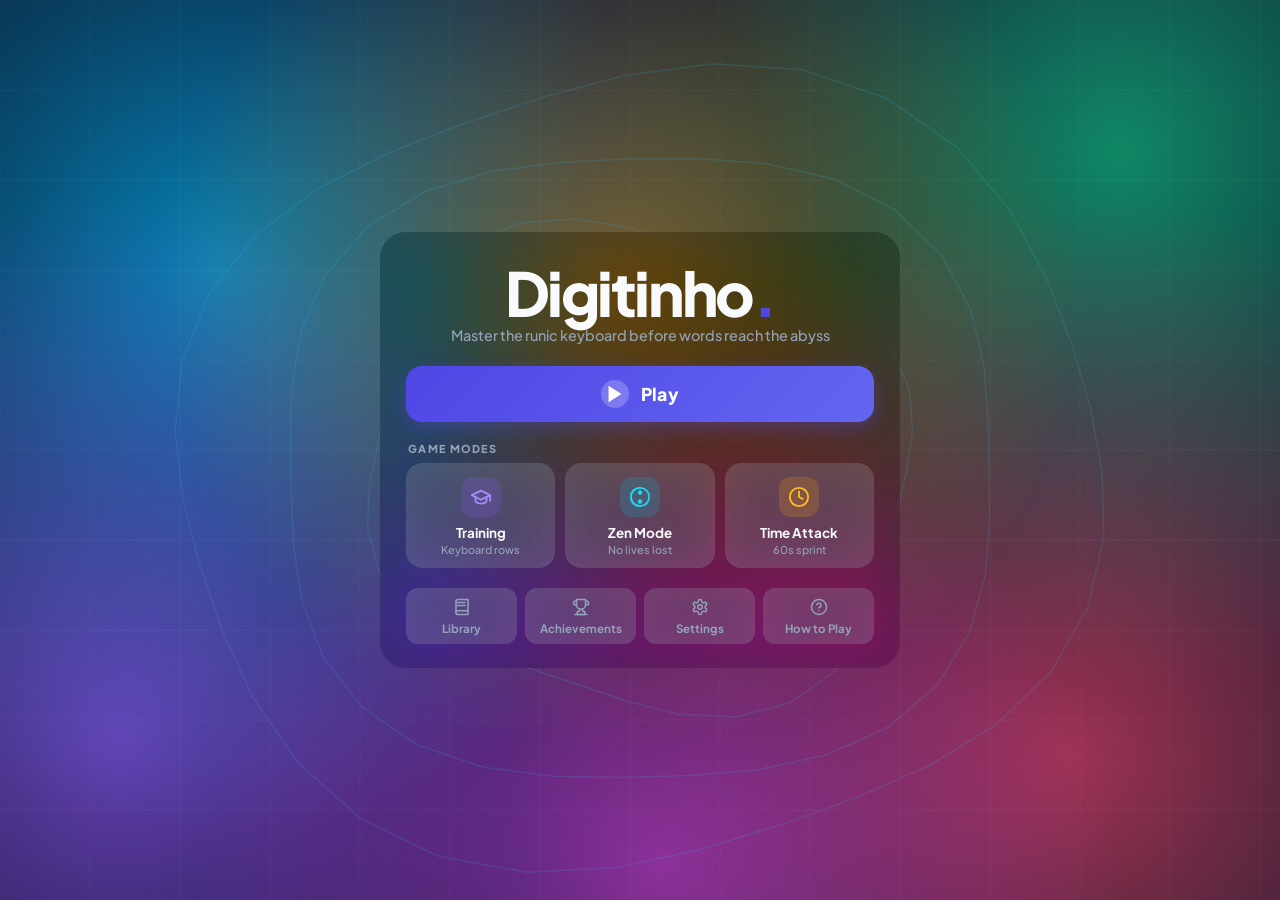
==== commit 70e02d98: "feat(release): release v1.0 with unified asset versions and add MIT license" ====
--- a/index.html
+++ b/index.html
@@ -9,12 +9,12 @@
   <link rel="preconnect" href="https://fonts.googleapis.com" />
   <link rel="preconnect" href="https://fonts.gstatic.com" crossorigin />
   <link href="https://fonts.googleapis.com/css2?family=Inter:wght@400;500;600;700;800&family=Plus+Jakarta+Sans:wght@500;600;700;800&display=swap" rel="stylesheet" />
-  <link rel="stylesheet" href="./css/variables.css?v=2.9" />
-  <link rel="stylesheet" href="./css/components.css?v=3.3" />
-  <link rel="stylesheet" href="./css/layout.css?v=4.4" />
-  <link rel="stylesheet" href="./css/gameplay.css?v=3.3" />
-  <link rel="stylesheet" href="./css/modals.css?v=4.0" />
-  <link rel="stylesheet" href="./css/responsive.css?v=4.4" />
+  <link rel="stylesheet" href="./css/variables.css?v=1.0" />
+  <link rel="stylesheet" href="./css/components.css?v=1.0" />
+  <link rel="stylesheet" href="./css/layout.css?v=1.0" />
+  <link rel="stylesheet" href="./css/gameplay.css?v=1.0" />
+  <link rel="stylesheet" href="./css/modals.css?v=1.0" />
+  <link rel="stylesheet" href="./css/responsive.css?v=1.0" />
 </head>
 <body>
   <!-- Ambient Saturated Canvas (vibrant ambient landscape, mesh orbs & topography) -->
@@ -1270,20 +1270,20 @@
   </div>
 
   <!-- Modular Scripts with Cache Busting -->
-  <script src="./js/ambient.js?v=3.3"></script>
-  <script src="./js/audio.js?v=3.3"></script>
-  <script src="./js/i18n.js?v=4.3"></script>
-  <script src="./js/data.js?v=4.4"></script>
-  <script src="./js/state.js?v=4.3"></script>
-  <script src="./js/ui.js?v=4.6"></script>
-  <script src="./js/shop.js?v=4.3"></script>
-  <script src="./js/library.js?v=3.3"></script>
-  <script src="./js/spawner.js?v=4.3"></script>
-  <script src="./js/skills.js?v=3.5"></script>
-  <script src="./js/boss.js?v=4.4"></script>
-  <script src="./js/pause.js?v=4.0"></script>
-  <script src="./js/phase.js?v=4.4"></script>
-  <script src="./game.js?v=4.5"></script>
-  <script src="./js/input.js?v=4.1"></script>
+  <script src="./js/ambient.js?v=1.0"></script>
+  <script src="./js/audio.js?v=1.0"></script>
+  <script src="./js/i18n.js?v=1.0"></script>
+  <script src="./js/data.js?v=1.0"></script>
+  <script src="./js/state.js?v=1.0"></script>
+  <script src="./js/ui.js?v=1.0"></script>
+  <script src="./js/shop.js?v=1.0"></script>
+  <script src="./js/library.js?v=1.0"></script>
+  <script src="./js/spawner.js?v=1.0"></script>
+  <script src="./js/skills.js?v=1.0"></script>
+  <script src="./js/boss.js?v=1.0"></script>
+  <script src="./js/pause.js?v=1.0"></script>
+  <script src="./js/phase.js?v=1.0"></script>
+  <script src="./game.js?v=1.0"></script>
+  <script src="./js/input.js?v=1.0"></script>
 </body>
 </html>
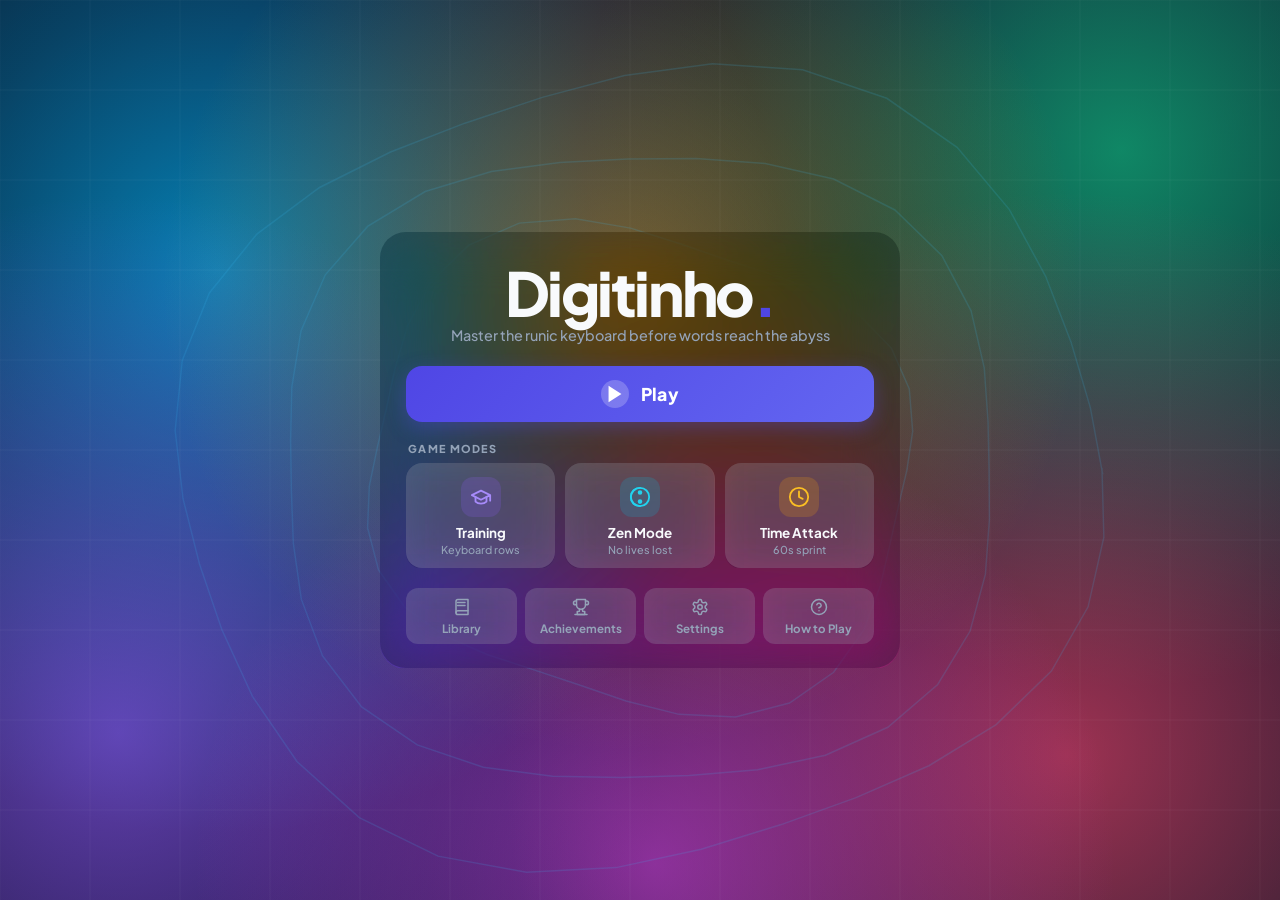
==== commit 8033b67b: "feat(mobile): suppress native mobile soft keyboard and release v1.1 - Suppress native Android/iOS so" ====
--- a/index.html
+++ b/index.html
@@ -9,12 +9,12 @@
   <link rel="preconnect" href="https://fonts.googleapis.com" />
   <link rel="preconnect" href="https://fonts.gstatic.com" crossorigin />
   <link href="https://fonts.googleapis.com/css2?family=Inter:wght@400;500;600;700;800&family=Plus+Jakarta+Sans:wght@500;600;700;800&display=swap" rel="stylesheet" />
-  <link rel="stylesheet" href="./css/variables.css?v=1.0" />
-  <link rel="stylesheet" href="./css/components.css?v=1.0" />
-  <link rel="stylesheet" href="./css/layout.css?v=1.0" />
-  <link rel="stylesheet" href="./css/gameplay.css?v=1.0" />
-  <link rel="stylesheet" href="./css/modals.css?v=1.0" />
-  <link rel="stylesheet" href="./css/responsive.css?v=1.0" />
+  <link rel="stylesheet" href="./css/variables.css?v=1.1" />
+  <link rel="stylesheet" href="./css/components.css?v=1.1" />
+  <link rel="stylesheet" href="./css/layout.css?v=1.1" />
+  <link rel="stylesheet" href="./css/gameplay.css?v=1.1" />
+  <link rel="stylesheet" href="./css/modals.css?v=1.1" />
+  <link rel="stylesheet" href="./css/responsive.css?v=1.1" />
 </head>
 <body>
   <!-- Ambient Saturated Canvas (vibrant ambient landscape, mesh orbs & topography) -->
@@ -446,7 +446,7 @@
 
     </div>
 
-    <input id="hidden-input" type="text" autocomplete="off" autocorrect="off" autocapitalize="off" spellcheck="false" tabindex="-1" aria-hidden="true" />
+    <input id="hidden-input" type="text" autocomplete="off" autocorrect="off" autocapitalize="off" spellcheck="false" tabindex="-1" aria-hidden="true" inputmode="none" readonly disabled />
 
     <!-- Pause overlay (frosted glass over game screen) -->
     <div id="pause-overlay" class="hidden">
@@ -1270,20 +1270,20 @@
   </div>
 
   <!-- Modular Scripts with Cache Busting -->
-  <script src="./js/ambient.js?v=1.0"></script>
-  <script src="./js/audio.js?v=1.0"></script>
-  <script src="./js/i18n.js?v=1.0"></script>
-  <script src="./js/data.js?v=1.0"></script>
-  <script src="./js/state.js?v=1.0"></script>
-  <script src="./js/ui.js?v=1.0"></script>
-  <script src="./js/shop.js?v=1.0"></script>
-  <script src="./js/library.js?v=1.0"></script>
-  <script src="./js/spawner.js?v=1.0"></script>
-  <script src="./js/skills.js?v=1.0"></script>
-  <script src="./js/boss.js?v=1.0"></script>
-  <script src="./js/pause.js?v=1.0"></script>
-  <script src="./js/phase.js?v=1.0"></script>
-  <script src="./game.js?v=1.0"></script>
-  <script src="./js/input.js?v=1.0"></script>
+  <script src="./js/ambient.js?v=1.1"></script>
+  <script src="./js/audio.js?v=1.1"></script>
+  <script src="./js/i18n.js?v=1.1"></script>
+  <script src="./js/data.js?v=1.1"></script>
+  <script src="./js/state.js?v=1.1"></script>
+  <script src="./js/ui.js?v=1.1"></script>
+  <script src="./js/shop.js?v=1.1"></script>
+  <script src="./js/library.js?v=1.1"></script>
+  <script src="./js/spawner.js?v=1.1"></script>
+  <script src="./js/skills.js?v=1.1"></script>
+  <script src="./js/boss.js?v=1.1"></script>
+  <script src="./js/pause.js?v=1.1"></script>
+  <script src="./js/phase.js?v=1.1"></script>
+  <script src="./game.js?v=1.1"></script>
+  <script src="./js/input.js?v=1.1"></script>
 </body>
 </html>
--- a/css/gameplay.css
+++ b/css/gameplay.css
@@ -479,6 +479,8 @@
   margin: 0;
   background: transparent;
   pointer-events: none;
+  -webkit-user-select: none;
+  user-select: none;
 }
 
 /* ======================================================
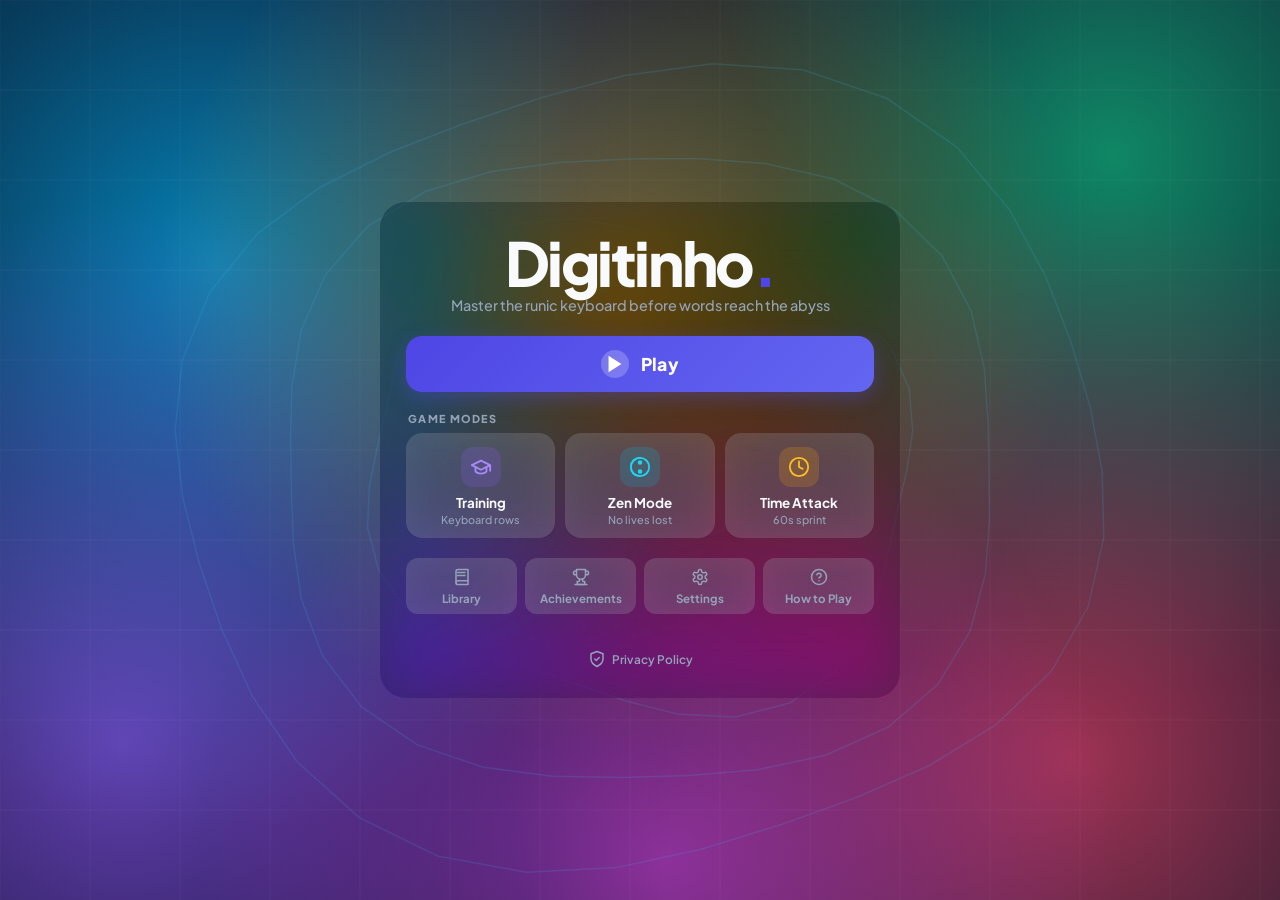
==== commit caaef054: "feat(privacy): add standalone privacy policy page and in-game modal with multi-language support - Ad" ====
--- a/index.html
+++ b/index.html
@@ -11,9 +11,9 @@
   <link href="https://fonts.googleapis.com/css2?family=Inter:wght@400;500;600;700;800&family=Plus+Jakarta+Sans:wght@500;600;700;800&display=swap" rel="stylesheet" />
   <link rel="stylesheet" href="./css/variables.css?v=1.1" />
   <link rel="stylesheet" href="./css/components.css?v=1.1" />
-  <link rel="stylesheet" href="./css/layout.css?v=1.1" />
+  <link rel="stylesheet" href="./css/layout.css?v=1.2" />
   <link rel="stylesheet" href="./css/gameplay.css?v=1.1" />
-  <link rel="stylesheet" href="./css/modals.css?v=1.1" />
+  <link rel="stylesheet" href="./css/modals.css?v=1.2" />
   <link rel="stylesheet" href="./css/responsive.css?v=1.1" />
 </head>
 <body>
@@ -159,6 +159,17 @@
         </button>
       </div>
 
+      <!-- Start Screen Subtle Footer Links -->
+      <div class="start-footer-links">
+        <button class="start-footer-link-btn" onclick="openPrivacyModal()" type="button" title="Privacy Policy">
+          <svg class="btn-svg-icon" width="13" height="13" viewBox="0 0 24 24" fill="none" stroke="currentColor" stroke-width="2" stroke-linecap="round" stroke-linejoin="round">
+            <path d="M12 22s8-4 8-10V5l-8-3-8 3v7c0 6 8 10 8 10z"/>
+            <path d="m9 12 2 2 4-4"/>
+          </svg>
+          <span data-i18n="footer_privacy">Privacy Policy</span>
+        </button>
+      </div>
+
     </div>
   </div>
 
@@ -1008,6 +1019,188 @@
     </div>
   </div>
 
+  <!-- ===== MODAL: Política de Privacidade & Transparência ===== -->
+  <div id="modal-privacy" class="modal hidden">
+    <div class="modal-box modal-privacy-box">
+      <div class="modal-lib-head">
+        <div class="modal-lib-title-row">
+          <div class="modal-head-icon">
+            <svg width="22" height="22" viewBox="0 0 24 24" fill="none" stroke="currentColor" stroke-width="2" stroke-linecap="round" stroke-linejoin="round">
+              <path d="M12 22s8-4 8-10V5l-8-3-8 3v7c0 6 8 10 8 10z"/>
+              <path d="m9 12 2 2 4-4"/>
+            </svg>
+          </div>
+          <div>
+            <h2 class="modal-title" data-i18n="privacy_title">Privacy Policy &amp; Transparency</h2>
+            <p class="modal-sub" data-i18n="privacy_sub">Data handling, browser local storage, and GitHub Pages infrastructure</p>
+          </div>
+        </div>
+        <button class="modal-close" onclick="closePrivacyModal()">✕</button>
+      </div>
+
+      <!-- Quick Trust Badges -->
+      <div class="privacy-badges-grid">
+        <div class="privacy-badge">
+          <svg class="privacy-badge-icon rule-icon-cyan" width="16" height="16" viewBox="0 0 24 24" fill="none" stroke="currentColor" stroke-width="2" stroke-linecap="round" stroke-linejoin="round">
+            <path d="M16 21v-2a4 4 0 0 0-4-4H6a4 4 0 0 0-4 4v2"/>
+            <circle cx="9" cy="7" r="4"/>
+            <line x1="17" y1="8" x2="23" y2="14"/>
+            <line x1="23" y1="8" x2="17" y2="14"/>
+          </svg>
+          <span data-i18n="privacy_badge_nocollect">Zero Data Collection</span>
+        </div>
+        <div class="privacy-badge">
+          <svg class="privacy-badge-icon rule-icon-coral" width="16" height="16" viewBox="0 0 24 24" fill="none" stroke="currentColor" stroke-width="2" stroke-linecap="round" stroke-linejoin="round">
+            <ellipse cx="12" cy="5" rx="9" ry="3"/>
+            <path d="M21 12c0 1.66-4 3-9 3s-9-1.34-9-3"/>
+            <path d="M3 5v14c0 1.66 4 3 9 3s9-1.34 9-3V5"/>
+          </svg>
+          <span data-i18n="privacy_badge_local">100% Local Storage</span>
+        </div>
+        <div class="privacy-badge">
+          <svg class="privacy-badge-icon rule-icon-purple" width="16" height="16" viewBox="0 0 24 24" fill="none" stroke="currentColor" stroke-width="2" stroke-linecap="round" stroke-linejoin="round">
+            <rect x="2" y="2" width="20" height="8" rx="2" ry="2"/>
+            <rect x="2" y="14" width="20" height="8" rx="2" ry="2"/>
+            <line x1="6" y1="6" x2="6.01" y2="6"/>
+            <line x1="6" y1="18" x2="6.01" y2="18"/>
+          </svg>
+          <span data-i18n="privacy_badge_github">GitHub Pages Hosting</span>
+        </div>
+        <div class="privacy-badge">
+          <svg class="privacy-badge-icon rule-icon-amber" width="16" height="16" viewBox="0 0 24 24" fill="none" stroke="currentColor" stroke-width="2" stroke-linecap="round" stroke-linejoin="round">
+            <path d="M12 22s8-4 8-10V5l-8-3-8 3v7c0 6 8 10 8 10z"/>
+          </svg>
+          <span data-i18n="privacy_badge_lgpd">LGPD &amp; ANPD Compliance</span>
+        </div>
+      </div>
+
+      <!-- Detailed Privacy Cards List -->
+      <div class="privacy-cards-list">
+        <div class="privacy-card">
+          <div class="privacy-card-header">
+            <svg class="rule-svg-icon rule-icon-cyan" width="20" height="20" viewBox="0 0 24 24" fill="none" stroke="currentColor" stroke-width="2" stroke-linecap="round" stroke-linejoin="round">
+              <path d="M20 21v-2a4 4 0 0 0-4-4H8a4 4 0 0 0-4 4v2"/>
+              <circle cx="12" cy="7" r="4"/>
+              <line x1="18" y1="8" x2="23" y2="13"/>
+              <line x1="23" y1="8" x2="18" y2="13"/>
+            </svg>
+            <h3 class="privacy-card-title" data-i18n="privacy_sec_collection_title">1. Zero Coleta de Dados Pessoais</h3>
+          </div>
+          <p class="privacy-card-desc" data-i18n="privacy_sec_collection_desc">O Digitinho é um jogo web estático executado integralmente no navegador do jogador...</p>
+        </div>
+
+        <div class="privacy-card">
+          <div class="privacy-card-header">
+            <svg class="rule-svg-icon rule-icon-coral" width="20" height="20" viewBox="0 0 24 24" fill="none" stroke="currentColor" stroke-width="2" stroke-linecap="round" stroke-linejoin="round">
+              <ellipse cx="12" cy="5" rx="9" ry="3"/>
+              <path d="M21 12c0 1.66-4 3-9 3s-9-1.34-9-3"/>
+              <path d="M3 5v14c0 1.66 4 3 9 3s9-1.34 9-3V5"/>
+            </svg>
+            <h3 class="privacy-card-title" data-i18n="privacy_sec_storage_title">2. Armazenamento Local no Dispositivo (HTML5 LocalStorage)</h3>
+          </div>
+          <p class="privacy-card-desc" data-i18n="privacy_sec_storage_desc">Todo o progresso do jogo é armazenado exclusivamente no seu navegador...</p>
+        </div>
+
+        <div class="privacy-card">
+          <div class="privacy-card-header">
+            <svg class="rule-svg-icon rule-icon-purple" width="20" height="20" viewBox="0 0 24 24" fill="none" stroke="currentColor" stroke-width="2" stroke-linecap="round" stroke-linejoin="round">
+              <rect x="2" y="2" width="20" height="8" rx="2" ry="2"/>
+              <rect x="2" y="14" width="20" height="8" rx="2" ry="2"/>
+              <line x1="6" y1="6" x2="6.01" y2="6"/>
+              <line x1="6" y1="18" x2="6.01" y2="18"/>
+            </svg>
+            <h3 class="privacy-card-title" data-i18n="privacy_sec_hosting_title">3. Infraestrutura de Hospedagem e Registros Técnicos do GitHub Pages</h3>
+          </div>
+          <p class="privacy-card-desc" data-i18n="privacy_sec_hosting_desc">O Digitinho é hospedado no GitHub Pages. Servidores do GitHub podem registrar IPs técnicos para segurança...</p>
+        </div>
+
+        <div class="privacy-card">
+          <div class="privacy-card-header">
+            <svg class="rule-svg-icon rule-icon-amber" width="20" height="20" viewBox="0 0 24 24" fill="none" stroke="currentColor" stroke-width="2" stroke-linecap="round" stroke-linejoin="round">
+              <circle cx="12" cy="12" r="10"/>
+              <line x1="4.93" y1="4.93" x2="19.07" y2="19.07"/>
+            </svg>
+            <h3 class="privacy-card-title" data-i18n="privacy_sec_cookies_title">4. Zero Cookies de Rastreamento ou Analítica de Terceiros</h3>
+          </div>
+          <p class="privacy-card-desc" data-i18n="privacy_sec_cookies_desc">O jogo não utiliza cookies de publicidade, Google Analytics ou rastreadores...</p>
+        </div>
+
+        <div class="privacy-card">
+          <div class="privacy-card-header">
+            <svg class="rule-svg-icon rule-icon-rose" width="20" height="20" viewBox="0 0 24 24" fill="none" stroke="currentColor" stroke-width="2" stroke-linecap="round" stroke-linejoin="round">
+              <path d="M12 22s8-4 8-10V5l-8-3-8 3v7c0 6 8 10 8 10z"/>
+              <path d="m9 12 2 2 4-4"/>
+            </svg>
+            <h3 class="privacy-card-title" data-i18n="privacy_sec_lgpd_title">5. Conformidade com a LGPD e Diretrizes da ANPD</h3>
+          </div>
+          <p class="privacy-card-desc" data-i18n="privacy_sec_lgpd_desc">O projeto segue os princípios de minimização e necessidade da LGPD (Lei nº 13.709/2018)...</p>
+        </div>
+
+        <div class="privacy-card">
+          <div class="privacy-card-header">
+            <svg class="rule-svg-icon rule-icon-cyan" width="20" height="20" viewBox="0 0 24 24" fill="none" stroke="currentColor" stroke-width="2" stroke-linecap="round" stroke-linejoin="round">
+              <polyline points="16 18 22 12 16 6"/>
+              <polyline points="8 6 2 12 8 18"/>
+            </svg>
+            <h3 class="privacy-card-title" data-i18n="privacy_sec_opensource_title">6. Código Aberto, Transparência e Auditoria</h3>
+          </div>
+          <p class="privacy-card-desc" data-i18n="privacy_sec_opensource_desc">O código é aberto sob licença MIT, permitindo auditoria completa da ausência de coleta...</p>
+        </div>
+      </div>
+
+      <!-- Regulatory & Official Source Links -->
+      <div class="privacy-links-section">
+        <div class="privacy-links-header">
+          <svg width="14" height="14" viewBox="0 0 24 24" fill="none" stroke="currentColor" stroke-width="2" stroke-linecap="round" stroke-linejoin="round">
+            <path d="M10 13a5 5 0 0 0 7.54.54l3-3a5 5 0 0 0-7.07-7.07l-1.72 1.71"/>
+            <path d="M14 11a5 5 0 0 0-7.54-.54l-3 3a5 5 0 0 0 7.07 7.07l1.71-1.71"/>
+          </svg>
+          <span data-i18n="privacy_sec_links_title">Fontes Oficiais e Referências Normativas</span>
+        </div>
+        <div class="privacy-links-grid">
+          <a href="https://docs.github.com/en/pages/getting-started-with-github-pages/what-is-github-pages" target="_blank" rel="noopener noreferrer" class="privacy-link-item">
+            <svg class="btn-svg-icon" width="14" height="14" viewBox="0 0 24 24" fill="none" stroke="currentColor" stroke-width="2" stroke-linecap="round" stroke-linejoin="round">
+              <path d="M18 13v6a2 2 0 0 1-2 2H5a2 2 0 0 1-2-2V8a2 2 0 0 1 2-2h6"/>
+              <polyline points="15 3 21 3 21 9"/>
+              <line x1="10" y1="14" x2="21" y2="3"/>
+            </svg>
+            <span data-i18n="privacy_link_github">GitHub Pages: Funcionamento e Registro de IPs</span>
+          </a>
+          <a href="https://www.gov.br/anpd/pt-br/assuntos/titular-de-dados" target="_blank" rel="noopener noreferrer" class="privacy-link-item">
+            <svg class="btn-svg-icon" width="14" height="14" viewBox="0 0 24 24" fill="none" stroke="currentColor" stroke-width="2" stroke-linecap="round" stroke-linejoin="round">
+              <path d="M18 13v6a2 2 0 0 1-2 2H5a2 2 0 0 1-2-2V8a2 2 0 0 1 2-2h6"/>
+              <polyline points="15 3 21 3 21 9"/>
+              <line x1="10" y1="14" x2="21" y2="3"/>
+            </svg>
+            <span data-i18n="privacy_link_anpd">ANPD: Conceito de Dado Pessoal e Agentes de Tratamento</span>
+          </a>
+          <a href="https://www.planalto.gov.br/ccivil_03/_ato2015-2018/2018/lei/l13709.htm" target="_blank" rel="noopener noreferrer" class="privacy-link-item">
+            <svg class="btn-svg-icon" width="14" height="14" viewBox="0 0 24 24" fill="none" stroke="currentColor" stroke-width="2" stroke-linecap="round" stroke-linejoin="round">
+              <path d="M18 13v6a2 2 0 0 1-2 2H5a2 2 0 0 1-2-2V8a2 2 0 0 1 2-2h6"/>
+              <polyline points="15 3 21 3 21 9"/>
+              <line x1="10" y1="14" x2="21" y2="3"/>
+            </svg>
+            <span data-i18n="privacy_link_lgpd">LGPD — Lei Geral de Proteção de Dados (Lei nº 13.709/2018)</span>
+          </a>
+        </div>
+      </div>
+
+      <div class="modal-privacy-footer">
+        <a href="./privacy.html" target="_blank" rel="noopener noreferrer" class="btn-secondary privacy-open-page-btn">
+          <svg class="btn-svg-icon" width="15" height="15" viewBox="0 0 24 24" fill="none" stroke="currentColor" stroke-width="2" stroke-linecap="round" stroke-linejoin="round">
+            <path d="M18 13v6a2 2 0 0 1-2 2H5a2 2 0 0 1-2-2V8a2 2 0 0 1 2-2h6"/>
+            <polyline points="15 3 21 3 21 9"/>
+            <line x1="10" y1="14" x2="21" y2="3"/>
+          </svg>
+          <span data-i18n="privacy_btn_open_page">Abrir Página Completa</span>
+        </a>
+        <button class="btn-primary" onclick="closePrivacyModal()">
+          <span data-i18n="btn_close_privacy">Entendido</span>
+        </button>
+      </div>
+    </div>
+  </div>
+
   <!-- ===== MODAL: Treinamento por Linhas do Teclado ===== -->
   <div id="modal-training" class="modal hidden">
     <div class="modal-box modal-training-box">
@@ -1176,6 +1369,18 @@
               <option value="off" data-i18n="settings_virtual_keyboard_off">Disabled</option>
             </select>
           </div>
+
+          <!-- Setting: Privacy Policy -->
+          <div class="settings-opt-row">
+            <span class="settings-opt-label" data-i18n="settings_privacy">Privacy &amp; Data</span>
+            <button class="settings-opt-action-btn" onclick="openPrivacyModal()" type="button" title="View Privacy Policy">
+              <svg class="btn-svg-icon" width="14" height="14" viewBox="0 0 24 24" fill="none" stroke="currentColor" stroke-width="2" stroke-linecap="round" stroke-linejoin="round">
+                <path d="M12 22s8-4 8-10V5l-8-3-8 3v7c0 6 8 10 8 10z"/>
+                <path d="m9 12 2 2 4-4"/>
+              </svg>
+              <span data-i18n="settings_view_privacy">View Policy</span>
+            </button>
+          </div>
         </div>
 
         <!-- Grupo 2: Batalhas de Chefão -->
@@ -1272,10 +1477,10 @@
   <!-- Modular Scripts with Cache Busting -->
   <script src="./js/ambient.js?v=1.1"></script>
   <script src="./js/audio.js?v=1.1"></script>
-  <script src="./js/i18n.js?v=1.1"></script>
+  <script src="./js/i18n.js?v=1.2"></script>
   <script src="./js/data.js?v=1.1"></script>
   <script src="./js/state.js?v=1.1"></script>
-  <script src="./js/ui.js?v=1.1"></script>
+  <script src="./js/ui.js?v=1.2"></script>
   <script src="./js/shop.js?v=1.1"></script>
   <script src="./js/library.js?v=1.1"></script>
   <script src="./js/spawner.js?v=1.1"></script>
@@ -1284,6 +1489,6 @@
   <script src="./js/pause.js?v=1.1"></script>
   <script src="./js/phase.js?v=1.1"></script>
   <script src="./game.js?v=1.1"></script>
-  <script src="./js/input.js?v=1.1"></script>
+  <script src="./js/input.js?v=1.2"></script>
 </body>
 </html>
--- a/css/layout.css
+++ b/css/layout.css
@@ -234,6 +234,37 @@
   width: 18px;
   height: 18px;
   flex-shrink: 0;
+}
+
+/* Start Screen Subtle Footer Links */
+.start-footer-links {
+  margin-top: 10px;
+  display: flex;
+  align-items: center;
+  justify-content: center;
+  width: 100%;
+}
+
+.start-footer-link-btn {
+  background: transparent;
+  border: none !important;
+  color: var(--t2);
+  font-size: 0.74rem;
+  font-weight: 600;
+  display: inline-flex;
+  align-items: center;
+  gap: 6px;
+  cursor: pointer;
+  padding: 6px 14px;
+  border-radius: 20px;
+  transition: color 0.18s ease, background 0.18s ease, filter 0.18s ease;
+  transform: none !important;
+}
+
+.start-footer-link-btn:hover {
+  color: var(--t1);
+  background: var(--glass-card);
+  filter: brightness(1.10);
 }
 
 /* Rules Card in Modal */
@@ -1320,3 +1351,219 @@
   0%   { filter: drop-shadow(0 0 8px rgba(255, 71, 87, 0.35)); }
   100% { filter: drop-shadow(0 0 24px rgba(255, 159, 26, 0.65)); }
 }
+
+/* ======================================================
+   STANDALONE PRIVACY POLICY PAGE (privacy.html)
+   ====================================================== */
+html.privacy-html,
+body.privacy-body {
+  overflow-y: auto !important;
+  overflow-x: hidden !important;
+  height: auto !important;
+  min-height: 100vh !important;
+  user-select: text !important;
+  scrollbar-width: thin;
+  scrollbar-color: rgba(99, 102, 241, 0.45) transparent;
+}
+
+html.privacy-html::-webkit-scrollbar,
+body.privacy-body::-webkit-scrollbar {
+  width: 9px;
+}
+html.privacy-html::-webkit-scrollbar-track,
+body.privacy-body::-webkit-scrollbar-track {
+  background: transparent;
+}
+html.privacy-html::-webkit-scrollbar-thumb,
+body.privacy-body::-webkit-scrollbar-thumb {
+  background: rgba(99, 102, 241, 0.35);
+  border-radius: 999px;
+}
+html.privacy-html::-webkit-scrollbar-thumb:hover,
+body.privacy-body::-webkit-scrollbar-thumb:hover {
+  background: rgba(99, 102, 241, 0.60);
+}
+
+[data-theme="light"] html.privacy-html,
+[data-theme="light"] body.privacy-body {
+  scrollbar-color: rgba(99, 102, 241, 0.30) transparent;
+}
+[data-theme="light"] html.privacy-html::-webkit-scrollbar-thumb,
+[data-theme="light"] body.privacy-body::-webkit-scrollbar-thumb {
+  background: rgba(99, 102, 241, 0.28);
+}
+
+.privacy-page-wrap {
+  max-width: 860px;
+  margin: 0 auto;
+  padding: 32px 20px 80px;
+  display: flex;
+  flex-direction: column;
+  gap: 20px;
+  position: relative;
+  z-index: 10;
+}
+
+.privacy-page-nav {
+  display: flex;
+  align-items: center;
+  justify-content: space-between;
+  gap: 16px;
+  padding: 12px 20px;
+  background: var(--glass-card);
+  backdrop-filter: var(--glass-card-blur);
+  -webkit-backdrop-filter: var(--glass-card-blur);
+  border-radius: 18px;
+  border: none !important;
+}
+
+.privacy-nav-actions {
+  display: flex;
+  align-items: center;
+  gap: 10px;
+}
+
+.privacy-hero-card {
+  background: var(--glass-card);
+  backdrop-filter: var(--glass-card-blur);
+  -webkit-backdrop-filter: var(--glass-card-blur);
+  border-radius: 24px;
+  padding: 32px 28px;
+  border: none !important;
+  display: flex;
+  flex-direction: column;
+  gap: 14px;
+  text-align: left;
+}
+
+.privacy-hero-header {
+  display: flex;
+  align-items: center;
+  gap: 16px;
+}
+
+.privacy-hero-icon {
+  width: 52px;
+  height: 52px;
+  border-radius: 16px;
+  background: var(--glass-sub-card);
+  display: flex;
+  align-items: center;
+  justify-content: center;
+  color: var(--accent-cyan);
+  flex-shrink: 0;
+  border: none !important;
+}
+
+.privacy-hero-title {
+  font-size: 1.65rem;
+  font-weight: 800;
+  color: var(--t1);
+  letter-spacing: -0.02em;
+  margin: 0;
+}
+
+.privacy-hero-sub {
+  font-size: 0.95rem;
+  color: var(--t2);
+  line-height: 1.55;
+  margin: 0;
+}
+
+.privacy-updated-badge {
+  font-size: 0.74rem;
+  font-weight: 700;
+  color: var(--accent-cyan);
+  background: var(--glass-sub-card);
+  border-radius: 8px;
+  padding: 4px 10px;
+  display: inline-flex;
+  width: fit-content;
+  border: none !important;
+}
+
+.privacy-section-card {
+  background: var(--glass-card);
+  backdrop-filter: var(--glass-card-blur);
+  -webkit-backdrop-filter: var(--glass-card-blur);
+  border-radius: 20px;
+  padding: 22px 24px;
+  border: none !important;
+  display: flex;
+  flex-direction: column;
+  gap: 10px;
+  text-align: left;
+  transition: background 0.18s ease, filter 0.18s ease;
+  transform: none !important;
+}
+
+.privacy-section-card:hover {
+  background: var(--glass-card-hover);
+  filter: brightness(1.06);
+}
+
+.privacy-sec-head {
+  display: flex;
+  align-items: center;
+  gap: 12px;
+}
+
+.privacy-sec-icon-box {
+  width: 36px;
+  height: 36px;
+  border-radius: 10px;
+  background: var(--glass-sub-card);
+  display: flex;
+  align-items: center;
+  justify-content: center;
+  flex-shrink: 0;
+  border: none !important;
+}
+
+.privacy-sec-heading {
+  font-size: 1.10rem;
+  font-weight: 800;
+  color: var(--t1);
+  letter-spacing: -0.01em;
+  margin: 0;
+}
+
+.privacy-sec-body {
+  font-size: 0.88rem;
+  color: var(--t2);
+  line-height: 1.65;
+  margin: 0;
+}
+
+.privacy-page-footer {
+  display: flex;
+  align-items: center;
+  justify-content: space-between;
+  gap: 16px;
+  padding: 20px 24px;
+  background: var(--glass-card);
+  backdrop-filter: var(--glass-card-blur);
+  -webkit-backdrop-filter: var(--glass-card-blur);
+  border-radius: 20px;
+  border: none !important;
+  margin-top: 10px;
+}
+
+@media (max-width: 600px) {
+  .privacy-page-wrap {
+    padding: 16px 12px 60px;
+  }
+  .privacy-page-nav,
+  .privacy-page-footer {
+    flex-direction: column;
+    align-items: stretch;
+    text-align: center;
+  }
+  .privacy-nav-actions {
+    justify-content: center;
+  }
+  .privacy-hero-header {
+    flex-direction: column;
+    align-items: flex-start;
+  }
+}
--- a/css/modals.css
+++ b/css/modals.css
@@ -2245,6 +2245,191 @@
 }
 
 /* ======================================================
+   PRIVACY POLICY MODAL — FROSTED GLASS & ZERO BORDERS
+   ====================================================== */
+.modal-privacy-box {
+  max-width: 660px;
+  width: 94%;
+  text-align: left;
+}
+
+.privacy-badges-grid {
+  display: grid;
+  grid-template-columns: repeat(2, 1fr);
+  gap: 8px;
+  margin-top: 14px;
+  width: 100%;
+}
+@media (max-width: 520px) {
+  .privacy-badges-grid {
+    grid-template-columns: 1fr;
+  }
+}
+
+.privacy-badge {
+  background: var(--glass-card);
+  backdrop-filter: var(--glass-card-blur);
+  -webkit-backdrop-filter: var(--glass-card-blur);
+  border-radius: 12px;
+  padding: 8px 12px;
+  border: none !important;
+  display: flex;
+  align-items: center;
+  gap: 8px;
+  font-size: 0.76rem;
+  font-weight: 700;
+  color: var(--t1);
+  letter-spacing: -0.01em;
+}
+
+.privacy-badge-icon {
+  flex-shrink: 0;
+}
+
+.privacy-cards-list {
+  display: flex;
+  flex-direction: column;
+  gap: 10px;
+  margin-top: 14px;
+  width: 100%;
+}
+
+.privacy-card {
+  background: var(--glass-card);
+  backdrop-filter: var(--glass-card-blur);
+  -webkit-backdrop-filter: var(--glass-card-blur);
+  border-radius: 14px;
+  padding: 14px 16px;
+  border: none !important;
+  display: flex;
+  flex-direction: column;
+  gap: 6px;
+  text-align: left;
+  box-shadow: none;
+  transition: background 0.18s ease, filter 0.18s ease;
+  transform: none !important;
+}
+
+.privacy-card:hover {
+  background: var(--glass-card-hover);
+  filter: brightness(1.08);
+}
+
+.privacy-card-header {
+  display: flex;
+  align-items: center;
+  gap: 10px;
+}
+
+.privacy-card-title {
+  font-size: 0.88rem;
+  font-weight: 700;
+  color: var(--t1);
+  letter-spacing: -0.01em;
+}
+
+.privacy-card-desc {
+  font-size: 0.80rem;
+  color: var(--t2);
+  line-height: 1.5;
+  margin: 0;
+}
+
+.privacy-links-section {
+  margin-top: 14px;
+  background: var(--glass-card);
+  backdrop-filter: var(--glass-card-blur);
+  -webkit-backdrop-filter: var(--glass-card-blur);
+  border-radius: 14px;
+  padding: 14px 16px;
+  border: none !important;
+  display: flex;
+  flex-direction: column;
+  gap: 10px;
+  width: 100%;
+}
+
+.privacy-links-header {
+  display: flex;
+  align-items: center;
+  gap: 8px;
+  font-size: 0.78rem;
+  font-weight: 700;
+  color: var(--t1);
+  text-transform: uppercase;
+  letter-spacing: 0.04em;
+}
+
+.privacy-links-grid {
+  display: flex;
+  flex-direction: column;
+  gap: 8px;
+  width: 100%;
+}
+
+.privacy-link-item {
+  display: flex;
+  align-items: center;
+  gap: 8px;
+  font-size: 0.78rem;
+  color: var(--accent-cyan);
+  text-decoration: none;
+  padding: 8px 12px;
+  background: var(--glass-sub-card);
+  border-radius: 10px;
+  border: none !important;
+  transition: background 0.18s ease, color 0.18s ease, filter 0.18s ease;
+  transform: none !important;
+}
+
+.privacy-link-item:hover {
+  background: var(--glass-card-hover);
+  color: #38BDF8;
+  filter: brightness(1.12);
+  text-decoration: none;
+}
+
+.modal-privacy-footer {
+  margin-top: 18px;
+  display: flex;
+  align-items: center;
+  justify-content: space-between;
+  gap: 12px;
+  width: 100%;
+}
+
+@media (max-width: 480px) {
+  .modal-privacy-footer {
+    flex-direction: column-reverse;
+  }
+  .modal-privacy-footer > * {
+    width: 100%;
+  }
+}
+
+.privacy-open-page-btn {
+  display: inline-flex;
+  align-items: center;
+  justify-content: center;
+  gap: 7px;
+  text-decoration: none;
+  font-size: 0.82rem;
+}
+
+[data-theme="light"] .privacy-card-desc {
+  color: #334155;
+  text-shadow: none;
+}
+[data-theme="light"] .privacy-link-item {
+  color: #0284C7;
+  background: rgba(0, 0, 0, 0.05);
+}
+[data-theme="light"] .privacy-link-item:hover {
+  color: #0369A1;
+  background: rgba(0, 0, 0, 0.08);
+}
+
+/* ======================================================
    SAVE SLOTS MODAL — FROSTED GLASS & ZERO BORDERS
    ====================================================== */
 .modal-slots-box {
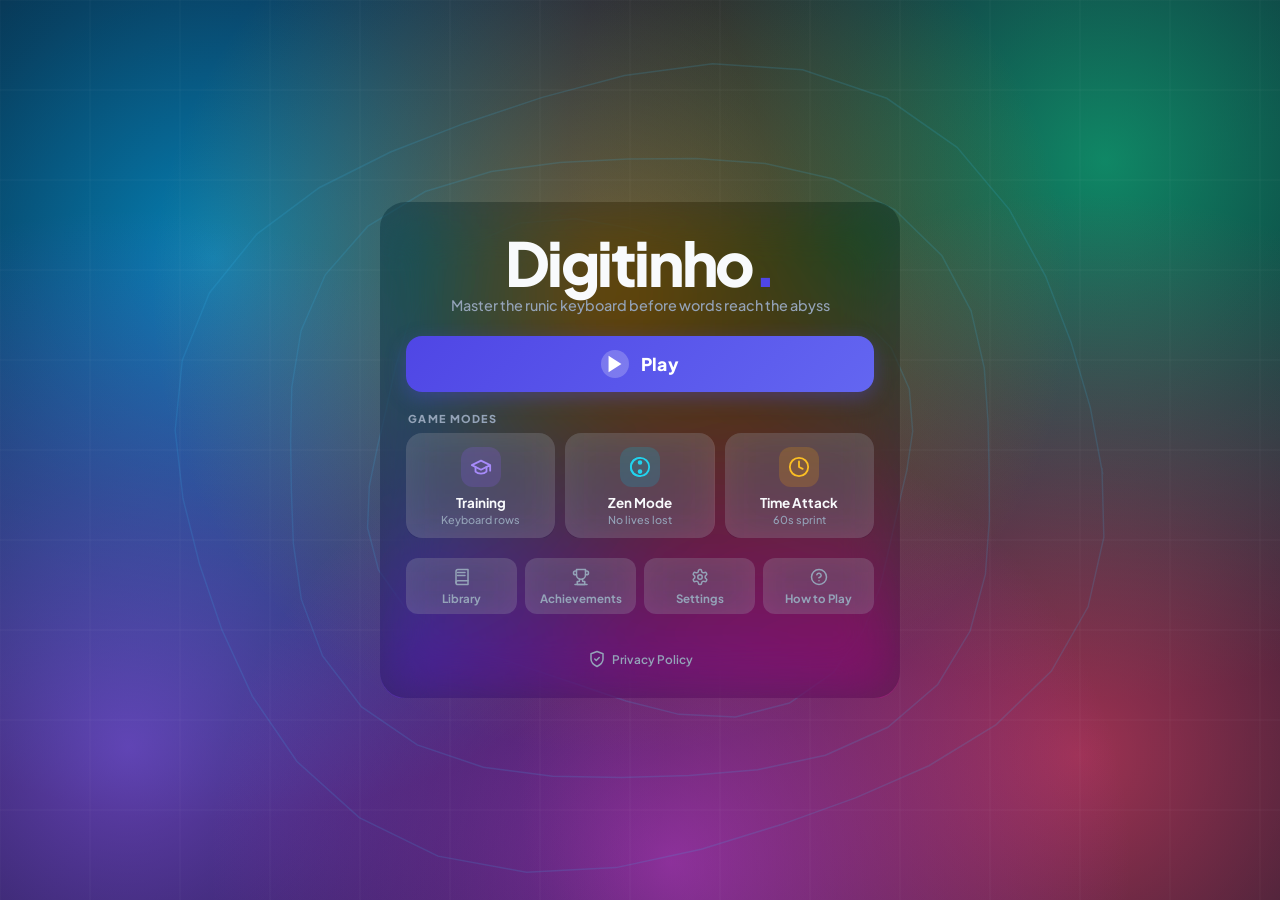
==== commit 811a2aac: "feat: remove test boss battle and virtual keyboard setting, add about app section (v1.3)" ====
--- a/index.html
+++ b/index.html
@@ -13,7 +13,7 @@
   <link rel="stylesheet" href="./css/components.css?v=1.1" />
   <link rel="stylesheet" href="./css/layout.css?v=1.2" />
   <link rel="stylesheet" href="./css/gameplay.css?v=1.1" />
-  <link rel="stylesheet" href="./css/modals.css?v=1.2" />
+  <link rel="stylesheet" href="./css/modals.css?v=1.3" />
   <link rel="stylesheet" href="./css/responsive.css?v=1.1" />
 </head>
 <body>
@@ -1360,15 +1360,6 @@
             </select>
           </div>
 
-          <!-- Setting: Virtual Keyboard -->
-          <div class="settings-opt-row">
-            <span class="settings-opt-label" data-i18n="settings_virtual_keyboard">Virtual Keyboard</span>
-            <select id="settings-virtual-keyboard-select" class="settings-opt-select" onchange="changeVirtualKeyboardSetting(this.value)">
-              <option value="auto" data-i18n="settings_virtual_keyboard_auto">Auto (Mobile Only)</option>
-              <option value="always" data-i18n="settings_virtual_keyboard_always">Always Active</option>
-              <option value="off" data-i18n="settings_virtual_keyboard_off">Disabled</option>
-            </select>
-          </div>
 
           <!-- Setting: Privacy Policy -->
           <div class="settings-opt-row">
@@ -1402,19 +1393,34 @@
               <span id="settings-boss-val">Every 10 Phases (Active)</span>
             </button>
           </div>
-
-          <!-- Setting: Test Boss Battle -->
+        </div>
+
+        <!-- Grupo 3: Sobre o App -->
+        <div class="settings-group-card">
+          <div class="settings-group-header">
+            <svg width="14" height="14" viewBox="0 0 24 24" fill="none" stroke="currentColor" stroke-width="2" stroke-linecap="round" stroke-linejoin="round">
+              <circle cx="12" cy="12" r="10"/>
+              <path d="M12 16v-4"/>
+              <path d="M12 8h.01"/>
+            </svg>
+            <span data-i18n="settings_cat_about">About App</span>
+          </div>
+
+          <!-- Setting: Current Version -->
           <div class="settings-opt-row">
-            <span class="settings-opt-label" data-i18n="settings_test_boss">Test Boss Battle</span>
-            <button class="settings-opt-action-btn" onclick="testBossBattle()" type="button" title="Face a boss right now">
-              <svg class="btn-svg-icon" width="14" height="14" viewBox="0 0 24 24" fill="none" stroke="currentColor" stroke-width="2" stroke-linecap="round" stroke-linejoin="round">
-                <path d="M14.5 17.5 3 6V3h3l11.5 11.5"/>
-                <path d="m13 19 6-6"/>
-                <path d="m16 16 4 4"/>
-                <path d="m19 21 2-2"/>
-              </svg>
-              <span data-i18n="settings_face_boss">Face Boss</span>
-            </button>
+            <span class="settings-opt-label" data-i18n="settings_version">Current Version</span>
+            <span id="settings-app-version" class="settings-opt-badge settings-opt-badge-accent">v1.3</span>
+          </div>
+
+          <!-- Setting: Author -->
+          <div class="settings-opt-row">
+            <span class="settings-opt-label" data-i18n="settings_author">Author</span>
+            <a href="https://github.com/rlearsi" target="_blank" rel="noopener noreferrer" class="settings-opt-badge settings-opt-link" title="GitHub - Rlearsi">
+              <svg class="btn-svg-icon" width="13" height="13" viewBox="0 0 24 24" fill="none" stroke="currentColor" stroke-width="2" stroke-linecap="round" stroke-linejoin="round">
+                <path d="M9 19c-5 1.5-5-2.5-7-3m14 6v-3.87a3.37 3.37 0 0 0-.94-2.61c3.14-.35 6.44-1.54 6.44-7A5.44 5.44 0 0 0 20 4.77 5.07 5.07 0 0 0 19.91 1S18.73.65 16 2.48a13.38 13.38 0 0 0-7 0C6.27.65 5.09 1 5.09 1A5.07 5.07 0 0 0 5 4.77a5.44 5.44 0 0 0-1.5 3.78c0 5.42 3.3 6.61 6.44 7A3.37 3.37 0 0 0 9 18.13V22"/>
+              </svg>
+              <span>Rlearsi</span>
+            </a>
           </div>
         </div>
       </div>
@@ -1477,10 +1483,10 @@
   <!-- Modular Scripts with Cache Busting -->
   <script src="./js/ambient.js?v=1.1"></script>
   <script src="./js/audio.js?v=1.1"></script>
-  <script src="./js/i18n.js?v=1.2"></script>
+  <script src="./js/i18n.js?v=1.3"></script>
   <script src="./js/data.js?v=1.1"></script>
   <script src="./js/state.js?v=1.1"></script>
-  <script src="./js/ui.js?v=1.2"></script>
+  <script src="./js/ui.js?v=1.3"></script>
   <script src="./js/shop.js?v=1.1"></script>
   <script src="./js/library.js?v=1.1"></script>
   <script src="./js/spawner.js?v=1.1"></script>
--- a/css/modals.css
+++ b/css/modals.css
@@ -254,6 +254,48 @@
 .settings-opt-toggle.is-muted {
   opacity: 0.65;
 }
+
+.settings-opt-badge {
+  display: inline-flex;
+  align-items: center;
+  gap: 6px;
+  padding: 6px 14px;
+  border-radius: var(--r-pill);
+  background: var(--glass-btn-sec);
+  color: var(--t1);
+  font-size: 0.80rem;
+  font-weight: 800;
+  border: none !important;
+  user-select: none;
+  text-decoration: none;
+  transition: background 0.2s ease, filter 0.2s ease, color 0.2s ease;
+}
+
+.settings-opt-badge-accent {
+  background: rgba(99, 102, 241, 0.22);
+  color: #818CF8;
+}
+
+[data-theme="light"] .settings-opt-badge-accent {
+  background: rgba(99, 102, 241, 0.15);
+  color: #4F46E5;
+}
+
+.settings-opt-link {
+  cursor: pointer;
+}
+
+.settings-opt-link:hover {
+  filter: brightness(1.15);
+  background: var(--glass-hover);
+  color: #A5B4FC;
+  transform: none;
+}
+
+[data-theme="light"] .settings-opt-link:hover {
+  color: #3730A3;
+}
+
 .pause-actions {
   display: flex;
   flex-direction: column;
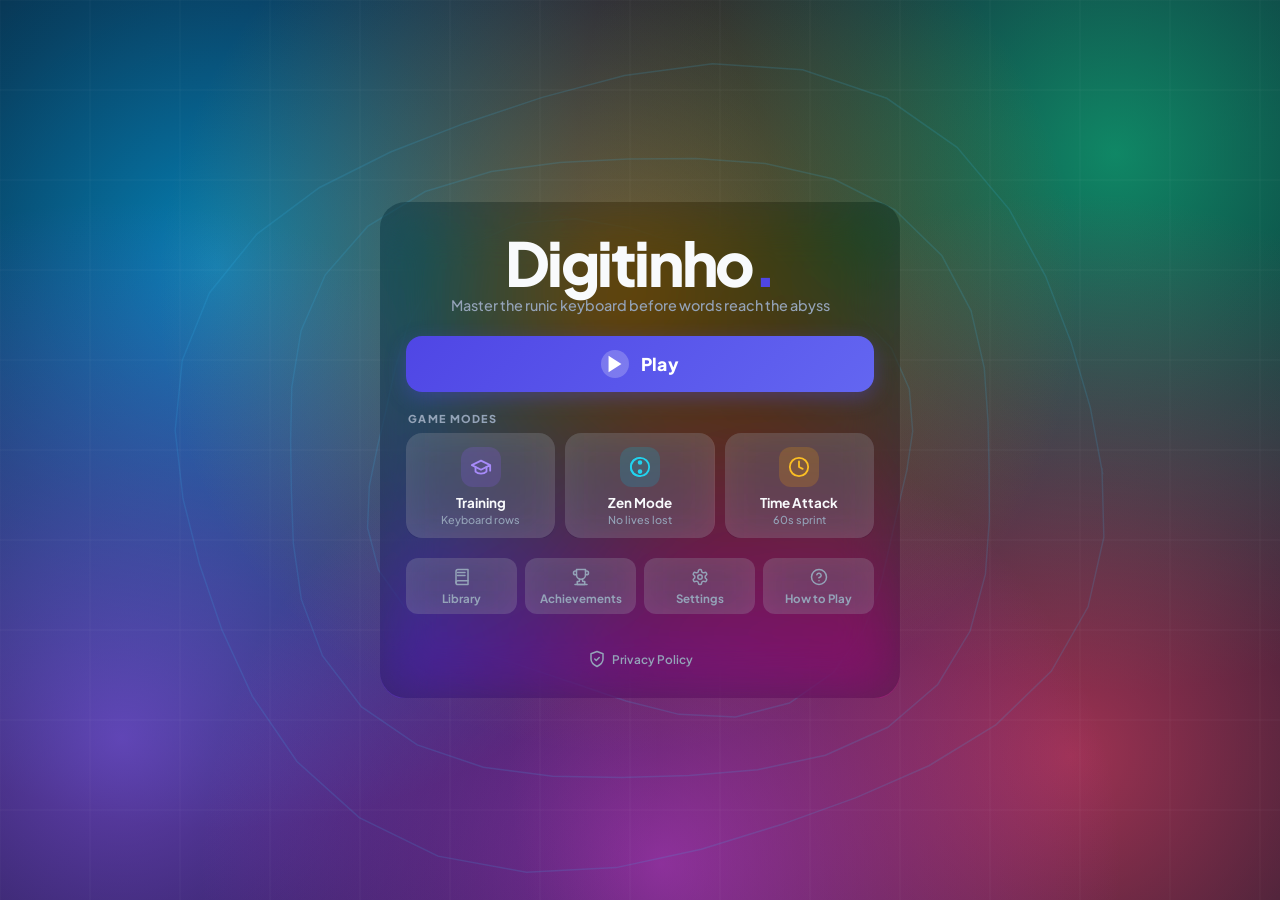
==== commit 69e15c4e: "feat: guarantee boss every 8 phases in fixed order with cycle words and fix static boss bug (v1.4)" ====
--- a/index.html
+++ b/index.html
@@ -1389,7 +1389,7 @@
           <!-- Setting: Boss Battles Toggle -->
           <div class="settings-opt-row">
             <span class="settings-opt-label" data-i18n="settings_boss">Boss Battles</span>
-            <button id="settings-boss-btn" class="settings-opt-toggle" onclick="toggleBossBattlesSetting()" type="button" title="Enable or disable boss battles every 10 phases">
+            <button id="settings-boss-btn" class="settings-opt-toggle" onclick="toggleBossBattlesSetting()" type="button" title="Enable or disable boss battles every 8 phases">
               <span id="settings-boss-val">Every 10 Phases (Active)</span>
             </button>
           </div>
@@ -1483,17 +1483,17 @@
   <!-- Modular Scripts with Cache Busting -->
   <script src="./js/ambient.js?v=1.1"></script>
   <script src="./js/audio.js?v=1.1"></script>
-  <script src="./js/i18n.js?v=1.3"></script>
-  <script src="./js/data.js?v=1.1"></script>
-  <script src="./js/state.js?v=1.1"></script>
+  <script src="./js/i18n.js?v=1.4"></script>
+  <script src="./js/data.js?v=1.4"></script>
+  <script src="./js/state.js?v=1.4"></script>
   <script src="./js/ui.js?v=1.3"></script>
   <script src="./js/shop.js?v=1.1"></script>
   <script src="./js/library.js?v=1.1"></script>
   <script src="./js/spawner.js?v=1.1"></script>
   <script src="./js/skills.js?v=1.1"></script>
-  <script src="./js/boss.js?v=1.1"></script>
+  <script src="./js/boss.js?v=1.4"></script>
   <script src="./js/pause.js?v=1.1"></script>
-  <script src="./js/phase.js?v=1.1"></script>
+  <script src="./js/phase.js?v=1.4"></script>
   <script src="./game.js?v=1.1"></script>
   <script src="./js/input.js?v=1.2"></script>
 </body>
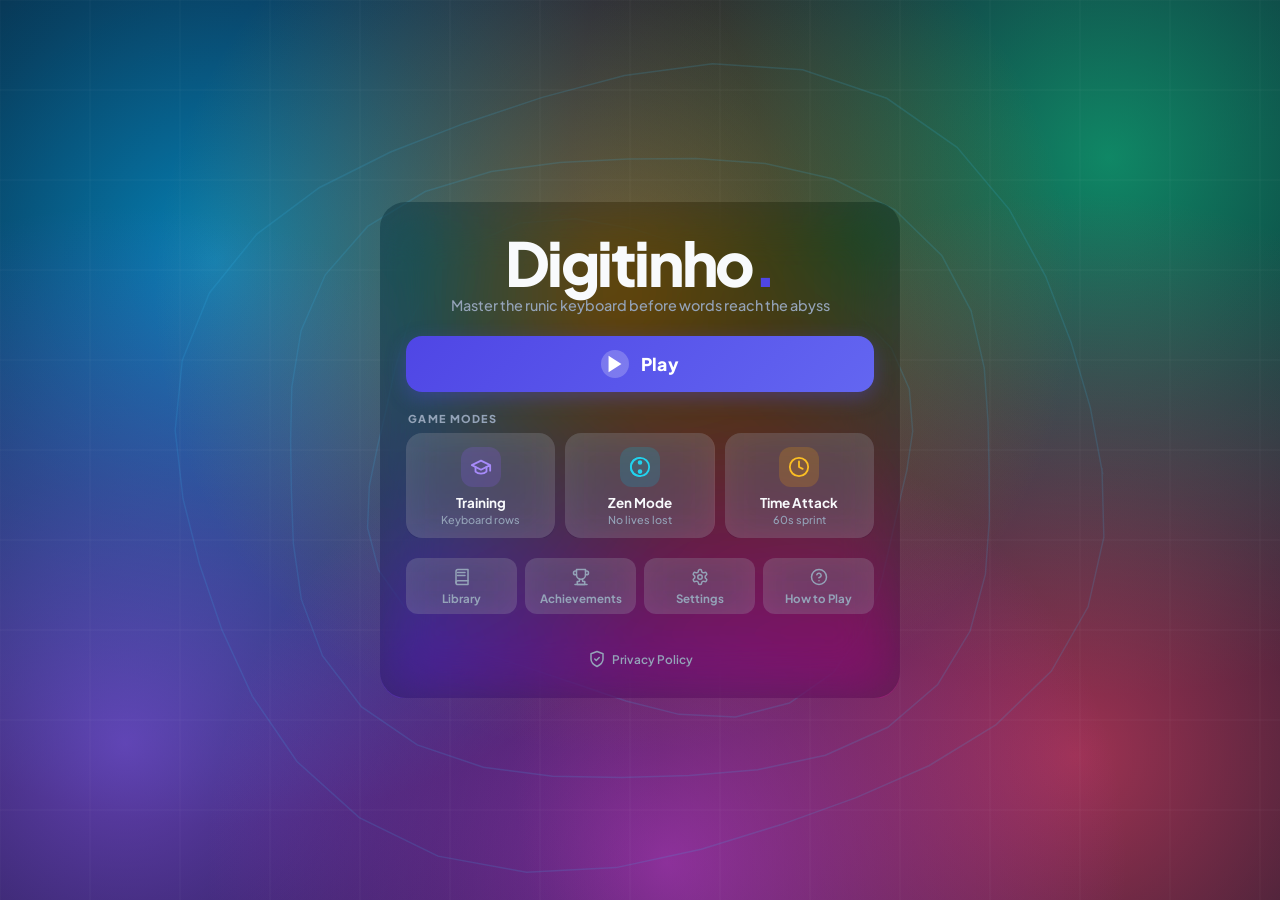
==== commit 57d28e4c: "feat: update to v1.5 with shared global coin bank across save slots" ====
--- a/index.html
+++ b/index.html
@@ -1483,9 +1483,9 @@
   <!-- Modular Scripts with Cache Busting -->
   <script src="./js/ambient.js?v=1.1"></script>
   <script src="./js/audio.js?v=1.1"></script>
-  <script src="./js/i18n.js?v=1.4"></script>
+  <script src="./js/i18n.js?v=1.5"></script>
   <script src="./js/data.js?v=1.4"></script>
-  <script src="./js/state.js?v=1.4"></script>
+  <script src="./js/state.js?v=1.5"></script>
   <script src="./js/ui.js?v=1.3"></script>
   <script src="./js/shop.js?v=1.1"></script>
   <script src="./js/library.js?v=1.1"></script>
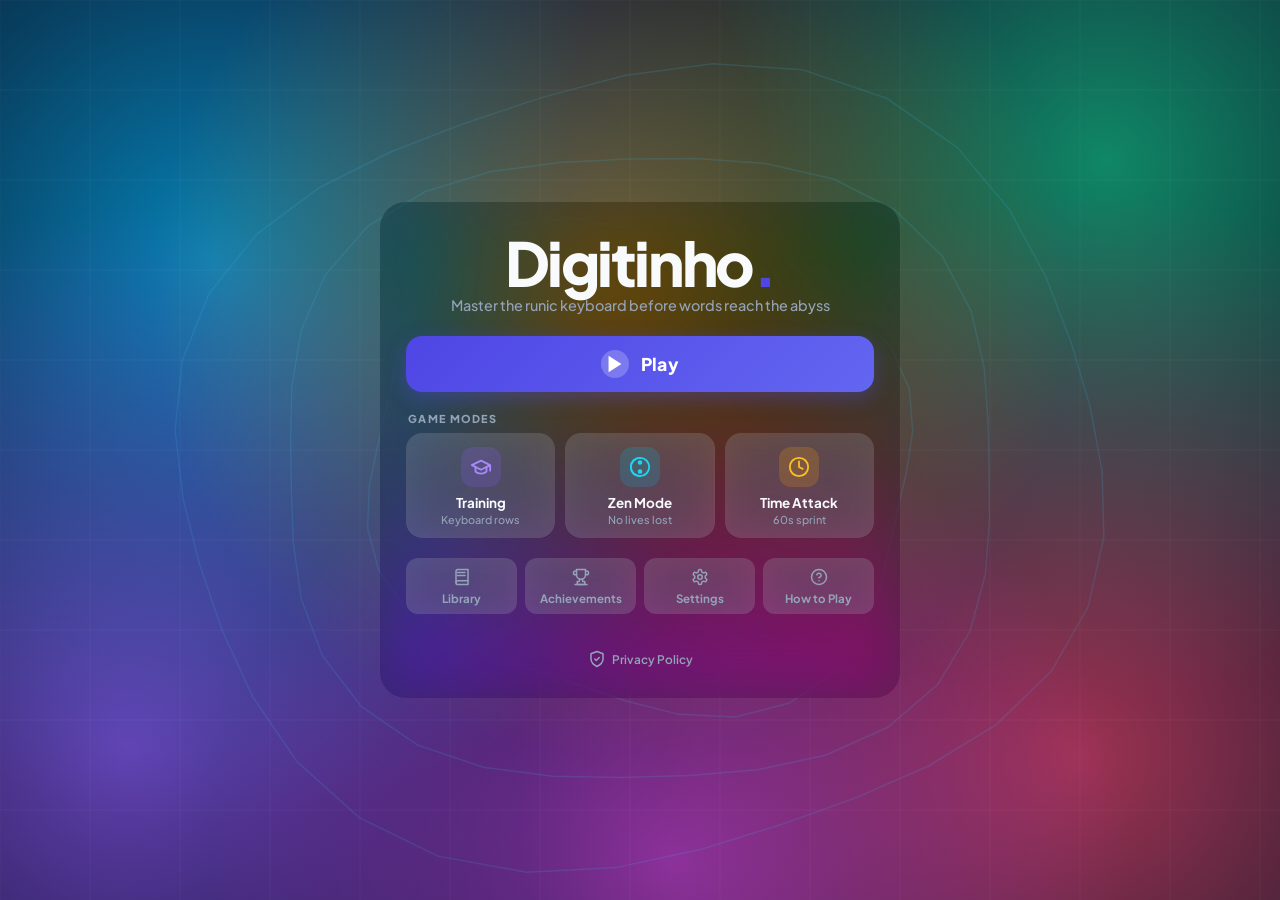
==== commit bddd4be5: "feat: add update notification banner and automatic cache refresh system (v1.6) - Add version.json fo" ====
--- a/index.html
+++ b/index.html
@@ -11,9 +11,9 @@
   <link href="https://fonts.googleapis.com/css2?family=Inter:wght@400;500;600;700;800&family=Plus+Jakarta+Sans:wght@500;600;700;800&display=swap" rel="stylesheet" />
   <link rel="stylesheet" href="./css/variables.css?v=1.1" />
   <link rel="stylesheet" href="./css/components.css?v=1.1" />
-  <link rel="stylesheet" href="./css/layout.css?v=1.2" />
+  <link rel="stylesheet" href="./css/layout.css?v=1.6" />
   <link rel="stylesheet" href="./css/gameplay.css?v=1.1" />
-  <link rel="stylesheet" href="./css/modals.css?v=1.3" />
+  <link rel="stylesheet" href="./css/modals.css?v=1.6" />
   <link rel="stylesheet" href="./css/responsive.css?v=1.1" />
 </head>
 <body>
@@ -49,6 +49,29 @@
         <p class="start-sub" data-i18n="app_subtitle">Master the runic keyboard before words reach the abyss</p>
       </div>
 
+      <!-- Dynamic Update Available Banner / Button (Hidden by default) -->
+      <button id="btn-update-available" class="btn-update-available hidden" onclick="applyAppUpdate()" type="button" aria-live="polite">
+        <div class="update-btn-left">
+          <span class="update-icon-wrap" aria-hidden="true">
+            <svg class="btn-svg-icon update-svg-icon" width="20" height="20" viewBox="0 0 24 24" fill="none" stroke="currentColor" stroke-width="2.2" stroke-linecap="round" stroke-linejoin="round">
+              <path d="M21 15v4a2 2 0 0 1-2 2H5a2 2 0 0 1-2-2v-4"/>
+              <polyline points="7 10 12 15 17 10"/>
+              <line x1="12" y1="15" x2="12" y2="3"/>
+            </svg>
+          </span>
+          <div class="update-text-col">
+            <span class="update-btn-title" data-i18n="update_available_title">Uma nova atualização disponível!</span>
+            <span class="update-btn-sub" id="update-btn-version-desc" data-i18n="update_available_sub">Clique para atualizar o cache e carregar a versão mais recente</span>
+          </div>
+        </div>
+        <div class="update-btn-action-badge">
+          <span class="update-action-label" data-i18n="update_btn_action">Atualizar</span>
+          <svg class="btn-svg-icon" width="13" height="13" viewBox="0 0 24 24" fill="none" stroke="currentColor" stroke-width="2.4" stroke-linecap="round" stroke-linejoin="round">
+            <path d="M5 12h14M12 5l7 7-7 7"/>
+          </svg>
+        </div>
+      </button>
+
       <!-- Hero Start Action -->
       <div class="start-hero-action">
         <button id="btn-start" class="hero-start-btn" onclick="startGame('classic')">
@@ -1409,7 +1432,15 @@
           <!-- Setting: Current Version -->
           <div class="settings-opt-row">
             <span class="settings-opt-label" data-i18n="settings_version">Current Version</span>
-            <span id="settings-app-version" class="settings-opt-badge settings-opt-badge-accent">v1.3</span>
+            <div class="settings-version-wrap">
+              <span id="settings-app-version" class="settings-opt-badge settings-opt-badge-accent">v1.6</span>
+              <button id="btn-settings-check-update" class="settings-check-update-btn" onclick="checkForAppUpdate(true)" type="button" title="Verificar Atualizações">
+                <svg class="btn-svg-icon" width="12" height="12" viewBox="0 0 24 24" fill="none" stroke="currentColor" stroke-width="2.2" stroke-linecap="round" stroke-linejoin="round">
+                  <path d="M21.5 2v6h-6M21.34 15.57a10 10 0 1 1-.57-8.38l5.67-5.67"/>
+                </svg>
+                <span id="settings-update-status-label" data-i18n="settings_btn_check_update">Verificar</span>
+              </button>
+            </div>
           </div>
 
           <!-- Setting: Author -->
@@ -1483,10 +1514,10 @@
   <!-- Modular Scripts with Cache Busting -->
   <script src="./js/ambient.js?v=1.1"></script>
   <script src="./js/audio.js?v=1.1"></script>
-  <script src="./js/i18n.js?v=1.5"></script>
+  <script src="./js/i18n.js?v=1.6"></script>
   <script src="./js/data.js?v=1.4"></script>
   <script src="./js/state.js?v=1.5"></script>
-  <script src="./js/ui.js?v=1.3"></script>
+  <script src="./js/ui.js?v=1.6"></script>
   <script src="./js/shop.js?v=1.1"></script>
   <script src="./js/library.js?v=1.1"></script>
   <script src="./js/spawner.js?v=1.1"></script>
--- a/css/layout.css
+++ b/css/layout.css
@@ -56,6 +56,93 @@
   font-weight: 500;
   max-width: 400px;
   line-height: 1.35;
+}
+
+/* Dynamic Update Notification Banner (v1.6) */
+.btn-update-available {
+  width: 100%;
+  background: linear-gradient(135deg, rgba(99, 102, 241, 0.24), rgba(6, 182, 212, 0.22)), var(--glass-card);
+  backdrop-filter: var(--glass-card-blur);
+  -webkit-backdrop-filter: var(--glass-card-blur);
+  border: none !important;
+  border-radius: 16px;
+  padding: 12px 16px;
+  display: flex;
+  align-items: center;
+  justify-content: space-between;
+  gap: 12px;
+  cursor: pointer;
+  transition: background 0.18s ease, filter 0.18s ease, box-shadow 0.18s ease;
+  transform: none !important;
+  text-align: left;
+  box-shadow: 0 4px 18px rgba(99, 102, 241, 0.18);
+  margin-top: -4px;
+  margin-bottom: 2px;
+}
+.btn-update-available:hover {
+  background: linear-gradient(135deg, rgba(99, 102, 241, 0.36), rgba(6, 182, 212, 0.32)), var(--glass-card-hover);
+  filter: brightness(1.12);
+  box-shadow: 0 6px 24px rgba(99, 102, 241, 0.28);
+}
+.update-btn-left {
+  display: flex;
+  align-items: center;
+  gap: 12px;
+  min-width: 0;
+}
+.update-icon-wrap {
+  width: 36px;
+  height: 36px;
+  border-radius: 12px;
+  background: linear-gradient(135deg, #6366F1, #06B6D4);
+  color: #FFFFFF;
+  display: flex;
+  align-items: center;
+  justify-content: center;
+  flex-shrink: 0;
+  box-shadow: 0 2px 10px rgba(99, 102, 241, 0.32);
+}
+.update-text-col {
+  display: flex;
+  flex-direction: column;
+  gap: 2px;
+  min-width: 0;
+}
+.update-btn-title {
+  font-size: 0.88rem;
+  font-weight: 800;
+  color: var(--t1);
+  line-height: 1.25;
+}
+.update-btn-sub {
+  font-size: 0.72rem;
+  font-weight: 500;
+  color: var(--t2);
+  line-height: 1.2;
+}
+.update-btn-action-badge {
+  display: inline-flex;
+  align-items: center;
+  gap: 5px;
+  background: linear-gradient(135deg, #4F46E5, #6366F1);
+  color: #FFFFFF;
+  font-size: 0.75rem;
+  font-weight: 800;
+  padding: 6px 14px;
+  border-radius: 999px;
+  flex-shrink: 0;
+  transition: filter 0.18s ease, background 0.18s ease;
+  box-shadow: 0 2px 8px rgba(79, 70, 229, 0.35);
+}
+.btn-update-available:hover .update-btn-action-badge {
+  filter: brightness(1.14);
+}
+.btn-update-available.updating .update-icon-wrap svg {
+  animation: spinUpdate 0.8s linear infinite;
+}
+@keyframes spinUpdate {
+  from { transform: rotate(0deg); }
+  to { transform: rotate(360deg); }
 }
 
 /* Hero Start & Continue Action */
--- a/css/modals.css
+++ b/css/modals.css
@@ -279,6 +279,44 @@
 [data-theme="light"] .settings-opt-badge-accent {
   background: rgba(99, 102, 241, 0.15);
   color: #4F46E5;
+}
+
+.settings-version-wrap {
+  display: inline-flex;
+  align-items: center;
+  gap: 8px;
+}
+
+.settings-check-update-btn {
+  display: inline-flex;
+  align-items: center;
+  gap: 5px;
+  padding: 5px 10px;
+  border-radius: var(--r-pill);
+  background: var(--glass-btn-sec);
+  color: var(--t2);
+  font-size: 0.76rem;
+  font-weight: 700;
+  border: none !important;
+  cursor: pointer;
+  transition: background 0.18s ease, filter 0.18s ease, color 0.18s ease;
+  transform: none !important;
+}
+
+.settings-check-update-btn:hover {
+  background: var(--glass-hover);
+  filter: brightness(1.12);
+  color: var(--t1);
+}
+
+.settings-check-update-btn.has-update {
+  background: linear-gradient(135deg, #4F46E5, #06B6D4);
+  color: #FFFFFF;
+  box-shadow: 0 2px 8px rgba(79, 70, 229, 0.35);
+}
+
+.settings-check-update-btn.updating svg {
+  animation: spinUpdate 0.8s linear infinite;
 }
 
 .settings-opt-link {
